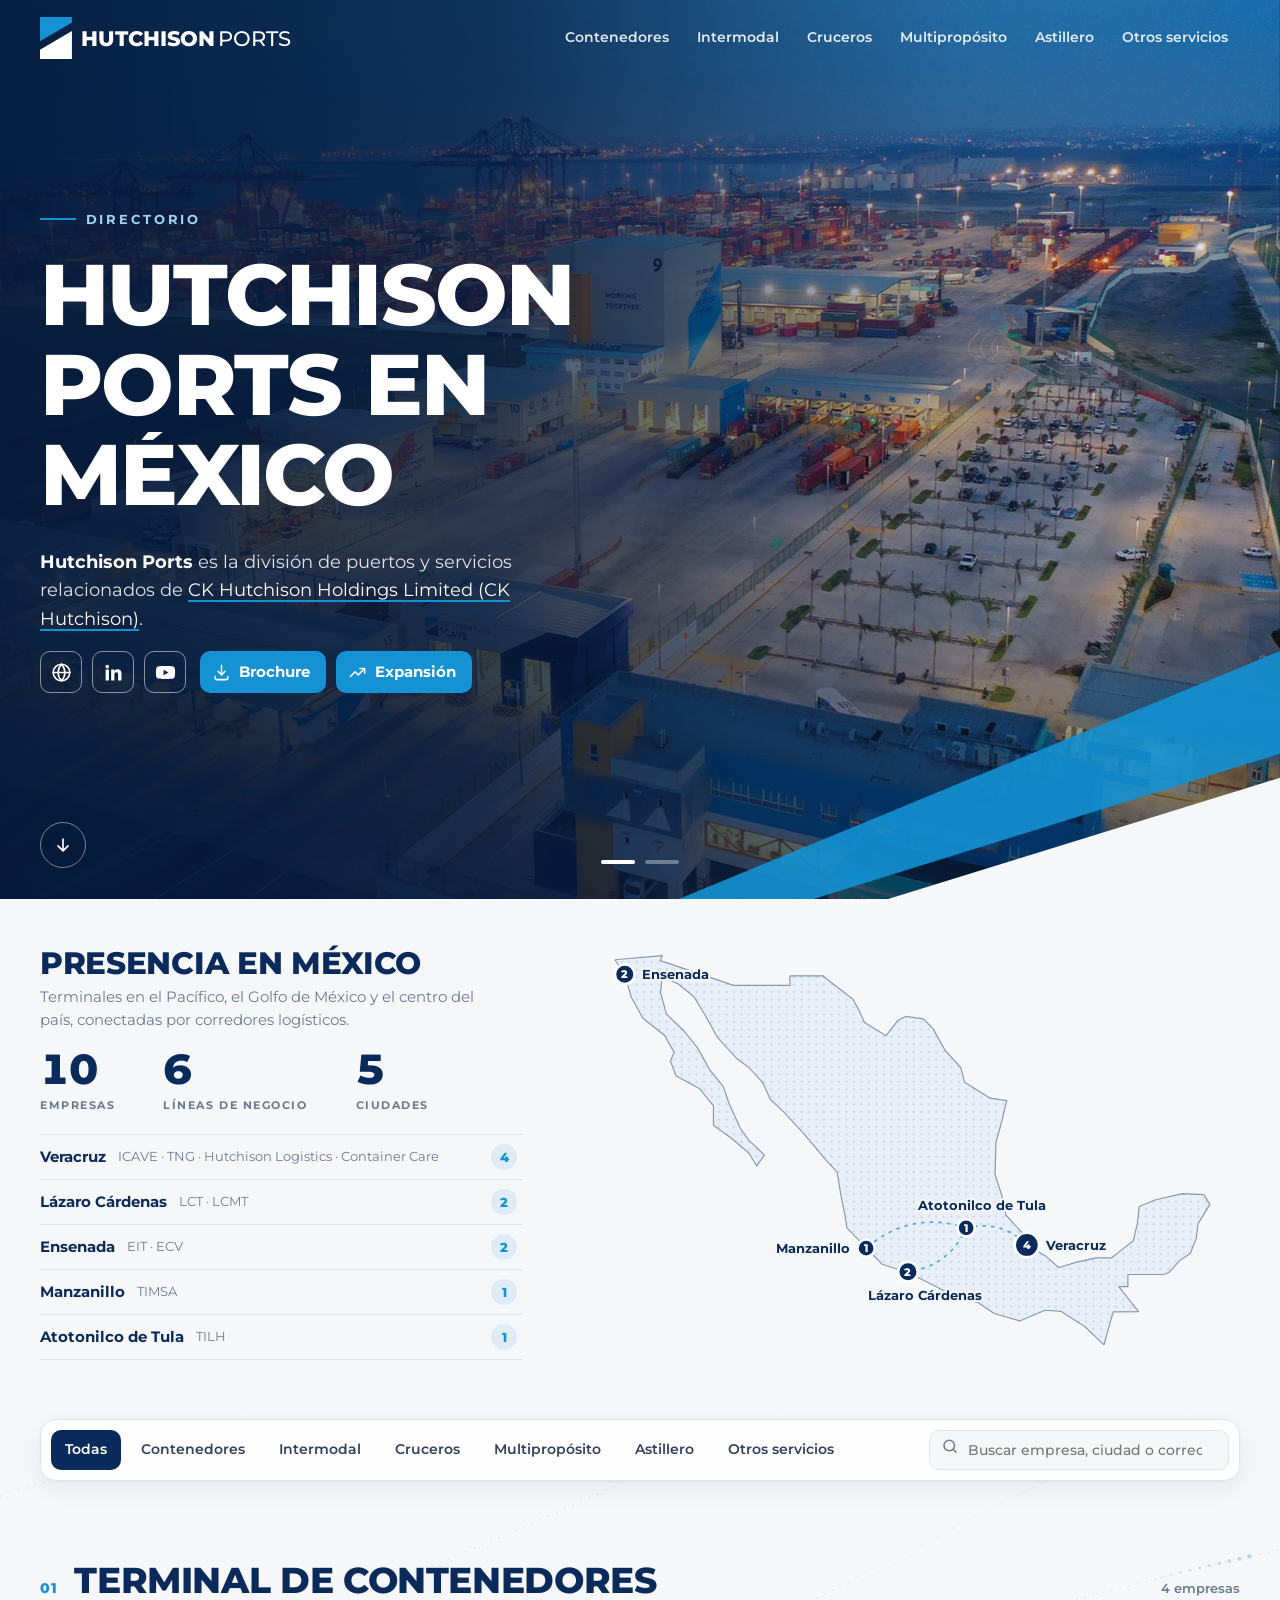
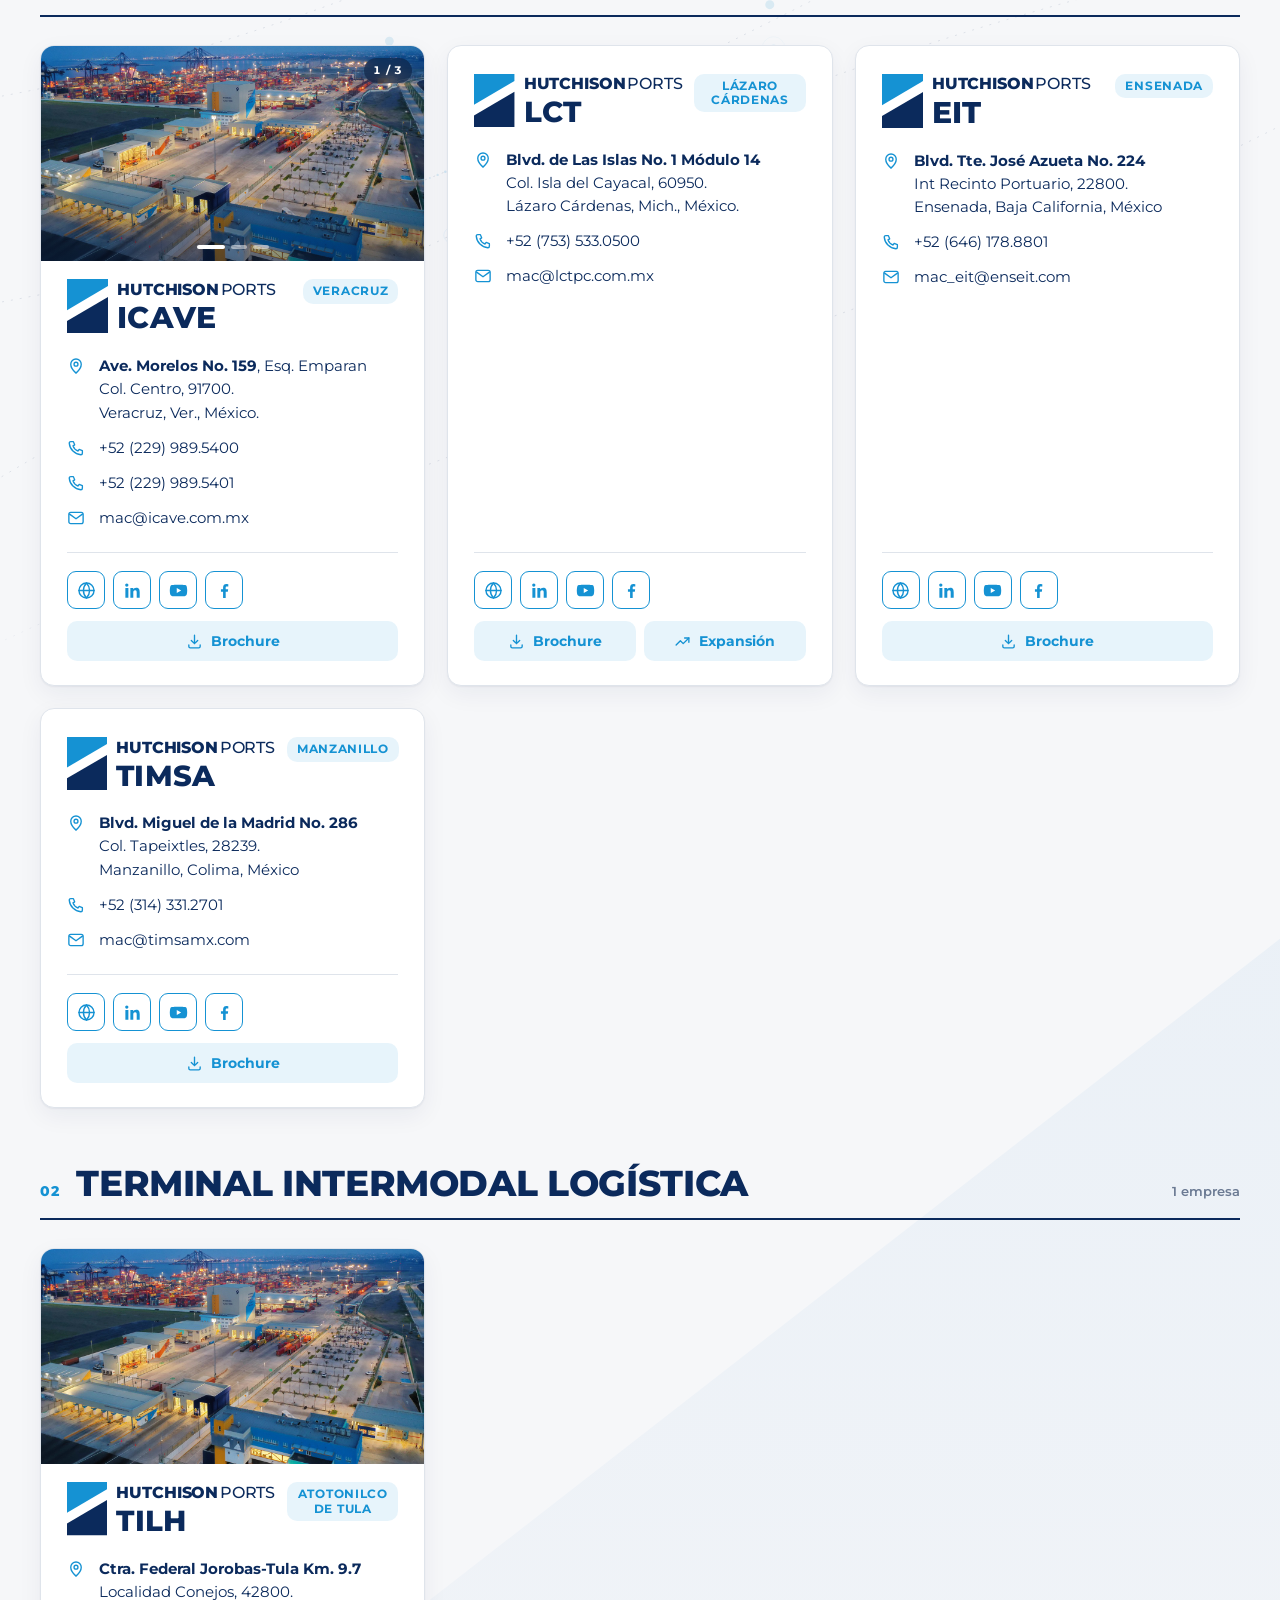
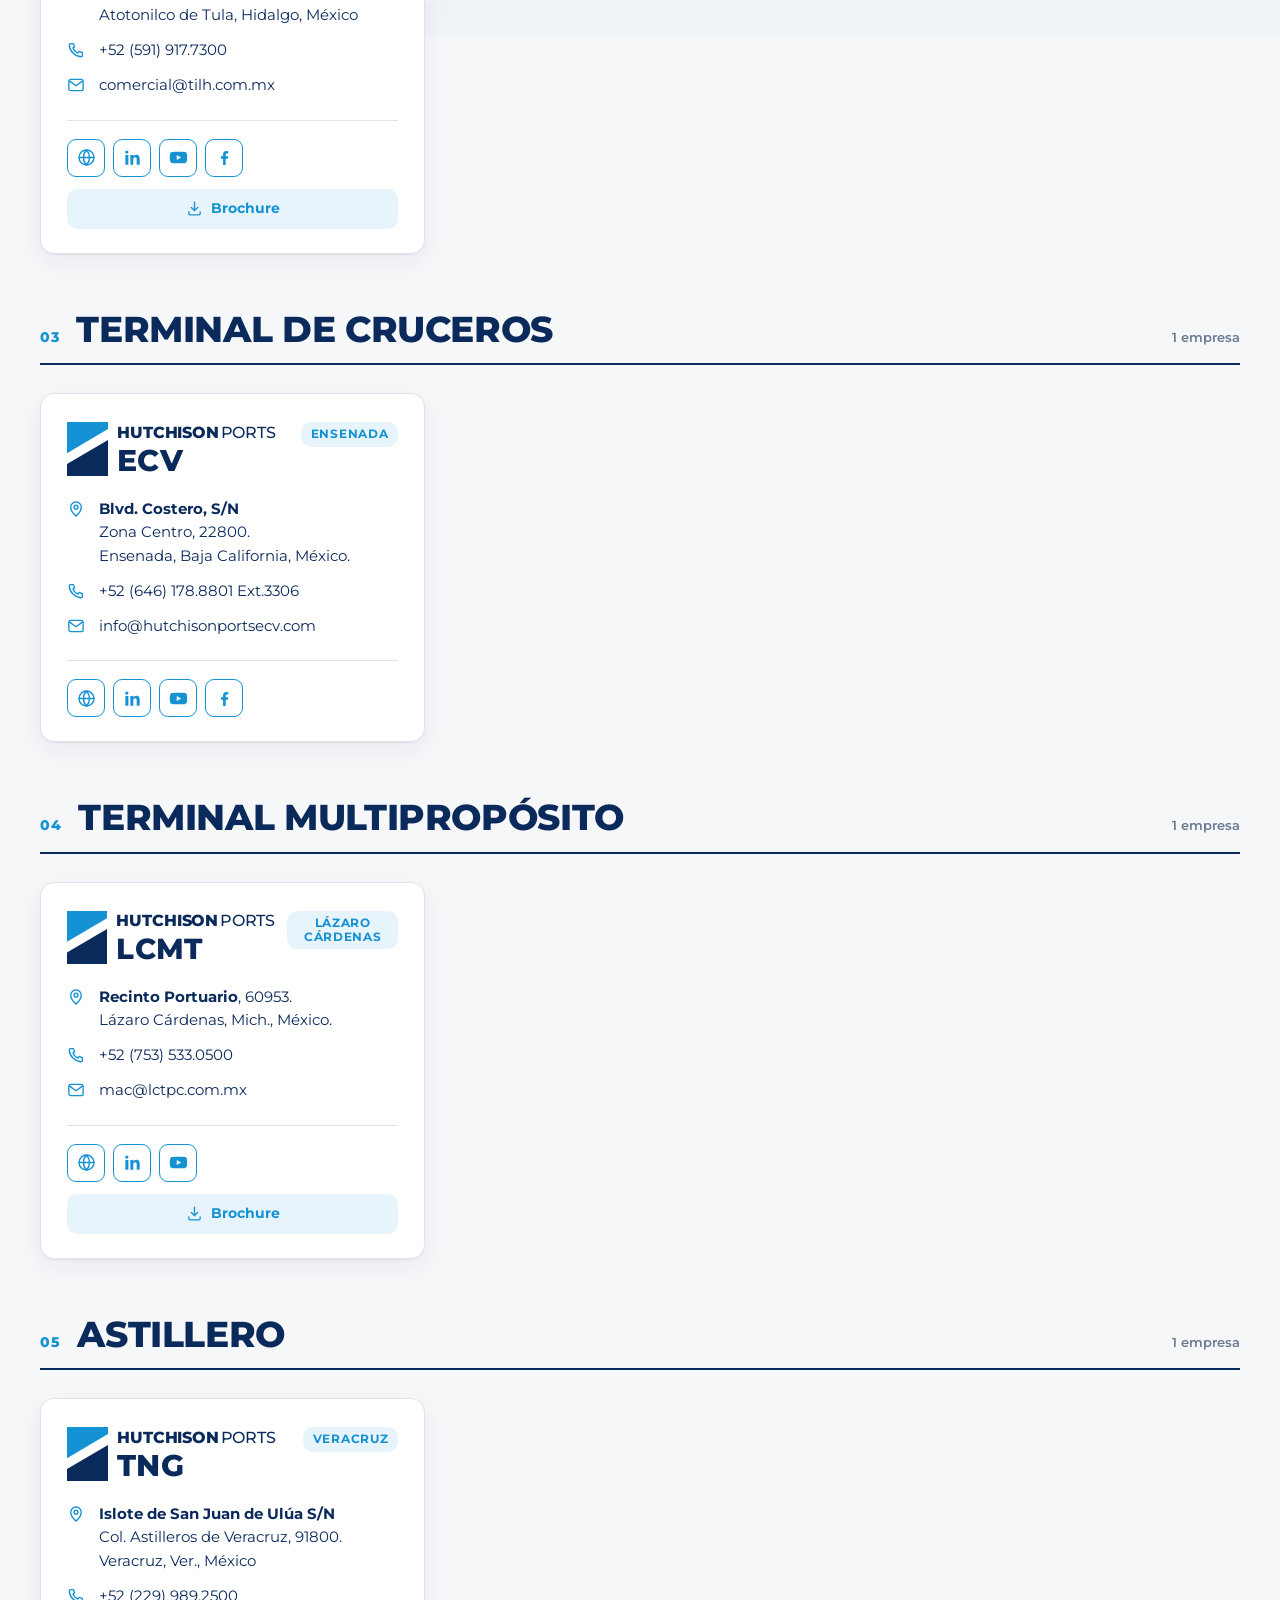
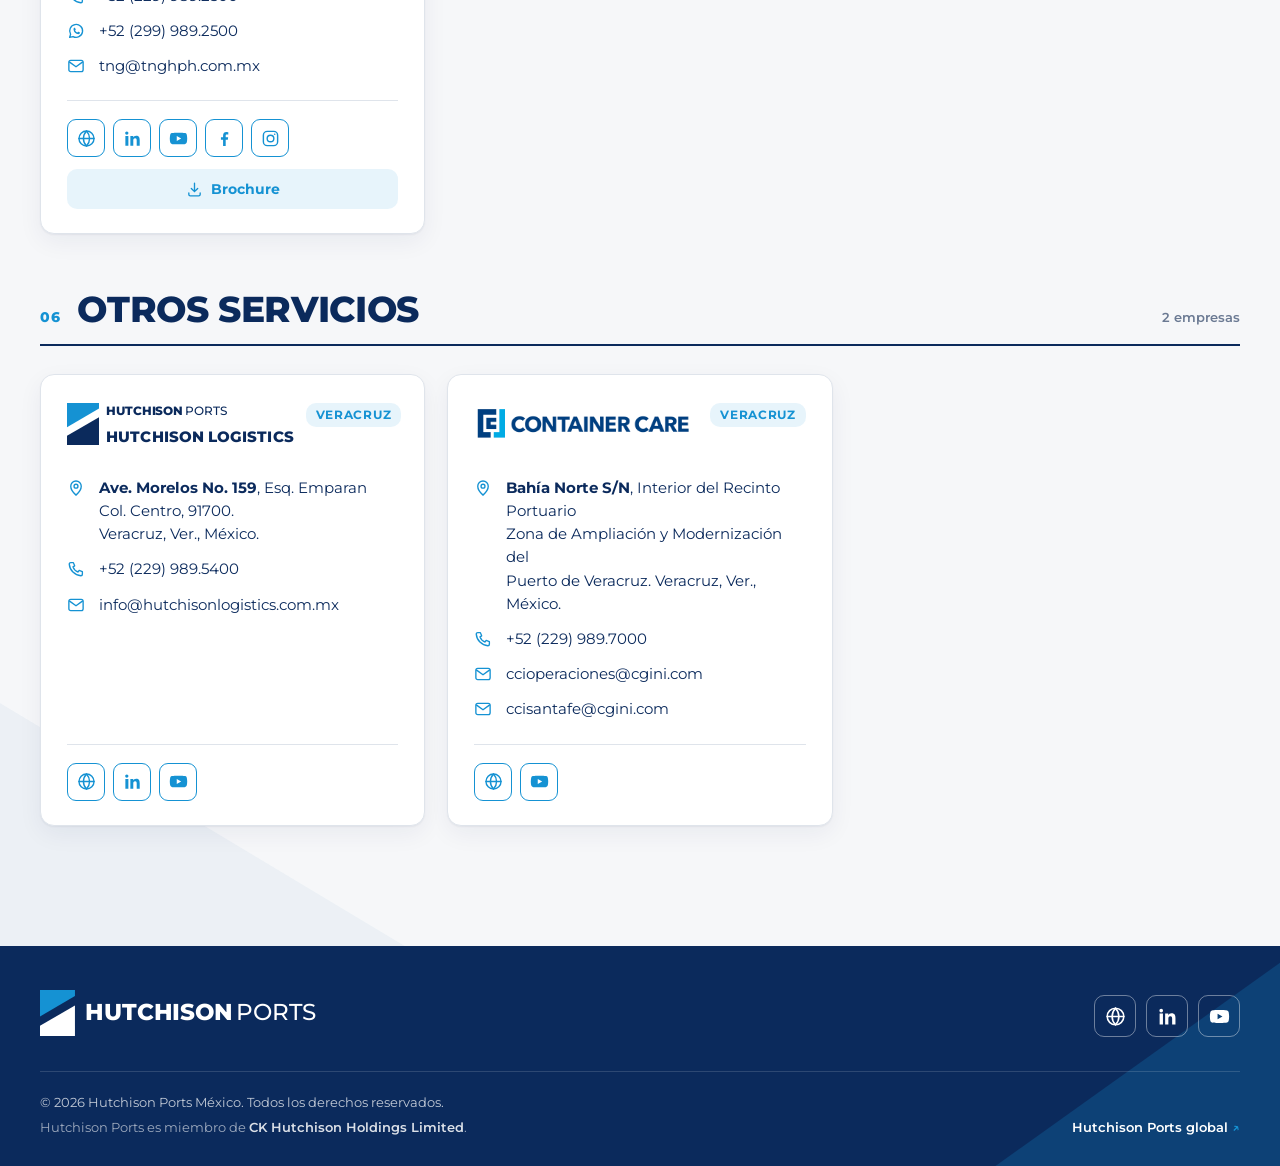
==== index.html @ 074c7ecc "Add files via upload" ====
<!doctype html>
<html lang="es" data-xml="contenido.xml">
<head>
  <meta charset="utf-8">
  <meta name="viewport" content="width=device-width, initial-scale=1">
  <title>Hutchison Ports México</title>
  <meta name="description" content="Directorio de terminales y servicios de Hutchison Ports en México: contenedores, intermodal, cruceros, multipropósito, astillero y logística.">
  <meta name="theme-color" content="#0b2a5c">
  <link rel="icon" href="img/favicon.svg" type="image/svg+xml">
  <link rel="apple-touch-icon" href="img/icono-180.png">

  <!-- ═══════════════ VISTA PREVIA AL COMPARTIR (WhatsApp, LinkedIn, Facebook, X) ═══════════════
       Estas redes NO leen contenido.xml: toman el título, la descripción y la imagen de aquí.
       ⚠ Reemplaza https://www.TU-DOMINIO.com por la dirección real del sitio (aparece 3 veces).
       Imagen: img/compartir.jpg (1200×630 px). Si la cambias, usa ese mismo tamaño. -->
  <meta property="og:type" content="website">
  <meta property="og:site_name" content="Hutchison Ports México">
  <meta property="og:locale" content="es_MX">
  <meta property="og:title" content="Hutchison Ports en México">
  <meta property="og:description" content="Directorio de terminales y servicios: contenedores, intermodal, cruceros, multipropósito, astillero y logística en Ensenada, Manzanillo, Lázaro Cárdenas, Hidalgo y Veracruz.">
  <meta property="og:url" content="https://www.TU-DOMINIO.com/">
  <meta property="og:image" content="https://www.TU-DOMINIO.com/img/compartir.jpg">
  <meta property="og:image:width" content="1200">
  <meta property="og:image:height" content="630">
  <meta property="og:image:alt" content="Hutchison Ports en México: directorio de terminales y servicios">
  <meta name="twitter:card" content="summary_large_image">
  <meta name="twitter:title" content="Hutchison Ports en México">
  <meta name="twitter:description" content="Directorio de terminales y servicios de Hutchison Ports en México.">
  <meta name="twitter:image" content="https://www.TU-DOMINIO.com/img/compartir.jpg">
  <!-- ═══════════════ FIN VISTA PREVIA AL COMPARTIR ═══════════════ -->
  <link rel="preconnect" href="https://fonts.googleapis.com">
  <link rel="preconnect" href="https://fonts.gstatic.com" crossorigin>
  <link href="https://fonts.googleapis.com/css2?family=Montserrat:wght@400;500;600;700;800&display=swap" rel="stylesheet">
  <link rel="stylesheet" href="css/estilos.css">

  <!-- ═══════════════ MEDICIÓN DE VISITAS (Google Analytics 4) ═══════════════
       Reemplaza G-XXXXXXXXXX (aparece 2 veces) por tu ID de medición y quita
       las marcas de comentario de las dos líneas <script>…</script> de abajo.
       O borra este bloque y pega aquí el código completo que te da Google Analytics.
       Con Analytics activo, el sitio registra además qué Brochure/Expansión se abren
       (evento "abrir_documento") y qué ciudades se eligen en el mapa ("elegir_ciudad"). -->
  <!--
  <script async src="https://www.googletagmanager.com/gtag/js?id=G-XXXXXXXXXX"></script>
  <script>window.dataLayer = window.dataLayer || []; function gtag(){dataLayer.push(arguments);} gtag('js', new Date()); gtag('config', 'G-XXXXXXXXXX');</script>
  -->
  <!-- ═══════════════ FIN MEDICIÓN DE VISITAS ═══════════════ -->
</head>
<body class="cargando">

  <!-- Toda la página se arma desde contenido.xml (js/sitio.js).
       Estos contenedores solo marcan dónde va cada parte. -->
  <header class="cabecera" id="cabecera"></header>
  <main id="contenido">
    <div class="pantalla-carga" aria-live="polite">
      <span class="pantalla-carga-marca"></span>
    </div>
  </main>
  <footer class="pie" id="pie"></footer>

  <div class="aviso" id="aviso" role="status" hidden></div>

  <script src="js/sitio.js"></script>
</body>
</html>
---- css/estilos.css ----
/* =====================================================================
   Hutchison Ports México — estilos
   Colores y tipografía tomados del brochure. --azul y --acento
   se pueden cambiar desde contenido.xml (<color-principal>, <color-acento>).
   ===================================================================== */
:root {
  --azul: #0b2a5c;
  --azul-profundo: #061a3b;
  --acento: #1592d3;
  --tinta: #0b2a5c;
  --texto: #33415c;
  --suave: #6b7a93;
  --fondo: #f6f7f9;
  --fondo-2: #eef1f5;
  --blanco: #fff;
  --linea: #dfe4eb;
  --radio: 14px;
  --sombra: 0 1px 2px rgba(11, 42, 92, .06), 0 8px 24px rgba(11, 42, 92, .06);
  --sombra-alta: 0 2px 4px rgba(11, 42, 92, .06), 0 24px 48px -12px rgba(11, 42, 92, .25);
  --curva: cubic-bezier(.2, .7, .2, 1);
  --cab-alto: 76px;
  --fuente: 'Montserrat', system-ui, -apple-system, 'Segoe UI', sans-serif;
}

*, *::before, *::after { box-sizing: border-box; }
html { scroll-behavior: smooth; scroll-padding-top: calc(var(--cab-alto) + 12px); -webkit-text-size-adjust: 100%; }
body { margin: 0; font: 400 16px/1.6 var(--fuente); color: var(--texto); background: var(--fondo); -webkit-font-smoothing: antialiased; overflow-x: hidden; }
img { display: block; max-width: 100%; }
a { color: var(--acento); }
button { font: inherit; }
h1, h2, h3 { color: var(--tinta); margin: 0; line-height: 1.1; }
address { font-style: normal; }
[hidden] { display: none !important; }
:focus-visible { outline: 3px solid color-mix(in srgb, var(--acento) 55%, transparent); outline-offset: 3px; border-radius: 6px; }

.contenedor { width: min(1200px, 100% - 32px); margin-inline: auto; }

/* ---------- Símbolo y logotipo ---------- */
.simbolo { width: .76em; height: 1em; flex: none; } /* 37.7 × 49.6, como el oficial */
.simbolo-claro { fill: var(--acento); }
.simbolo-oscuro { fill: var(--azul); }
.logotipo { display: inline-flex; align-items: center; gap: .22em; font-size: 42px; color: var(--azul); }
.logotipo-texto { font-size: .5em; font-weight: 500; letter-spacing: -.005em; line-height: 1; }
.logotipo-texto b { font-weight: 800; }
.logotipo-claro, .logotipo-claro .simbolo-oscuro { color: #fff; }
.logotipo-claro .simbolo-oscuro { fill: #fff; }

/* ---------- Carga inicial ---------- */
.pantalla-carga { min-height: 100vh; display: grid; place-items: center; background: var(--azul); }
.pantalla-carga-marca { width: 46px; height: 60px; background: linear-gradient(160deg, var(--acento) 0 44%, transparent 44% 52%, #fff 52%); clip-path: polygon(0 0, 100% 0, 100% 100%, 0 100%); animation: latido 1.2s ease-in-out infinite; }
@keyframes latido { 50% { transform: scale(.86); opacity: .6; } }
body.cargando .cabecera, body.cargando .pie { display: none; }

/* ---------- Cabecera ---------- */
.cabecera { position: fixed; inset: 0 0 auto; z-index: 50; transition: background .35s, box-shadow .35s, backdrop-filter .35s; }
.cabecera-in { height: var(--cab-alto); display: flex; align-items: center; justify-content: space-between; gap: 24px; }
.cabecera-logo { text-decoration: none; display: flex; }
.cabecera .logotipo { color: #fff; transition: color .35s; }
.cabecera .simbolo-oscuro { fill: #fff; transition: fill .35s; }
.cabecera.solida { background: rgba(255, 255, 255, .86); backdrop-filter: saturate(1.6) blur(14px); -webkit-backdrop-filter: saturate(1.6) blur(14px); box-shadow: 0 1px 0 var(--linea); }
.cabecera.solida .logotipo { color: var(--azul); }
.cabecera.solida .simbolo-oscuro { fill: var(--azul); }

.nav { display: flex; gap: 4px; }
.nav a { position: relative; color: rgba(255, 255, 255, .88); text-decoration: none; font-size: 13.5px; font-weight: 600; padding: 10px 12px; border-radius: 8px; transition: color .25s; white-space: nowrap; }
.nav a::after { content: ''; position: absolute; left: 12px; right: 12px; bottom: 4px; height: 2px; background: var(--acento); transform: scaleX(0); transform-origin: left; transition: transform .35s var(--curva); }
.nav a:hover::after, .nav a.activo::after { transform: scaleX(1); }
.nav a:hover, .nav a.activo { color: #fff; }
.cabecera.solida .nav a { color: var(--texto); }
.cabecera.solida .nav a:hover, .cabecera.solida .nav a.activo { color: var(--azul); }

.burger { display: none; width: 44px; height: 44px; border: 0; background: none; cursor: pointer; padding: 11px 10px; border-radius: 10px; }
.burger span { display: block; height: 2px; background: #fff; margin: 5px 0; border-radius: 2px; transition: transform .3s var(--curva), opacity .2s, background .35s; }
.cabecera.solida .burger span { background: var(--azul); }
.mnav { display: none; } /* el menú móvil solo existe en pantallas chicas */

/* ---------- Portada ---------- */
.portada { position: relative; min-height: 100vh; min-height: 100svh; display: flex; align-items: center; overflow: hidden; background: var(--azul-profundo); color: #fff; isolation: isolate; }
.portada-fotos { position: absolute; inset: -2% 0 -12%; z-index: -3; will-change: transform; }
.portada-foto { position: absolute; inset: 0; opacity: 0; transition: opacity 1.6s ease; }
.portada-foto img { width: 100%; height: 100%; object-fit: cover; transform: scale(1.12); }
.portada-foto.activa { opacity: 1; }
.portada-foto.activa img { animation: kenburns 9s ease-out forwards; }
@keyframes kenburns { from { transform: scale(1.12); } to { transform: scale(1); } }
.portada-velo { position: absolute; inset: 0; z-index: -2; background:
  linear-gradient(90deg, rgba(6, 26, 59, .94) 0%, rgba(6, 26, 59, .78) 38%, rgba(6, 26, 59, .25) 75%, rgba(6, 26, 59, .1) 100%),
  linear-gradient(0deg, rgba(6, 26, 59, .55), transparent 40%); }
.portada-diagonal { position: absolute; right: -6vw; bottom: -1px; width: 58vw; height: 34vh; z-index: -1; pointer-events: none; }
.portada-diagonal::before, .portada-diagonal::after { content: ''; position: absolute; inset: 0; }
.portada-diagonal::before { background: var(--acento); opacity: .9; clip-path: polygon(100% 0, 100% 38%, 18% 100%, 0 100%); transform: translateX(8%); animation: deslizar 1.4s .5s var(--curva) both; }
.portada-diagonal::after { background: var(--fondo); clip-path: polygon(100% 52%, 100% 100%, 36% 100%); animation: deslizar 1.4s .7s var(--curva) both; }
@keyframes deslizar { from { transform: translate(30%, 30%); opacity: 0; } }

.portada-in { padding: calc(var(--cab-alto) + 40px) 0 120px; }
.antetitulo { display: inline-flex; align-items: center; gap: 10px; margin: 0 0 22px; font-size: 13px; font-weight: 700; letter-spacing: .22em; text-transform: uppercase; color: #9fd6f5; animation: subir .8s .1s var(--curva) both; }
.antetitulo::before { content: ''; width: 36px; height: 2px; background: var(--acento); }
.portada-titulo { color: #fff; font-size: clamp(2.5rem, 7vw, 5.4rem); font-weight: 800; text-transform: uppercase; letter-spacing: -.02em; line-height: .98; max-width: 11ch; margin-bottom: 26px; }
.palabra { display: inline-block; overflow: hidden; vertical-align: top; padding-bottom: .06em; }
.palabra > span { display: inline-block; animation: palabra .9s calc(.18s + var(--i) * .09s) var(--curva) both; }
@keyframes palabra { from { transform: translateY(105%); } }
.portada-texto { max-width: 520px; font-size: clamp(1rem, 1.4vw, 1.15rem); color: rgba(255, 255, 255, .86); animation: subir .9s .6s var(--curva) both; }
.portada-texto p { margin: 0 0 1em; }
.portada-texto strong { color: #fff; }
.portada-texto a { color: #fff; text-decoration-color: var(--acento); text-underline-offset: 4px; text-decoration-thickness: 2px; transition: color .2s; }
.portada-texto a:hover { color: #9fd6f5; }
.redes-portada { display: flex; flex-wrap: wrap; align-items: center; gap: 10px 14px; animation: subir .9s .75s var(--curva) both; margin-top: 8px; }
.redes-portada .enlaces-docs { gap: 10px; }
.redes-portada .red-brochure { margin-left: 0; }
@keyframes subir { from { opacity: 0; transform: translateY(24px); } }
.sin-entrada .antetitulo, .sin-entrada .palabra > span, .sin-entrada .portada-texto, .sin-entrada .redes-portada, .sin-entrada .portada-diagonal::before, .sin-entrada .portada-diagonal::after { animation: none; }

.portada-puntos { position: absolute; left: 50%; bottom: 36px; transform: translateX(-50%); display: flex; gap: 10px; }
.portada-puntos button { width: 34px; height: 4px; padding: 0; border: 0; border-radius: 4px; background: rgba(255, 255, 255, .35); cursor: pointer; overflow: hidden; position: relative; }
.portada-puntos button::after { content: ''; position: absolute; inset: 0; background: #fff; transform: scaleX(0); transform-origin: left; }
.portada-puntos .activo::after { animation: progreso 6.5s linear forwards; }
@keyframes progreso { to { transform: scaleX(1); } }
.portada-bajar { position: absolute; left: max(16px, calc((100% - 1200px) / 2)); bottom: 32px; width: 46px; height: 46px; display: grid; place-items: center; color: #fff; border: 1.5px solid rgba(255, 255, 255, .45); border-radius: 50%; transition: background .25s, border-color .25s; }
.portada-bajar svg { width: 20px; animation: flotar 2s ease-in-out infinite; }
.portada-bajar:hover { background: var(--acento); border-color: var(--acento); }
@keyframes flotar { 50% { transform: translateY(4px); } }

/* ---------- Redes (íconos en recuadro, como en el brochure) ---------- */
.redes { list-style: none; margin: 0; padding: 0; display: flex; flex-wrap: wrap; align-items: center; gap: 10px; }
.red { width: 42px; height: 42px; display: grid; place-items: center; color: var(--acento); border: 1.8px solid currentColor; border-radius: 10px; transition: transform .25s var(--curva), background .25s, color .25s, border-color .25s; }
.red svg { width: 21px; height: 21px; }
.red:not(.pendiente):hover { background: var(--acento); border-color: var(--acento); color: #fff; transform: translateY(-3px); }
.red-brochure { display: inline-flex; align-items: center; gap: 8px; height: 42px; padding: 0 16px 0 12px; margin-left: 4px; border-radius: 10px; background: var(--acento); color: #fff; font-weight: 700; font-size: 15px; text-decoration: none; transition: transform .25s var(--curva), box-shadow .25s, background .25s; }
.red-brochure-icono svg { width: 19px; height: 19px; display: block; }
.red-brochure:not(.pendiente):hover { transform: translateY(-3px); box-shadow: 0 10px 20px -6px color-mix(in srgb, var(--acento) 70%, transparent); }
.redes-portada .red { color: #fff; border-color: rgba(255, 255, 255, .5); }
.redes-portada .red:not(.pendiente):hover { border-color: var(--acento); }
.pendiente { opacity: .45; cursor: not-allowed; }

/* ---------- Cifras ---------- */
.cifras-in { display: flex; flex-wrap: wrap; gap: 16px clamp(24px, 4vw, 48px); }
.cifra { display: flex; flex-direction: column; }
.cifra-num { font-size: clamp(2.4rem, 4.5vw, 3.4rem); font-weight: 800; color: var(--azul); line-height: 1; font-variant-numeric: tabular-nums; }
.cifra-etiqueta { font-size: 12px; font-weight: 700; letter-spacing: .14em; text-transform: uppercase; color: var(--suave); margin-top: 8px; }

/* ---------- Presencia en México: cifras + lista de ciudades + mapa ---------- */
.presencia { position: relative; z-index: 2; margin-top: -1px; background: var(--fondo); padding: 40px 0 12px; }
.presencia-in { display: grid; gap: 32px clamp(32px, 5vw, 72px); align-items: center; }
.presencia.con-mapa .presencia-in { grid-template-columns: minmax(300px, 1fr) minmax(0, 1.35fr); }
.presencia-titulo { font-size: clamp(1.45rem, 2.5vw, 1.95rem); font-weight: 800; text-transform: uppercase; letter-spacing: -.01em; margin-bottom: 6px; }
.presencia-sub { margin: 0 0 18px; color: var(--suave); max-width: 46ch; font-size: 15px; line-height: 1.5; }
.presencia .cifra-num { font-size: clamp(2rem, 3.4vw, 2.6rem); }
.presencia .cifra-etiqueta { margin-top: 6px; font-size: 11px; }
.presencia-ciudades { list-style: none; margin: 20px 0 0; padding: 0; border-top: 1px solid var(--linea); }
.presencia-ciudades li { border-bottom: 1px solid var(--linea); }
/* Una ciudad por renglón: nombre · empresas (se recortan con …) · número */
.presencia-ciudades button { width: 100%; display: grid; grid-template-columns: auto minmax(0, 1fr) auto; align-items: center; gap: 12px; padding: 9px 6px 9px 0; border: 0; background: none; text-align: left; cursor: pointer; color: var(--azul); transition: padding .3s var(--curva), background .3s; border-radius: 0; }
.presencia-ciudad { font-weight: 700; font-size: 15px; white-space: nowrap; }
.presencia-ciudades .presencia-empresas { order: 2; }
.presencia-ciudades .presencia-n { order: 3; justify-self: end; }
.presencia-n { min-width: 26px; height: 26px; display: grid; place-items: center; border-radius: 999px; font-size: 13px; font-weight: 800; color: var(--acento); background: color-mix(in srgb, var(--acento) 10%, transparent); transition: background .3s, color .3s; }
.presencia-empresas { font-size: 12.5px; color: var(--suave); white-space: nowrap; overflow: hidden; text-overflow: ellipsis; }
.presencia-ciudades button:hover, .presencia-ciudades button.resaltado { padding-left: 10px; background: linear-gradient(90deg, color-mix(in srgb, var(--acento) 8%, transparent), transparent); }
.presencia-ciudades button.resaltado .presencia-n, .presencia-ciudades button.activo .presencia-n { background: var(--acento); color: #fff; }
.presencia-ciudades button.activo { padding-left: 10px; box-shadow: inset 3px 0 0 var(--acento); }
/* En la ciudad elegida, el número se vuelve una ✕ para quitar el filtro */
.presencia-ciudades button.activo .presencia-n { font-size: 0; }
.presencia-ciudades button.activo .presencia-n::after { content: '✕'; font-size: 12px; }

/* Con una ciudad elegida: las demás se atenúan y aparece "Ver todas" */
.presencia-limpiar { position: absolute; top: 0; right: 0; display: inline-flex; align-items: center; gap: 6px; border: 1px solid var(--linea); background: var(--blanco); color: var(--azul); font: 600 13px var(--fuente); padding: 8px 14px; border-radius: 999px; cursor: pointer; box-shadow: var(--sombra); opacity: 0; transform: translateY(-6px); pointer-events: none; transition: opacity .3s, transform .3s var(--curva), background .2s, color .2s; }
.presencia-limpiar:hover { background: var(--azul); color: #fff; border-color: var(--azul); }
.presencia.filtrando .presencia-limpiar { opacity: 1; transform: none; pointer-events: auto; }
.presencia.filtrando .mapa-svg { cursor: pointer; }
.presencia.filtrando .mapa-punto:not(.activo):not(.resaltado) { opacity: .35; }
.presencia.filtrando .presencia-ciudades button:not(.activo):not(:hover) { opacity: .6; }
.mapa-punto { transition: opacity .3s; }

/* Mapa */
.presencia-mapa { position: relative; }
.mapa-svg { display: block; width: 100%; height: auto; overflow: visible; font-family: var(--fuente); }
.mapa-tierra { fill: #e8eff7; }
.mapa-puntito { fill: color-mix(in srgb, var(--azul) 22%, transparent); }
.mapa-trama { fill: url(#mapa-puntitos); opacity: .55; }
.mapa-borde { fill: none; stroke: color-mix(in srgb, var(--azul) 45%, transparent); stroke-width: 1.1; stroke-linejoin: round; stroke-dasharray: 1; stroke-dashoffset: 1; }
.presencia-mapa.visible .mapa-borde { animation: trazar 2.4s .1s var(--curva) forwards; }
@keyframes trazar { to { stroke-dashoffset: 0; } }
.mapa-tierra, .mapa-trama { opacity: 0; transition: opacity 1.2s .4s; }
.presencia-mapa.visible .mapa-tierra { opacity: 1; }
.presencia-mapa.visible .mapa-trama { opacity: .55; }

.mapa-corredor { fill: none; stroke: var(--acento); stroke-width: 1.6; stroke-linecap: round; stroke-dasharray: 2 6; opacity: 0; }
.presencia-mapa.visible .mapa-corredor { opacity: .75; transition: opacity .8s calc(1.4s + var(--i) * .15s); animation: corredor 1.6s linear infinite; }
@keyframes corredor { to { stroke-dashoffset: -16; } }

.mapa-punto { cursor: pointer; outline: none; }
.mapa-punto-in > * { transition: transform .35s var(--curva), fill .25s, opacity .25s; }
.mapa-nucleo { fill: var(--azul); stroke: #fff; stroke-width: 2.5; transform: scale(0); }
.mapa-pulso { fill: var(--acento); opacity: 0; transform-box: fill-box; transform-origin: center; }
.mapa-cuenta { fill: #fff; font-size: 10.5px; font-weight: 800; pointer-events: none; opacity: 0; }
.mapa-etiqueta { fill: var(--azul); font-size: 12.5px; font-weight: 700; paint-order: stroke; stroke: var(--fondo); stroke-width: 4px; stroke-linejoin: round; opacity: 0; transform: translateY(4px); }
.presencia-mapa.visible .mapa-nucleo { transform: scale(1); transition-delay: calc(.9s + var(--i) * .12s); transition-duration: .55s; }
.presencia-mapa.visible .mapa-cuenta, .presencia-mapa.visible .mapa-etiqueta { opacity: 1; transform: none; transition-delay: calc(1.1s + var(--i) * .12s); }
.presencia-mapa.visible .mapa-pulso { animation: pulso-mapa 2.6s calc(1.4s + var(--i) * .3s) ease-out infinite; }
@keyframes pulso-mapa { 0% { opacity: .45; transform: scale(1); } 100% { opacity: 0; transform: scale(2.8); } }
.mapa-punto:hover .mapa-nucleo, .mapa-punto.resaltado .mapa-nucleo, .mapa-punto:focus-visible .mapa-nucleo { fill: var(--acento); transform: scale(1.18); }
.mapa-punto.activo .mapa-nucleo { fill: var(--acento); }
.mapa-punto:focus-visible .mapa-nucleo { stroke: var(--azul); }
.mapa-punto:hover .mapa-etiqueta, .mapa-punto.resaltado .mapa-etiqueta, .mapa-punto.activo .mapa-etiqueta { fill: var(--acento); }
.mapa-nucleo { transform-box: fill-box; transform-origin: center; }

/* ---------- Directorio ---------- */
.directorio { position: relative; padding: 40px 0 120px; isolation: isolate; }
/* Triángulos de fondo, como en las páginas interiores del brochure */
.directorio-fondo { position: absolute; inset: 0; z-index: -1; overflow: hidden; overflow: clip; pointer-events: none; }
/* Lienzo del fondo animado: del alto de la pantalla, se queda fijo mientras se recorre el directorio */
.fondo-pegado { position: sticky; top: 0; height: 100vh; height: 100lvh; z-index: 1; }
.fondo-canvas { display: block; width: 100%; height: 100%;
  -webkit-mask-image: linear-gradient(180deg, transparent, #000 12%, #000 88%, transparent);
  mask-image: linear-gradient(180deg, transparent, #000 12%, #000 88%, transparent); }
/* Efecto "diagonales": las formas del fondo flotan despacio y siguen el scroll */
[data-fondo="diagonales"] .directorio-fondo::before { animation: flotar-a 14s ease-in-out infinite alternate; translate: 0 var(--desplazar, 0); }
[data-fondo="diagonales"] .directorio-fondo::after { animation: flotar-b 18s ease-in-out infinite alternate; translate: 0 calc(var(--desplazar, 0) * -0.6); }
@keyframes flotar-a { to { transform: translate(-3vw, 2vw) rotate(-1.5deg); opacity: .95; } }
@keyframes flotar-b { to { transform: translate(3vw, -1.5vw) rotate(1.2deg); opacity: .55; } }
.directorio-fondo::before, .directorio-fondo::after { content: ''; position: absolute; }
.directorio-fondo::before { width: 90vw; height: 70vw; right: -20vw; top: 22%; background: linear-gradient(180deg, #e6eef6, #eef2f7); clip-path: polygon(100% 0, 100% 100%, 0 100%); opacity: .8; }
.directorio-fondo::after { width: 70vw; height: 60vw; left: -10vw; bottom: -5%; background: #e9eef4; clip-path: polygon(0 30%, 100% 100%, 0 100%); opacity: .7; }

.filtros { position: sticky; top: calc(var(--cab-alto) + 8px); z-index: 10; display: flex; flex-wrap: wrap; justify-content: space-between; align-items: center; gap: 12px; padding: 10px; margin-bottom: 24px; background: rgba(255, 255, 255, .82); backdrop-filter: blur(12px); -webkit-backdrop-filter: blur(12px); border: 1px solid var(--linea); border-radius: 16px; box-shadow: var(--sombra); }
.filtro-chips { display: flex; gap: 6px; overflow-x: auto; scrollbar-width: none; -webkit-overflow-scrolling: touch; }
.filtro-chips::-webkit-scrollbar { display: none; }
.chip { flex: none; border: 0; background: transparent; color: var(--texto); font-size: 13.5px; font-weight: 600; padding: 9px 14px; border-radius: 10px; cursor: pointer; transition: background .2s, color .2s; }
.chip:hover { background: var(--fondo-2); color: var(--azul); }
.chip.activo { background: var(--azul); color: #fff; }
/* Etiqueta de la ciudad elegida (en el mapa o la lista): tocarla quita el filtro */
.filtro-ciudad { display: inline-flex; align-items: center; gap: 6px; flex: none; border: 0; cursor: pointer; padding: 7px 10px 7px 9px; border-radius: 999px; background: var(--acento); color: #fff; font: 600 13.5px var(--fuente); animation: aparecer-etiqueta .35s var(--curva); transition: background .2s; }
.filtro-ciudad:hover { background: var(--azul); }
.filtro-ciudad-icono { width: 16px; height: 16px; display: block; }
.filtro-ciudad-icono svg { width: 100%; height: 100%; display: block; }
.filtro-ciudad-x { display: grid; place-items: center; width: 18px; height: 18px; margin-left: 2px; border-radius: 50%; background: rgba(255, 255, 255, .25); font-size: 10px; line-height: 1; }
@keyframes aparecer-etiqueta { from { opacity: 0; transform: scale(.85); } }
.filtros .filtro-chips { flex: 0 1 auto; min-width: 0; }
.filtros .filtro-ciudad { margin-left: auto; } /* junto al buscador, a la derecha */
@media (min-width: 701px) {
  /* En escritorio todo en una fila: el buscador se encoge y las categorías se deslizan si no caben */
  .filtros { flex-wrap: nowrap; }
  .filtros .buscador { min-width: 170px; }
  /* si las categorías no caben, se desvanecen en el borde para indicar que se pueden deslizar */
  .filtros:has(.filtro-ciudad:not([hidden])) .filtro-chips { -webkit-mask-image: linear-gradient(90deg, #000 calc(100% - 28px), transparent); mask-image: linear-gradient(90deg, #000 calc(100% - 28px), transparent); padding-right: 20px; }
}
.buscador { position: relative; flex: 0 1 300px; }
.buscador-icono { position: absolute; left: 12px; top: 50%; width: 18px; transform: translateY(-50%); color: var(--suave); pointer-events: none; }
.buscador input { width: 100%; font: 500 14px var(--fuente); color: var(--tinta); padding: 10px 12px 10px 38px; border: 1px solid var(--linea); border-radius: 10px; background: var(--fondo); transition: border-color .2s, background .2s, box-shadow .2s; }
.buscador input:focus { outline: none; border-color: var(--acento); background: #fff; box-shadow: 0 0 0 4px color-mix(in srgb, var(--acento) 15%, transparent); }
.sin-resultados { text-align: center; padding: 60px 0; color: var(--suave); font-weight: 500; }
.link-limpiar { border: 0; background: none; color: var(--acento); font-weight: 700; cursor: pointer; text-decoration: underline; text-underline-offset: 3px; }

.categoria { padding-top: 56px; }
.categoria-cab { position: relative; display: flex; align-items: baseline; flex-wrap: wrap; gap: 6px 16px; padding-bottom: 16px; margin-bottom: 28px; }
.categoria-num { font-size: 14px; font-weight: 800; color: var(--acento); letter-spacing: .08em; }
.categoria-cab h2 { font-size: clamp(1.5rem, 3.2vw, 2.25rem); font-weight: 800; text-transform: uppercase; letter-spacing: -.01em; }
.categoria-cuenta { margin-left: auto; font-size: 13px; font-weight: 600; color: var(--suave); }
.categoria-linea { position: absolute; left: 0; right: 0; bottom: 0; height: 2px; background: var(--azul); transform: scaleX(0); transform-origin: left; transition: transform 1.1s .15s var(--curva); }
.categoria-cab.visible .categoria-linea { transform: scaleX(1); }

.tarjetas { display: grid; grid-template-columns: repeat(auto-fill, minmax(min(100%, 340px), 1fr)); gap: 22px; }

/* ---------- Tarjeta de empresa ---------- */
.tarjeta { --pad-t: 28px; --pad-x: 26px; position: relative; display: flex; flex-direction: column; gap: 22px; padding: var(--pad-t) var(--pad-x) 24px; background: var(--blanco); border: 1px solid var(--linea); border-radius: var(--radio); box-shadow: var(--sombra); overflow: hidden; isolation: isolate; transition: transform .45s var(--curva), box-shadow .45s var(--curva), border-color .3s; }
.tarjeta::before { content: ''; position: absolute; z-index: 3; left: 0; top: 0; right: 0; height: 4px; background: linear-gradient(90deg, var(--azul), var(--acento)); transform: scaleX(0); transform-origin: left; transition: transform .5s var(--curva); }
.tarjeta:hover { transform: translateY(-6px); box-shadow: var(--sombra-alta); border-color: transparent; }
.tarjeta:hover::before { transform: scaleX(1); }
.tarjeta-brillo { position: absolute; inset: 0; z-index: -1; opacity: 0; transition: opacity .3s; background: radial-gradient(420px circle at var(--mx, 50%) var(--my, 0), color-mix(in srgb, var(--acento) 10%, transparent), transparent 60%); }
.tarjeta:hover .tarjeta-brillo { opacity: 1; }
/* Esquina diagonal con los colores de la marca */
.tarjeta-esquina { position: absolute; right: 0; bottom: 0; width: 120px; height: 120px; z-index: -1; pointer-events: none; }
.tarjeta-esquina::before, .tarjeta-esquina::after { content: ''; position: absolute; inset: 0; transition: transform .6s var(--curva); }
.tarjeta-esquina::before { background: color-mix(in srgb, var(--acento) 14%, transparent); clip-path: polygon(100% 20%, 100% 100%, 20% 100%); transform: translate(100%, 100%); }
.tarjeta-esquina::after { background: color-mix(in srgb, var(--azul) 10%, transparent); clip-path: polygon(100% 55%, 100% 100%, 55% 100%); transform: translate(100%, 100%); transition-delay: .06s; }
.tarjeta:hover .tarjeta-esquina::before, .tarjeta:hover .tarjeta-esquina::after { transform: none; }

/* ---------- Slider de fotos de la tarjeta (16:9, opcional) ---------- */
.tslider { position: relative; margin: calc(var(--pad-t) * -1) calc(var(--pad-x) * -1) -4px; aspect-ratio: 16 / 9; overflow: hidden; background: var(--fondo-2); }
.tslider-pista { display: flex; height: 100%; overflow-x: auto; overflow-y: hidden; scroll-snap-type: x mandatory; overscroll-behavior-x: contain; scrollbar-width: none; }
.tslider-pista::-webkit-scrollbar { display: none; }
.tslider-pista:focus-visible { outline: 3px solid var(--acento); outline-offset: -3px; border-radius: 0; }
.tslider-foto { flex: 0 0 100%; margin: 0; overflow: hidden; scroll-snap-align: start; }
.tslider-foto img { width: 100%; height: 100%; object-fit: cover; transition: transform 1.4s var(--curva); }
.tarjeta:hover .tslider-foto img { transform: scale(1.05); }
.tslider.varias::after { content: ''; position: absolute; inset: auto 0 0; height: 38%; background: linear-gradient(transparent, rgba(6, 26, 59, .5)); pointer-events: none; }
.tslider-puntos { position: absolute; left: 0; right: 0; bottom: 12px; z-index: 2; display: flex; justify-content: center; gap: 6px; }
.tslider-puntos button { position: relative; width: 16px; height: 4px; padding: 0; border: 0; border-radius: 4px; background: rgba(255, 255, 255, .5); cursor: pointer; transition: width .35s var(--curva), background .3s; }
.tslider-puntos button::before { content: ''; position: absolute; inset: -10px -3px; } /* área táctil más grande */
.tslider-puntos button.activo { width: 28px; background: #fff; }
.tslider-cuenta { position: absolute; top: 12px; right: 12px; z-index: 2; font-size: 11px; font-weight: 700; letter-spacing: .08em; color: #fff; background: rgba(6, 26, 59, .55); -webkit-backdrop-filter: blur(6px); backdrop-filter: blur(6px); padding: 4px 9px; border-radius: 999px; font-variant-numeric: tabular-nums; }
.tslider-btn { position: absolute; top: 50%; z-index: 2; width: 38px; height: 38px; margin-top: -19px; display: grid; place-items: center; border: 0; border-radius: 50%; background: rgba(255, 255, 255, .92); color: var(--azul); cursor: pointer; box-shadow: 0 6px 16px -6px rgba(0, 0, 0, .35); opacity: 0; transition: opacity .3s, transform .3s var(--curva), background .2s, color .2s; }
.tslider-btn svg { width: 18px; height: 18px; }
.tslider-ant { left: 12px; transform: translateX(-8px); }
.tslider-sig { right: 12px; transform: translateX(8px); }
.tslider:hover .tslider-btn, .tslider-btn:focus-visible { opacity: 1; transform: none; }
.tslider-btn:hover { background: var(--acento); color: #fff; }
@media (hover: none) { .tslider-btn { display: none; } } /* en pantallas táctiles se desliza con el dedo */

.tarjeta-cab { display: flex; align-items: flex-start; justify-content: space-between; gap: 12px; min-height: 52px; }
/* El logo se reduce solo (js: ajustarLogos) para caber junto a la etiqueta de ciudad */
.tarjeta-logo { flex: none; }
.tarjeta-logo { display: flex; align-items: stretch; gap: .17em; font-size: 54px; color: var(--azul); }
.tarjeta-logo .simbolo { transition: transform .5s var(--curva); }
.tarjeta:hover .tarjeta-logo .simbolo { transform: rotate(-8deg) scale(1.06); }
/* Como el logo de cada terminal: "HUTCHISONPORTS" arriba (alineado al tope del símbolo)
   y el nombre grande abajo (alineado a la base). Las medidas van en em del alto del símbolo. */
.tarjeta-logo-texto { display: flex; flex-direction: column; justify-content: space-between; height: 1em; padding: .085em 0 .075em; }
.tarjeta-logo-marca { font-size: .296em; line-height: .76; font-weight: 500; letter-spacing: -.01em; white-space: nowrap; }
.tarjeta-logo-marca b { font-weight: 800; }
.tarjeta-logo-nombre { font-size: .55em; line-height: .74; font-weight: 800; letter-spacing: .005em; text-transform: uppercase; white-space: nowrap; }
.tarjeta-logo-nombre.largo { font-size: .36em; line-height: .74; }
.tarjeta-logo-img img { height: 40px; width: auto; max-width: none; object-fit: contain; }
.tarjeta-ciudades { display: flex; flex-wrap: wrap; justify-content: flex-end; gap: 6px; max-width: 45%; margin-left: auto; }
.tarjeta-ciudad { flex: 0 1 auto; text-align: center; line-height: 1.25; font-size: 11.5px; font-weight: 700; letter-spacing: .06em; text-transform: uppercase; color: var(--acento); background: color-mix(in srgb, var(--acento) 10%, transparent); padding: 5px 10px; border-radius: 10px; }

.tarjeta-datos { list-style: none; margin: 0; padding: 0; display: grid; gap: 12px; flex: 1; align-content: start; font-size: 14.5px; color: var(--azul); }
.tarjeta-datos li { display: grid; grid-template-columns: 20px 1fr; gap: 12px; align-items: start; }
.dato-icono { width: 18px; height: 18px; margin-top: 2px; color: var(--acento); }
.dato-icono svg { width: 100%; height: 100%; display: block; }
.tarjeta-datos .linea { display: block; }
.dato-etiqueta { display: block; font-size: 11px; font-weight: 700; letter-spacing: .08em; text-transform: uppercase; color: var(--suave); margin-bottom: 1px; }
.tarjeta-datos .nuevo-grupo { margin-top: 6px; padding-top: 16px; border-top: 1px dashed var(--linea); }
.tarjeta-datos li.sede { display: block; }
.sede-nombre { display: inline-block; font-size: 12px; font-weight: 800; letter-spacing: .1em; text-transform: uppercase; color: var(--acento); }
.tarjeta-descripcion { margin-top: -6px; font-size: 14.5px; color: var(--texto); }
.tarjeta-descripcion p { margin: 0 0 .6em; }
.tarjeta-descripcion p:last-child { margin-bottom: 0; }
.tarjeta-datos strong { font-weight: 700; }
/* La dirección abre Google Maps: al pasar el cursor se subraya y aparece ↗ */
.tarjeta-datos a.direccion-link { display: block; background: none; color: inherit; }
.tarjeta-datos a.direccion-link .linea { text-decoration: underline; text-decoration-color: transparent; text-underline-offset: 3px; text-decoration-thickness: 1.5px; transition: text-decoration-color .25s, color .2s; }
.tarjeta-datos a.direccion-link:hover .linea, .tarjeta-datos a.direccion-link:focus-visible .linea { color: var(--acento); text-decoration-color: color-mix(in srgb, var(--acento) 55%, transparent); }
.tarjeta-datos a.direccion-link .linea:last-child::after { content: ' ↗'; color: var(--acento); font-weight: 700; opacity: 0; transition: opacity .25s; }
.tarjeta-datos a.direccion-link:hover .linea:last-child::after, .tarjeta-datos a.direccion-link:focus-visible .linea:last-child::after { opacity: 1; }
@media (hover: none) { .tarjeta-datos a.direccion-link .linea:last-child::after { opacity: 1; } } /* en celular la flecha siempre se ve */
.tarjeta-datos a { color: var(--azul); text-decoration: none; background: linear-gradient(var(--acento), var(--acento)) 0 100% / 0 1.5px no-repeat; transition: background-size .35s var(--curva), color .2s; word-break: break-word; }
.tarjeta-datos a:hover { color: var(--acento); background-size: 100% 1.5px; }

/* Pie de la tarjeta: íconos de redes + botones de documentos (Brochure, Expansión…).
   Tres estilos, elegidos con <estilo-enlaces> en el XML o ?pie= en la URL. */
.tarjeta-pie { display: flex; flex-direction: column; gap: 12px; padding-top: 18px; border-top: 1px solid var(--linea); }
.tarjeta-pie .redes { gap: 8px; }
.tarjeta-pie .red { width: 38px; height: 38px; border-radius: 9px; }
.tarjeta-pie .red svg { width: 19px; height: 19px; }
.tarjeta-pie .red-brochure { margin: 0; height: 40px; font-size: 14px; box-shadow: none; }
.tarjeta-pie .red-brochure-icono svg { width: 17px; height: 17px; }

/* A · FILAS: redes arriba; documentos abajo, repartidos a lo ancho */
[data-pie="filas"] .pie-docs { display: grid; grid-template-columns: repeat(auto-fit, minmax(120px, 1fr)); }
[data-pie="filas"] .pie-docs .red-brochure { width: 100%; justify-content: center; background: color-mix(in srgb, var(--acento) 10%, transparent); color: var(--acento); padding: 0 12px; }
[data-pie="filas"] .pie-docs .red-brochure:not(.pendiente):hover { background: var(--acento); color: #fff; }

/* B · BANDA: redes en el pie; documentos en una franja de color al fondo de la tarjeta */
[data-pie="banda"] .tarjeta { padding-bottom: 0; }
[data-pie="banda"] .tarjeta-pie { gap: 0; }
[data-pie="banda"] .tarjeta-pie:not(:has(.pie-iconos)) { border-top: 0; padding-top: 0; }
[data-pie="banda"] .pie-iconos { padding-bottom: 18px; }
[data-pie="banda"] .tarjeta-pie:not(.con-docs) { padding-bottom: 24px; }
[data-pie="banda"] .pie-docs { display: flex; flex-wrap: nowrap; gap: 0; margin: 0 -26px; background: var(--azul); }
[data-pie="banda"] .pie-docs li { flex: 1; display: flex; }
[data-pie="banda"] .pie-docs li + li { border-left: 1px solid rgba(255, 255, 255, .18); }
[data-pie="banda"] .pie-docs .red-brochure { flex: 1; justify-content: center; height: 50px; border-radius: 0; background: transparent; color: #fff; padding: 0 12px; }
[data-pie="banda"] .pie-docs .red-brochure:not(.pendiente):hover { background: var(--acento); transform: none; }

/* C · COMPACTO: todo en una fila; los documentos son íconos de color con su nombre al pasar el cursor */
[data-pie="compacto"] .tarjeta-pie { flex-direction: row; flex-wrap: wrap; align-items: center; justify-content: space-between; gap: 8px; }
[data-pie="compacto"] .pie-docs .red-brochure { position: relative; width: 38px; height: 38px; padding: 0; justify-content: center; border-radius: 9px; }
[data-pie="compacto"] .pie-docs .red-brochure > span:last-child { position: absolute; bottom: calc(100% + 8px); left: 50%; transform: translate(-50%, 4px); white-space: nowrap; font-size: 12px; font-weight: 600; background: var(--azul); color: #fff; padding: 5px 9px; border-radius: 6px; opacity: 0; pointer-events: none; transition: opacity .2s, transform .2s; }
[data-pie="compacto"] .pie-docs .red-brochure:hover > span:last-child,
[data-pie="compacto"] .pie-docs .red-brochure:focus-visible > span:last-child { opacity: 1; transform: translate(-50%, 0); }

.tarjeta.oculta { display: none; }

/* ---------- Aparición al hacer scroll ---------- */
.revelar { opacity: 0; transform: translateY(32px); transition: opacity .8s var(--curva), transform .8s var(--curva); transition-delay: calc(var(--i, 0) * 70ms); }
.revelar.visible { opacity: 1; transform: none; }
.tarjeta.revelar.visible:hover { transform: translateY(-6px); }
.tarjeta.revelar.visible { transition: opacity .8s var(--curva), transform .45s var(--curva), box-shadow .45s var(--curva), border-color .3s; transition-delay: calc(var(--i, 0) * 70ms), 0s, 0s, 0s; }

/* ---------- Pie ---------- */
.pie { position: relative; background: var(--azul); color: rgba(255, 255, 255, .75); overflow: hidden; isolation: isolate; }
.pie::before { content: ''; position: absolute; right: -80px; top: -40px; width: 420px; height: 300px; z-index: -1; background: var(--acento); opacity: .22; clip-path: polygon(100% 0, 100% 100%, 0 100%); }
.pie-in { display: flex; align-items: center; justify-content: space-between; flex-wrap: wrap; gap: 28px; padding: 44px 0 28px; }
/* Franja legal: copyright, leyenda de miembro y links */
.pie-legal { display: flex; align-items: flex-end; justify-content: space-between; flex-wrap: wrap; gap: 14px 32px; padding: 20px 0 28px; border-top: 1px solid rgba(255, 255, 255, .14); font-size: 13px; }
.pie-textos p { margin: 0; }
.pie-textos p + p { margin-top: 4px; }
.pie-leyenda { color: rgba(255, 255, 255, .6); }
.pie-leyenda strong { color: rgba(255, 255, 255, .85); font-weight: 600; }
.pie-enlaces { list-style: none; margin: 0; padding: 0; display: flex; flex-wrap: wrap; gap: 8px 22px; }
.pie-enlaces a { color: #fff; text-decoration: none; font-weight: 600; background: linear-gradient(var(--acento), var(--acento)) 0 100% / 0 1.5px no-repeat; padding-bottom: 2px; transition: background-size .3s var(--curva); }
.pie-enlaces a:hover { background-size: 100% 1.5px; }
.pie-externo { color: var(--acento); }
.pie .logotipo { font-size: 46px; }
.redes-pie .red { color: #fff; border-color: rgba(255, 255, 255, .4); }
.redes-pie .red:not(.pendiente):hover { border-color: var(--acento); }
.arriba { position: fixed; right: 20px; bottom: 20px; z-index: 40; width: 48px; height: 48px; display: grid; place-items: center; border: 0; border-radius: 12px; background: var(--acento); color: #fff; cursor: pointer; box-shadow: 0 10px 24px -8px rgba(11, 42, 92, .5); opacity: 0; transform: translateY(16px); pointer-events: none; transition: opacity .3s, transform .3s var(--curva), background .2s; }
.arriba svg { width: 22px; }
.arriba:hover { background: var(--azul); }
.lejos .arriba { opacity: 1; transform: none; pointer-events: auto; }

/* ---------- Avisos y errores ---------- */
.aviso { position: fixed; left: 50%; bottom: 24px; z-index: 100; transform: translateX(-50%); max-width: min(560px, calc(100% - 32px)); padding: 12px 18px; border-radius: 12px; font-size: 14px; font-weight: 600; color: #fff; background: var(--azul); box-shadow: 0 16px 40px -12px rgba(0, 0, 0, .4); animation: subir .4s var(--curva); }
.aviso-error { background: #b42318; }
.error-carga { min-height: 100vh; display: grid; place-content: center; justify-items: center; text-align: center; gap: 14px; padding: 40px 16px; }
.error-carga .simbolo { font-size: 56px; }
.error-carga h1 { font-size: clamp(1.5rem, 3vw, 2rem); }
.error-carga p { max-width: 520px; margin: 0; color: var(--suave); }
.error-soltar { margin-top: 12px !important; padding: 18px 24px; border: 2px dashed var(--linea); border-radius: 14px; font-weight: 600; color: var(--azul) !important; }

/* ---------- Responsivo ---------- */
@media (max-width: 1080px) {
  :root { --cab-alto: 68px; }
  .nav { display: none; }

  /* Hamburguesa redonda que se convierte en X */
  .burger { display: block; position: relative; z-index: 2; width: 46px; height: 46px; padding: 0; border-radius: 50%; background: rgba(255, 255, 255, .14); transition: background .35s; }
  .burger span { position: absolute; left: 14px; right: 14px; height: 2px; margin: 0; transition: transform .5s var(--curva), opacity .3s, background .35s; }
  .burger span:nth-child(1) { top: 17px; }
  .burger span:nth-child(2) { top: 22px; }
  .burger span:nth-child(3) { top: 27px; }
  .cabecera.solida .burger { background: color-mix(in srgb, var(--azul) 8%, transparent); }
  .menu-abierto .burger { background: rgba(255, 255, 255, .14); }
  .menu-abierto .burger span { background: #fff; }
  .menu-abierto .burger span:nth-child(1) { transform: translateY(5px) rotate(45deg); }
  .menu-abierto .burger span:nth-child(2) { opacity: 0; }
  .menu-abierto .burger span:nth-child(3) { transform: translateY(-5px) rotate(-45deg); }

  /* La cabecera se vuelve transparente y blanca sobre el menú */
  .menu-abierto { overflow: hidden; }
  .menu-abierto .cabecera { background: transparent; box-shadow: none; backdrop-filter: none; -webkit-backdrop-filter: none; }
  .menu-abierto .cabecera .logotipo { color: #fff; }
  .menu-abierto .cabecera .simbolo-oscuro { fill: #fff; }

  /* Capa del menú: círculo que se expande desde la hamburguesa */
  .mnav { display: flex; position: fixed; inset: 0; z-index: 45; overflow-y: auto; color: #fff;
    background: radial-gradient(120% 80% at 100% 0%, #133e82 0%, var(--azul) 45%, var(--azul-profundo) 100%);
    clip-path: circle(0 at var(--cx, calc(100% - 39px)) var(--cy, 34px));
    transition: clip-path .9s cubic-bezier(.76, 0, .24, 1); }
  .menu-abierto .mnav { clip-path: circle(150% at var(--cx, calc(100% - 39px)) var(--cy, 34px)); }
  /* textura de líneas finas, como la trama de un patio de contenedores */
  .mnav::before { content: ''; position: absolute; inset: 0; opacity: .07; pointer-events: none;
    background: repeating-linear-gradient(135deg, #fff 0 1px, transparent 1px 22px); }

  /* Diagonales de la marca, abajo a la derecha */
  .mnav-fondo { position: absolute; right: 0; bottom: 0; width: 100%; height: 34%; pointer-events: none; overflow: hidden; }
  .mnav-fondo::before, .mnav-fondo::after { content: ''; position: absolute; inset: 0; transform: translate(45%, 45%); transition: transform 1.1s var(--curva); }
  .mnav-fondo::before { background: var(--acento); opacity: .9; clip-path: polygon(100% 8%, 100% 46%, 30% 100%, -20% 100%); }
  .mnav-fondo::after { background: #fff; opacity: .1; clip-path: polygon(100% 56%, 100% 100%, 48% 100%); }
  .menu-abierto .mnav-fondo::before { transform: none; transition-delay: .35s; animation: diagonal 7s 1.5s ease-in-out infinite alternate; }
  .menu-abierto .mnav-fondo::after { transform: none; transition-delay: .45s; animation: diagonal 9s 1.6s ease-in-out infinite alternate-reverse; }
  @keyframes diagonal { to { transform: translate(-14px, -10px); } }

  .mnav-in { position: relative; z-index: 1; width: 100%; margin: auto 0; padding: calc(var(--cab-alto) + 24px) max(24px, 6vw) 48px; }
  .mnav-titulo { display: flex; align-items: center; gap: 10px; margin: 0 0 18px; font-size: 12px; font-weight: 700; letter-spacing: .22em; text-transform: uppercase; color: #9fd6f5; opacity: 0; transform: translateY(14px); transition: opacity .5s, transform .5s var(--curva); }
  .mnav-titulo::before { content: ''; width: 30px; height: 2px; background: var(--acento); }
  .menu-abierto .mnav-titulo { opacity: 1; transform: none; transition-delay: .25s; }

  .mnav-links { list-style: none; margin: 0; padding: 0; }
  .mnav-links li { overflow: hidden; border-bottom: 1px solid rgba(255, 255, 255, .12); }
  .mnav-links a { position: relative; display: flex; align-items: baseline; gap: 16px; padding: 13px 0; color: #fff; text-decoration: none; font-size: clamp(1.55rem, 7.2vw, 2.4rem); font-weight: 800; letter-spacing: -.01em; text-transform: uppercase; line-height: 1.1;
    transform: translateY(105%); opacity: 0; transition: transform .7s var(--curva), opacity .5s, color .25s; }
  .menu-abierto .mnav-links a { transform: none; opacity: 1; transition-delay: calc(.3s + var(--i) * .065s), calc(.3s + var(--i) * .065s), 0s; }
  .mnav-num { flex: none; min-width: 24px; font-size: 13px; font-weight: 700; letter-spacing: .08em; color: var(--acento); transition: color .25s; }
  .mnav-texto { transition: transform .35s var(--curva); }
  .mnav-links a::after { content: '→'; margin-left: auto; align-self: center; font-size: .7em; color: var(--acento); opacity: 0; transform: translateX(-10px); transition: opacity .3s, transform .3s var(--curva); }
  .mnav-links a:hover .mnav-texto, .mnav-links a:focus-visible .mnav-texto { transform: translateX(6px); }
  .mnav-links a:hover::after, .mnav-links a:focus-visible::after, .mnav-links a.activo::after { opacity: 1; transform: none; }
  .mnav-links a.activo { color: #9fd6f5; }

  /* Redes y botones de la portada, al final del menú */
  .mnav .mnav-extras { margin-top: 28px; animation: none; opacity: 0; transform: translateY(20px); transition: opacity .6s, transform .6s var(--curva); }
  .menu-abierto .mnav .mnav-extras { opacity: 1; transform: none; transition-delay: calc(.45s + var(--i) * .065s); }
  /* sobre el azul, los botones van en blanco para que resalten */
  .mnav .red-brochure { background: #fff; color: var(--azul); box-shadow: 0 10px 24px -10px rgba(0, 0, 0, .5); }
  .mnav .red-brochure:not(.pendiente):hover { background: var(--acento); color: #fff; }
  .mnav .red { background: rgba(6, 26, 59, .35); }
  .presencia.con-mapa .presencia-in { grid-template-columns: 1fr; }
  .presencia-mapa { order: -1; max-width: 640px; width: 100%; margin: 0 auto; }
}
@media (max-width: 700px) {
  .logotipo { font-size: 34px; }
  .portada-in { padding-bottom: 150px; }
  /* Portada: botones de documentos en su propia fila, a todo el ancho */
  .redes-portada { flex-direction: column; flex-wrap: nowrap; align-items: stretch; gap: 14px; }
  .redes-portada .enlaces-docs { display: flex; flex-wrap: wrap; gap: 10px; }
  .redes-portada .enlaces-docs li { display: flex; flex: 1 1 130px; }
  .redes-portada .red-brochure { width: 100%; height: 48px; justify-content: center; font-size: 15px; }
  .portada-velo { background: linear-gradient(180deg, rgba(6, 26, 59, .55), rgba(6, 26, 59, .88) 55%, rgba(6, 26, 59, .95)); }
  .portada { align-items: flex-end; }
  .portada-diagonal { width: 90vw; height: 18vh; }
  .portada-puntos { left: auto; right: 16px; transform: none; bottom: 44px; }
  .red { width: 40px; height: 40px; }
  .cifras-in { gap: 14px; justify-content: space-between; }
  .presencia { padding-top: 40px; }
  .mapa-punto-in { transform: scale(1.6); } /* puntos y nombres legibles en pantalla chica */
  .mapa-corredor { stroke-width: 2.4; }
  .cifra-etiqueta { font-size: 10.5px; letter-spacing: .1em; }
  .filtros { top: calc(var(--cab-alto) + 6px); padding: 8px; border-radius: 14px; }
  .buscador { flex: 1 1 100%; order: -1; }
  .filtros .filtro-ciudad { margin-left: 0; order: -1; } /* en celular, arriba junto al buscador */
  .categoria { padding-top: 44px; }
  .categoria-cuenta { margin-left: 0; width: 100%; }
  .tarjeta { --pad-t: 24px; --pad-x: 20px; padding-bottom: 20px; }
  [data-pie="banda"] .tarjeta { padding-bottom: 0; }
  [data-pie="banda"] .pie-docs { margin: 0 -20px; }
  .tarjeta-logo { font-size: 48px; }
  .pie-in { flex-direction: column; align-items: flex-start; }
  .pie-legal { flex-direction: column; align-items: flex-start; padding-bottom: 84px; } /* deja libre el botón "arriba" */
  .arriba { right: 14px; bottom: 14px; }
}

@media (prefers-reduced-motion: reduce) {
  *, *::before, *::after { animation-duration: .01ms !important; animation-iteration-count: 1 !important; transition-duration: .01ms !important; transition-delay: 0s !important; }
  html { scroll-behavior: auto; }
  .revelar { opacity: 1; transform: none; }
}

@media print {
  .cabecera, .filtros, .portada-puntos, .portada-bajar, .arriba, .portada-diagonal { display: none !important; }
  .portada { min-height: 0; }
  .revelar { opacity: 1 !important; transform: none !important; }
  .tarjeta { break-inside: avoid; box-shadow: none; }
}
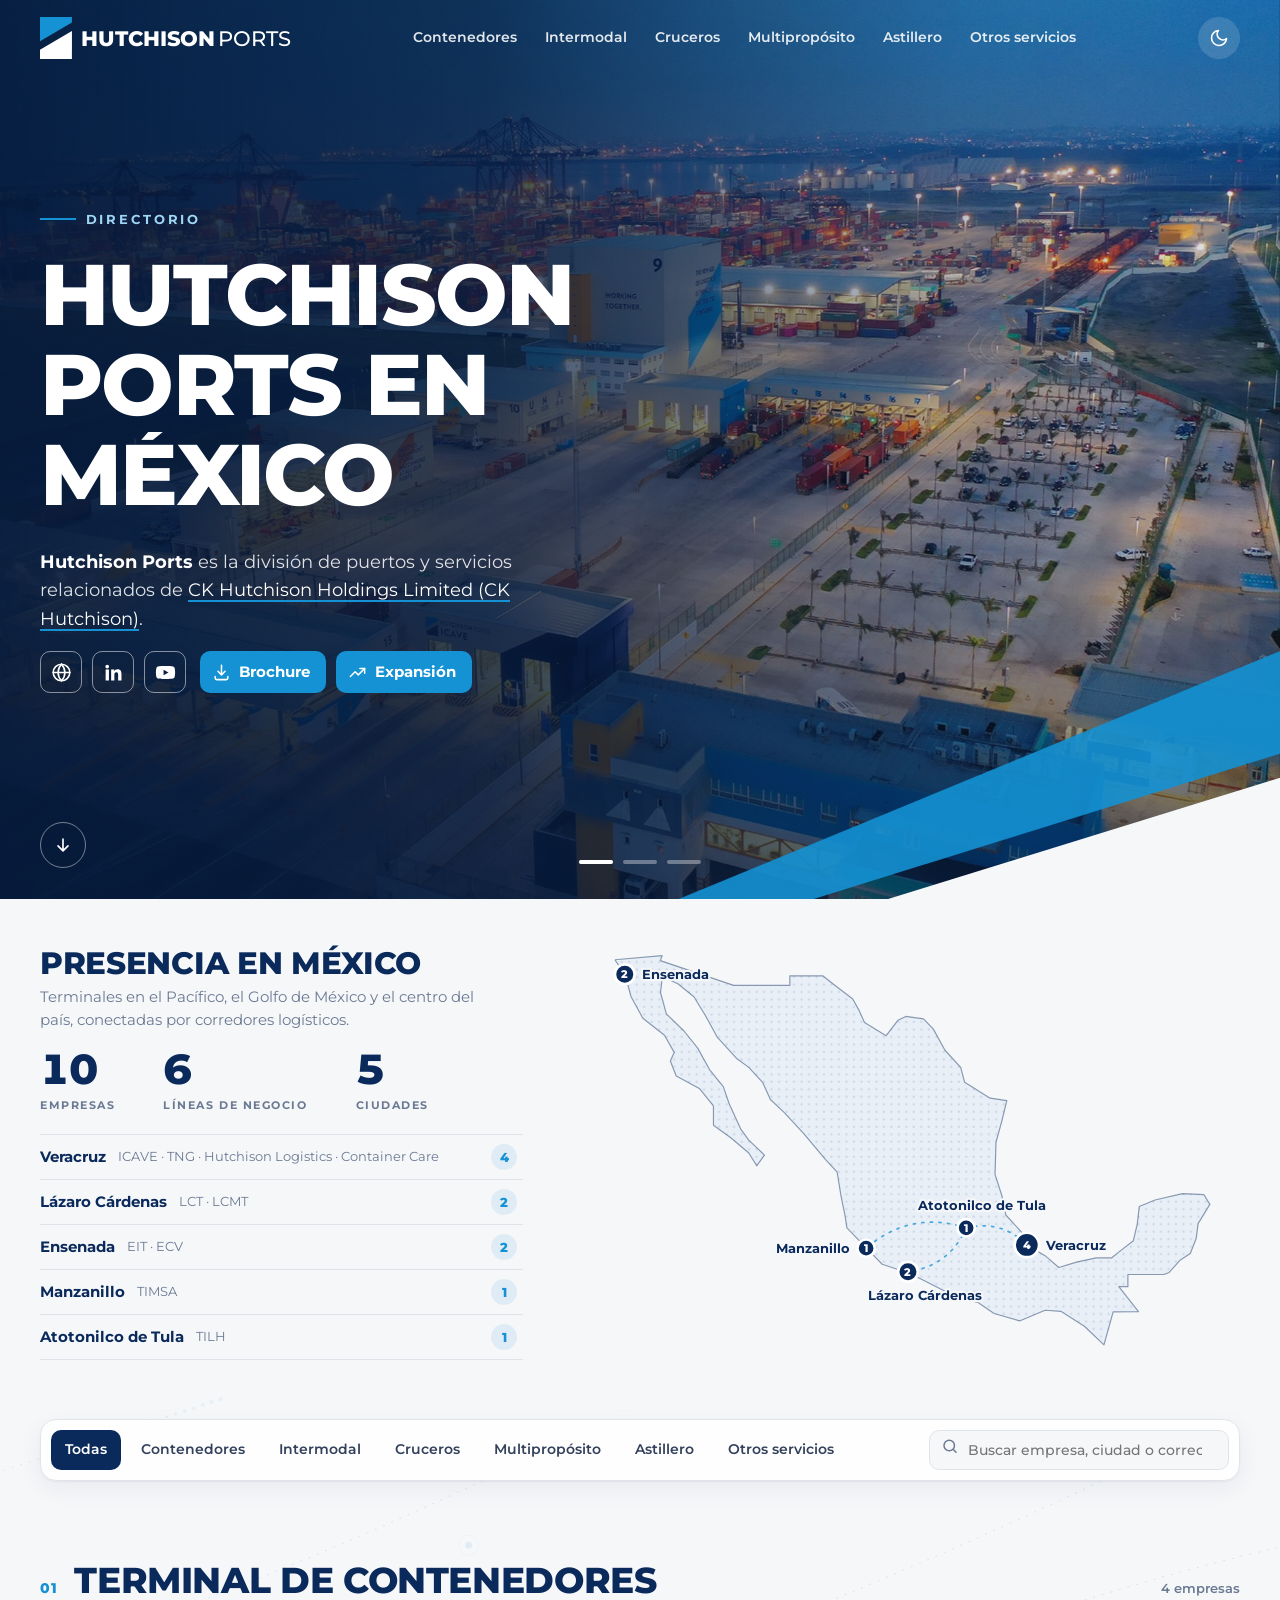
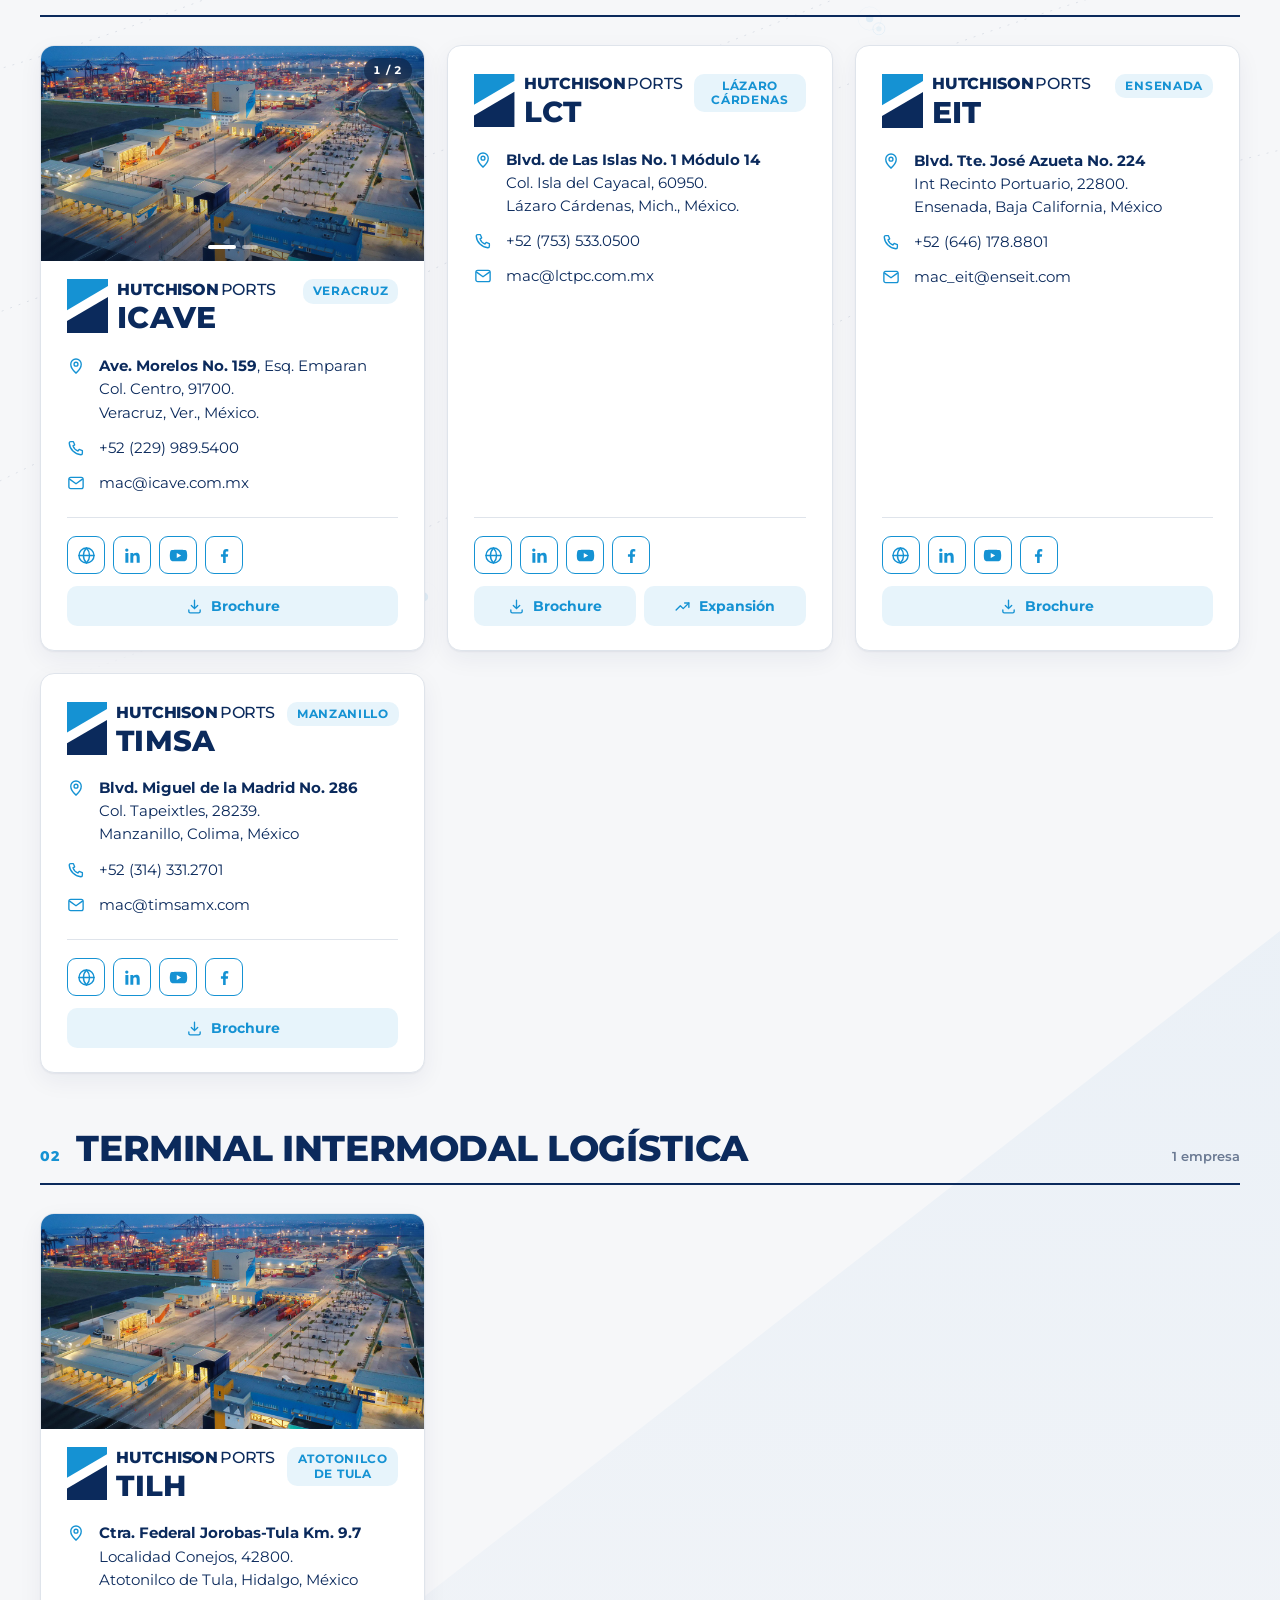
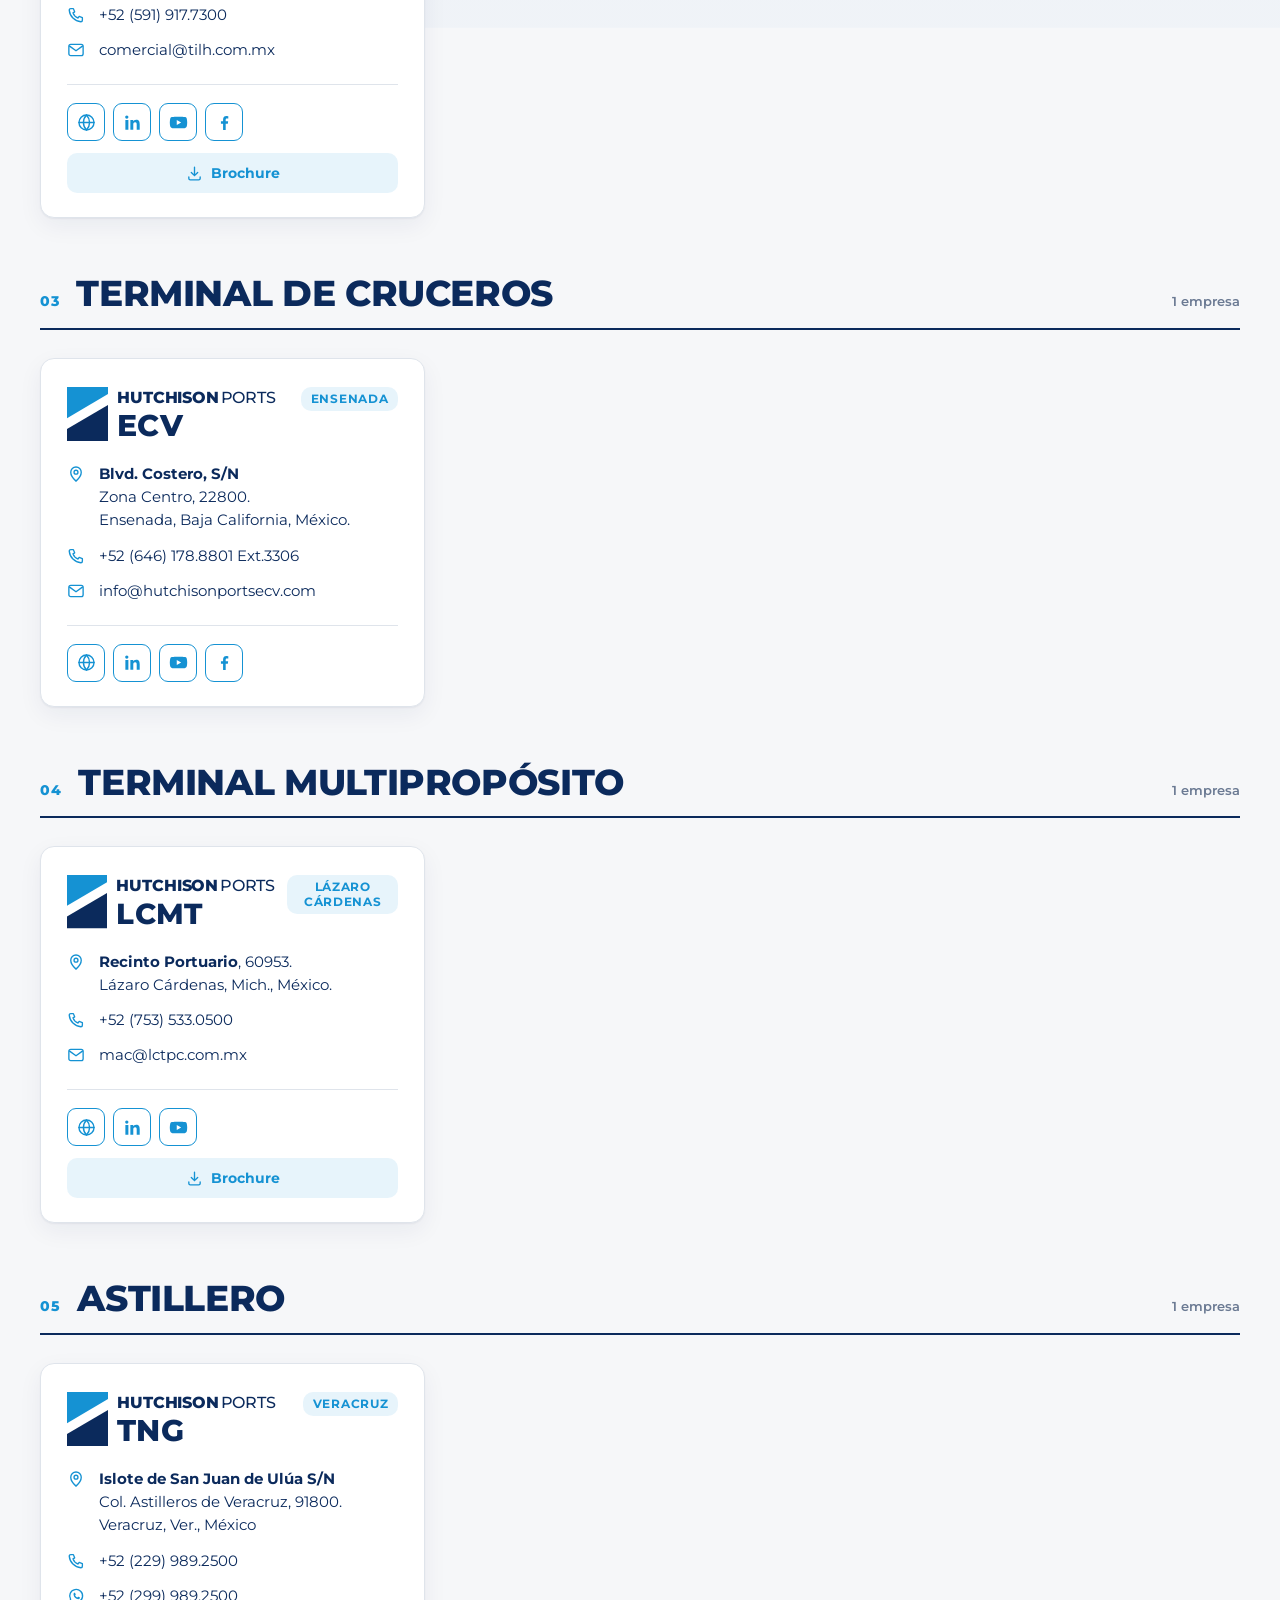
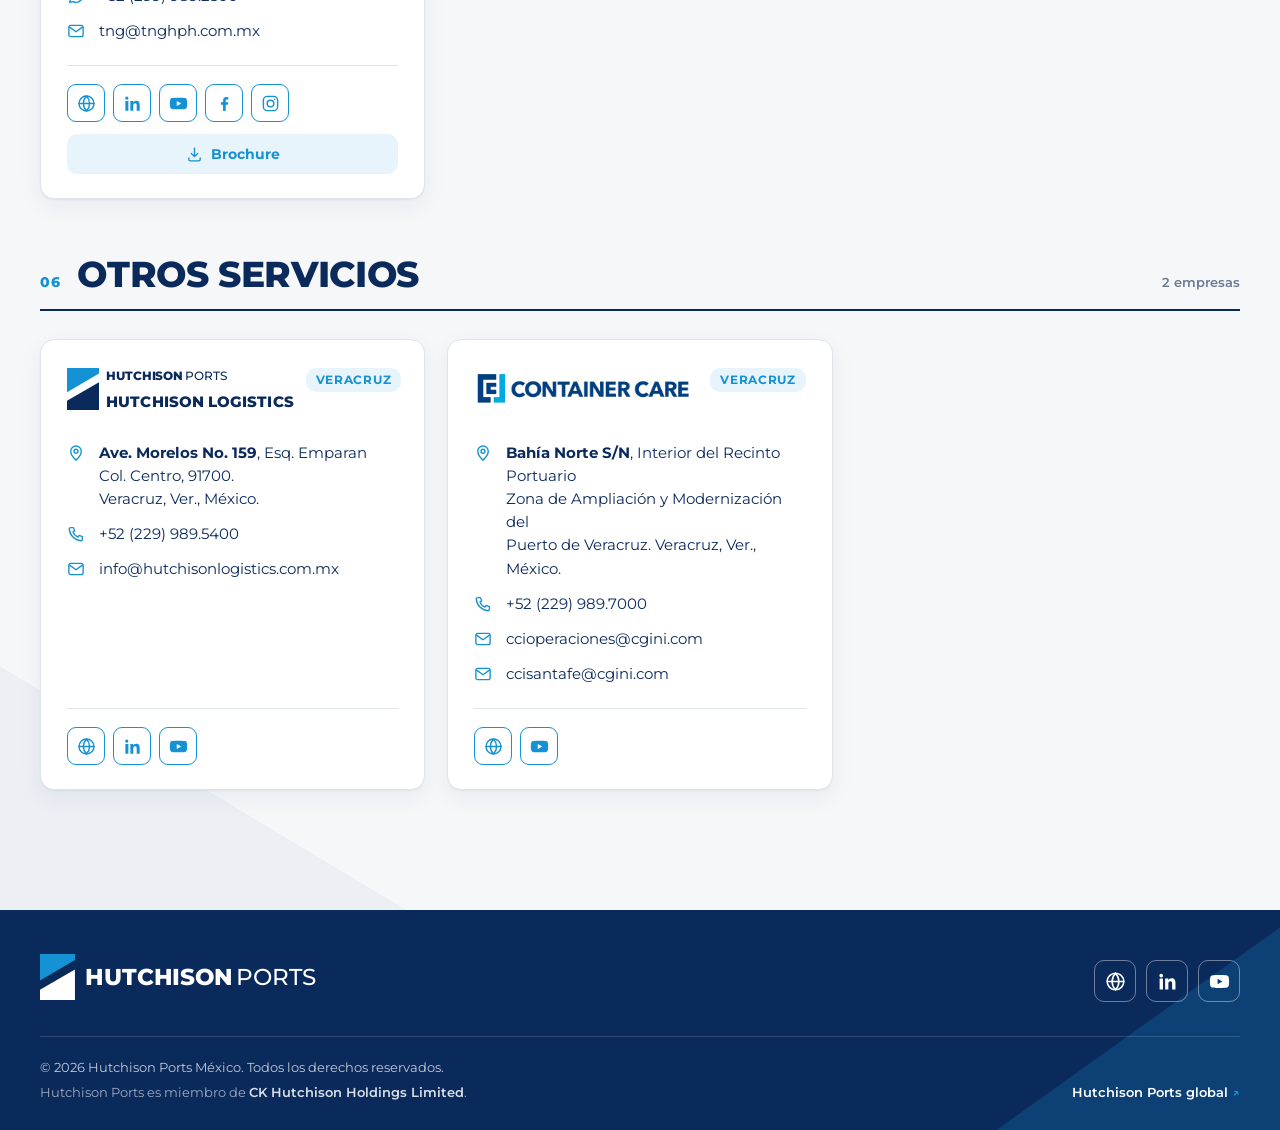
==== commit 4ce54001: "Modo nocturno: botón luna/sol en la cabecera de la página principal Sigue la preferencia del sistema" ====
--- a/index.html
+++ b/index.html
@@ -32,6 +32,15 @@
   <link rel="preconnect" href="https://fonts.gstatic.com" crossorigin>
   <link href="https://fonts.googleapis.com/css2?family=Montserrat:wght@400;500;600;700;800&display=swap" rel="stylesheet">
   <link rel="stylesheet" href="css/estilos.css">
+  <!-- Modo nocturno: se aplica antes de pintar para que no parpadee.
+       Usa lo que la persona eligió con el botón (luna/sol); si nunca eligió, sigue al sistema. -->
+  <script>
+    (function () {
+      var t; try { t = localStorage.getItem('tema'); } catch (e) {}
+      if (t !== 'oscuro' && t !== 'claro') t = window.matchMedia && matchMedia('(prefers-color-scheme: dark)').matches ? 'oscuro' : 'claro';
+      document.documentElement.setAttribute('data-tema', t);
+    })();
+  </script>
 
   <!-- ═══════════════ MEDICIÓN DE VISITAS (Google Analytics 4) ═══════════════
        Reemplaza G-XXXXXXXXXX (aparece 2 veces) por tu ID de medición y quita
--- a/css/estilos.css
+++ b/css/estilos.css
@@ -8,6 +8,7 @@
   --azul-profundo: #061a3b;
   --acento: #1592d3;
   --tinta: #0b2a5c;
+  --azul-texto: var(--azul); /* textos e íconos en azul: en modo nocturno se aclaran */
   --texto: #33415c;
   --suave: #6b7a93;
   --fondo: #f6f7f9;
@@ -38,12 +39,48 @@
 /* ---------- Símbolo y logotipo ---------- */
 .simbolo { width: .76em; height: 1em; flex: none; } /* 37.7 × 49.6, como el oficial */
 .simbolo-claro { fill: var(--acento); }
-.simbolo-oscuro { fill: var(--azul); }
-.logotipo { display: inline-flex; align-items: center; gap: .22em; font-size: 42px; color: var(--azul); }
+.simbolo-oscuro { fill: var(--azul-texto); }
+.logotipo { display: inline-flex; align-items: center; gap: .22em; font-size: 42px; color: var(--azul-texto); }
 .logotipo-texto { font-size: .5em; font-weight: 500; letter-spacing: -.005em; line-height: 1; }
 .logotipo-texto b { font-weight: 800; }
 .logotipo-claro, .logotipo-claro .simbolo-oscuro { color: #fff; }
 .logotipo-claro .simbolo-oscuro { fill: #fff; }
+
+/* ---------- Modo nocturno ----------
+   js/sitio.js pone data-tema="oscuro" en <html> (botón de la luna en la cabecera).
+   La primera vez sigue la preferencia del sistema; después recuerda lo que se eligió. */
+html[data-tema="oscuro"] {
+  color-scheme: dark;
+  --azul-texto: #d3e3f8;
+  --tinta: #eef3fa;
+  --texto: #c2ccdb;
+  --suave: #8e9bb2;
+  --fondo: #0a1424;
+  --fondo-2: #15233c;
+  --blanco: #101d33;
+  --linea: #23344f;
+  --sombra: 0 1px 2px rgba(0, 0, 0, .3), 0 8px 24px rgba(0, 0, 0, .3);
+  --sombra-alta: 0 2px 4px rgba(0, 0, 0, .3), 0 24px 48px -12px rgba(0, 0, 0, .6);
+}
+html[data-tema="oscuro"] .cabecera.solida { background: rgba(10, 20, 36, .86); }
+html[data-tema="oscuro"] .filtros { background: rgba(16, 29, 51, .82); }
+html[data-tema="oscuro"] .chip.activo,
+html[data-tema="oscuro"] .presencia-limpiar:hover { background: var(--acento); border-color: var(--acento); }
+html[data-tema="oscuro"] .mapa-tierra { fill: #14233b; }
+html[data-tema="oscuro"] .mapa-nucleo { fill: color-mix(in srgb, var(--azul) 55%, #fff); stroke: var(--fondo); }
+html[data-tema="oscuro"] .directorio-fondo::before { background: linear-gradient(180deg, #0f1c31, #0c182b); }
+html[data-tema="oscuro"] .directorio-fondo::after { background: #0e1a2e; }
+html[data-tema="oscuro"] .tslider-btn:not(:hover) { background: rgba(16, 29, 51, .92); }
+html[data-tema="oscuro"] .pie { background: var(--azul-profundo); }
+
+/* Botón luna / sol (junto al menú) */
+.cabecera-acciones { display: flex; align-items: center; gap: 8px; }
+.tema-boton { width: 42px; height: 42px; flex: none; display: grid; place-items: center; padding: 0; border: 0; border-radius: 50%; cursor: pointer; color: #fff; background: rgba(255, 255, 255, .14); transition: background .35s, color .35s, transform .35s var(--curva); }
+.tema-boton svg { width: 20px; height: 20px; display: block; }
+.cabecera.solida .tema-boton { color: var(--azul-texto); background: color-mix(in srgb, var(--azul-texto) 8%, transparent); }
+@media (hover: hover) { .tema-boton:hover, .cabecera.solida .tema-boton:hover { background: var(--acento); color: #fff; transform: rotate(-15deg); } }
+.tema-boton .tema-sol, html[data-tema="oscuro"] .tema-boton .tema-luna { display: none; }
+html[data-tema="oscuro"] .tema-boton .tema-sol { display: block; }
 
 /* ---------- Carga inicial ---------- */
 .pantalla-carga { min-height: 100vh; display: grid; place-items: center; background: var(--azul); }
@@ -58,8 +95,8 @@
 .cabecera .logotipo { color: #fff; transition: color .35s; }
 .cabecera .simbolo-oscuro { fill: #fff; transition: fill .35s; }
 .cabecera.solida { background: rgba(255, 255, 255, .86); backdrop-filter: saturate(1.6) blur(14px); -webkit-backdrop-filter: saturate(1.6) blur(14px); box-shadow: 0 1px 0 var(--linea); }
-.cabecera.solida .logotipo { color: var(--azul); }
-.cabecera.solida .simbolo-oscuro { fill: var(--azul); }
+.cabecera.solida .logotipo { color: var(--azul-texto); }
+.cabecera.solida .simbolo-oscuro { fill: var(--azul-texto); }
 
 .nav { display: flex; gap: 4px; }
 .nav a { position: relative; color: rgba(255, 255, 255, .88); text-decoration: none; font-size: 13.5px; font-weight: 600; padding: 10px 12px; border-radius: 8px; transition: color .25s; white-space: nowrap; }
@@ -67,11 +104,11 @@
 .nav a:hover::after, .nav a.activo::after { transform: scaleX(1); }
 .nav a:hover, .nav a.activo { color: #fff; }
 .cabecera.solida .nav a { color: var(--texto); }
-.cabecera.solida .nav a:hover, .cabecera.solida .nav a.activo { color: var(--azul); }
+.cabecera.solida .nav a:hover, .cabecera.solida .nav a.activo { color: var(--azul-texto); }
 
 .burger { display: none; width: 44px; height: 44px; border: 0; background: none; cursor: pointer; padding: 11px 10px; border-radius: 10px; }
 .burger span { display: block; height: 2px; background: #fff; margin: 5px 0; border-radius: 2px; transition: transform .3s var(--curva), opacity .2s, background .35s; }
-.cabecera.solida .burger span { background: var(--azul); }
+.cabecera.solida .burger span { background: var(--azul-texto); }
 .mnav { display: none; } /* el menú móvil solo existe en pantallas chicas */
 
 /* ---------- Portada ---------- */
@@ -134,7 +171,7 @@
 /* ---------- Cifras ---------- */
 .cifras-in { display: flex; flex-wrap: wrap; gap: 16px clamp(24px, 4vw, 48px); }
 .cifra { display: flex; flex-direction: column; }
-.cifra-num { font-size: clamp(2.4rem, 4.5vw, 3.4rem); font-weight: 800; color: var(--azul); line-height: 1; font-variant-numeric: tabular-nums; }
+.cifra-num { font-size: clamp(2.4rem, 4.5vw, 3.4rem); font-weight: 800; color: var(--azul-texto); line-height: 1; font-variant-numeric: tabular-nums; }
 .cifra-etiqueta { font-size: 12px; font-weight: 700; letter-spacing: .14em; text-transform: uppercase; color: var(--suave); margin-top: 8px; }
 
 /* ---------- Presencia en México: cifras + lista de ciudades + mapa ---------- */
@@ -148,7 +185,7 @@
 .presencia-ciudades { list-style: none; margin: 20px 0 0; padding: 0; border-top: 1px solid var(--linea); }
 .presencia-ciudades li { border-bottom: 1px solid var(--linea); }
 /* Una ciudad por renglón: nombre · empresas (se recortan con …) · número */
-.presencia-ciudades button { width: 100%; display: grid; grid-template-columns: auto minmax(0, 1fr) auto; align-items: center; gap: 12px; padding: 9px 6px 9px 0; border: 0; background: none; text-align: left; cursor: pointer; color: var(--azul); transition: padding .3s var(--curva), background .3s; border-radius: 0; }
+.presencia-ciudades button { width: 100%; display: grid; grid-template-columns: auto minmax(0, 1fr) auto; align-items: center; gap: 12px; padding: 9px 6px 9px 0; border: 0; background: none; text-align: left; cursor: pointer; color: var(--azul-texto); transition: padding .3s var(--curva), background .3s; border-radius: 0; }
 .presencia-ciudad { font-weight: 700; font-size: 15px; white-space: nowrap; }
 .presencia-ciudades .presencia-empresas { order: 2; }
 .presencia-ciudades .presencia-n { order: 3; justify-self: end; }
@@ -162,21 +199,23 @@
 .presencia-ciudades button.activo .presencia-n::after { content: '✕'; font-size: 12px; }
 
 /* Con una ciudad elegida: las demás se atenúan y aparece "Ver todas" */
-.presencia-limpiar { position: absolute; top: 0; right: 0; display: inline-flex; align-items: center; gap: 6px; border: 1px solid var(--linea); background: var(--blanco); color: var(--azul); font: 600 13px var(--fuente); padding: 8px 14px; border-radius: 999px; cursor: pointer; box-shadow: var(--sombra); opacity: 0; transform: translateY(-6px); pointer-events: none; transition: opacity .3s, transform .3s var(--curva), background .2s, color .2s; }
+.presencia-limpiar { position: absolute; top: 0; right: 0; display: inline-flex; align-items: center; gap: 6px; border: 1px solid var(--linea); background: var(--blanco); color: var(--azul-texto); font: 600 13px var(--fuente); padding: 8px 14px; border-radius: 999px; cursor: pointer; box-shadow: var(--sombra); opacity: 0; transform: translateY(-6px); pointer-events: none; transition: opacity .3s, transform .3s var(--curva), background .2s, color .2s; }
 .presencia-limpiar:hover { background: var(--azul); color: #fff; border-color: var(--azul); }
 .presencia.filtrando .presencia-limpiar { opacity: 1; transform: none; pointer-events: auto; }
 .presencia.filtrando .mapa-svg { cursor: pointer; }
-.presencia.filtrando .mapa-punto:not(.activo):not(.resaltado) { opacity: .35; }
+.presencia.filtrando .mapa-punto:not(.activo):not(.resaltado),
+.presencia.filtrando .mapa-rotulo:not(.activo):not(.resaltado) { opacity: .35; }
 .presencia.filtrando .presencia-ciudades button:not(.activo):not(:hover) { opacity: .6; }
-.mapa-punto { transition: opacity .3s; }
+.mapa-punto, .mapa-rotulo { transition: opacity .3s; }
+.mapa-rotulo { cursor: pointer; }
 
 /* Mapa */
 .presencia-mapa { position: relative; }
 .mapa-svg { display: block; width: 100%; height: auto; overflow: visible; font-family: var(--fuente); }
 .mapa-tierra { fill: #e8eff7; }
-.mapa-puntito { fill: color-mix(in srgb, var(--azul) 22%, transparent); }
+.mapa-puntito { fill: color-mix(in srgb, var(--azul-texto) 22%, transparent); }
 .mapa-trama { fill: url(#mapa-puntitos); opacity: .55; }
-.mapa-borde { fill: none; stroke: color-mix(in srgb, var(--azul) 45%, transparent); stroke-width: 1.1; stroke-linejoin: round; stroke-dasharray: 1; stroke-dashoffset: 1; }
+.mapa-borde { fill: none; stroke: color-mix(in srgb, var(--azul-texto) 45%, transparent); stroke-width: 1.1; stroke-linejoin: round; stroke-dasharray: 1; stroke-dashoffset: 1; }
 .presencia-mapa.visible .mapa-borde { animation: trazar 2.4s .1s var(--curva) forwards; }
 @keyframes trazar { to { stroke-dashoffset: 0; } }
 .mapa-tierra, .mapa-trama { opacity: 0; transition: opacity 1.2s .4s; }
@@ -188,19 +227,23 @@
 @keyframes corredor { to { stroke-dashoffset: -16; } }
 
 .mapa-punto { cursor: pointer; outline: none; }
-.mapa-punto-in > * { transition: transform .35s var(--curva), fill .25s, opacity .25s; }
+.mapa-punto-in > circle { transition: transform .35s var(--curva), fill .25s, opacity .25s; }
+.mapa-etiqueta { transition: fill .25s; } /* solo el color: sin transiciones de opacidad ni movimiento en el texto */
 .mapa-nucleo { fill: var(--azul); stroke: #fff; stroke-width: 2.5; transform: scale(0); }
 .mapa-pulso { fill: var(--acento); opacity: 0; transform-box: fill-box; transform-origin: center; }
 .mapa-cuenta { fill: #fff; font-size: 10.5px; font-weight: 800; pointer-events: none; opacity: 0; }
-.mapa-etiqueta { fill: var(--azul); font-size: 12.5px; font-weight: 700; paint-order: stroke; stroke: var(--fondo); stroke-width: 4px; stroke-linejoin: round; opacity: 0; transform: translateY(4px); }
+.mapa-etiqueta { fill: var(--azul-texto); font-size: 12.5px; font-weight: 700; paint-order: stroke; stroke: var(--fondo); stroke-width: 4px; stroke-linejoin: round; opacity: 0; }
 .presencia-mapa.visible .mapa-nucleo { transform: scale(1); transition-delay: calc(.9s + var(--i) * .12s); transition-duration: .55s; }
-.presencia-mapa.visible .mapa-cuenta, .presencia-mapa.visible .mapa-etiqueta { opacity: 1; transform: none; transition-delay: calc(1.1s + var(--i) * .12s); }
+/* Números y nombres: el estado final es fijo (opacity 1); la animación solo cubre la entrada.
+   Sin transiciones sobre el texto, Safari no los pierde al repintar. */
+.presencia-mapa.visible .mapa-cuenta, .presencia-mapa.visible .mapa-etiqueta { opacity: 1; animation: aparecer-rotulo .45s calc(1.1s + var(--i) * .12s) ease-out backwards; }
+@keyframes aparecer-rotulo { from { opacity: 0; } }
 .presencia-mapa.visible .mapa-pulso { animation: pulso-mapa 2.6s calc(1.4s + var(--i) * .3s) ease-out infinite; }
 @keyframes pulso-mapa { 0% { opacity: .45; transform: scale(1); } 100% { opacity: 0; transform: scale(2.8); } }
 .mapa-punto:hover .mapa-nucleo, .mapa-punto.resaltado .mapa-nucleo, .mapa-punto:focus-visible .mapa-nucleo { fill: var(--acento); transform: scale(1.18); }
 .mapa-punto.activo .mapa-nucleo { fill: var(--acento); }
-.mapa-punto:focus-visible .mapa-nucleo { stroke: var(--azul); }
-.mapa-punto:hover .mapa-etiqueta, .mapa-punto.resaltado .mapa-etiqueta, .mapa-punto.activo .mapa-etiqueta { fill: var(--acento); }
+.mapa-punto:focus-visible .mapa-nucleo { stroke: var(--azul-texto); }
+.mapa-rotulo:hover .mapa-etiqueta, .mapa-rotulo.resaltado .mapa-etiqueta, .mapa-rotulo.activo .mapa-etiqueta { fill: var(--acento); }
 .mapa-nucleo { transform-box: fill-box; transform-origin: center; }
 
 /* ---------- Directorio ---------- */
@@ -225,7 +268,7 @@
 .filtro-chips { display: flex; gap: 6px; overflow-x: auto; scrollbar-width: none; -webkit-overflow-scrolling: touch; }
 .filtro-chips::-webkit-scrollbar { display: none; }
 .chip { flex: none; border: 0; background: transparent; color: var(--texto); font-size: 13.5px; font-weight: 600; padding: 9px 14px; border-radius: 10px; cursor: pointer; transition: background .2s, color .2s; }
-.chip:hover { background: var(--fondo-2); color: var(--azul); }
+.chip:hover { background: var(--fondo-2); color: var(--azul-texto); }
 .chip.activo { background: var(--azul); color: #fff; }
 /* Etiqueta de la ciudad elegida (en el mapa o la lista): tocarla quita el filtro */
 .filtro-ciudad { display: inline-flex; align-items: center; gap: 6px; flex: none; border: 0; cursor: pointer; padding: 7px 10px 7px 9px; border-radius: 999px; background: var(--acento); color: #fff; font: 600 13.5px var(--fuente); animation: aparecer-etiqueta .35s var(--curva); transition: background .2s; }
@@ -233,6 +276,7 @@
 .filtro-ciudad-icono { width: 16px; height: 16px; display: block; }
 .filtro-ciudad-icono svg { width: 100%; height: 100%; display: block; }
 .filtro-ciudad-x { display: grid; place-items: center; width: 18px; height: 18px; margin-left: 2px; border-radius: 50%; background: rgba(255, 255, 255, .25); font-size: 10px; line-height: 1; }
+@keyframes abrir-filtros { from { opacity: 0; transform: translateY(-6px); } }
 @keyframes aparecer-etiqueta { from { opacity: 0; transform: scale(.85); } }
 .filtros .filtro-chips { flex: 0 1 auto; min-width: 0; }
 .filtros .filtro-ciudad { margin-left: auto; } /* junto al buscador, a la derecha */
@@ -243,10 +287,13 @@
   /* si las categorías no caben, se desvanecen en el borde para indicar que se pueden deslizar */
   .filtros:has(.filtro-ciudad:not([hidden])) .filtro-chips { -webkit-mask-image: linear-gradient(90deg, #000 calc(100% - 28px), transparent); mask-image: linear-gradient(90deg, #000 calc(100% - 28px), transparent); padding-right: 20px; }
 }
+/* Botón y panel de filtros: en escritorio el panel no existe como caja (sus hijos van directo en la barra) */
+.filtros-panel { display: contents; }
+.filtros-boton { display: none; }
 .buscador { position: relative; flex: 0 1 300px; }
 .buscador-icono { position: absolute; left: 12px; top: 50%; width: 18px; transform: translateY(-50%); color: var(--suave); pointer-events: none; }
 .buscador input { width: 100%; font: 500 14px var(--fuente); color: var(--tinta); padding: 10px 12px 10px 38px; border: 1px solid var(--linea); border-radius: 10px; background: var(--fondo); transition: border-color .2s, background .2s, box-shadow .2s; }
-.buscador input:focus { outline: none; border-color: var(--acento); background: #fff; box-shadow: 0 0 0 4px color-mix(in srgb, var(--acento) 15%, transparent); }
+.buscador input:focus { outline: none; border-color: var(--acento); background: var(--blanco); box-shadow: 0 0 0 4px color-mix(in srgb, var(--acento) 15%, transparent); }
 .sin-resultados { text-align: center; padding: 60px 0; color: var(--suave); font-weight: 500; }
 .link-limpiar { border: 0; background: none; color: var(--acento); font-weight: 700; cursor: pointer; text-decoration: underline; text-underline-offset: 3px; }
 
@@ -299,7 +346,7 @@
 .tarjeta-cab { display: flex; align-items: flex-start; justify-content: space-between; gap: 12px; min-height: 52px; }
 /* El logo se reduce solo (js: ajustarLogos) para caber junto a la etiqueta de ciudad */
 .tarjeta-logo { flex: none; }
-.tarjeta-logo { display: flex; align-items: stretch; gap: .17em; font-size: 54px; color: var(--azul); }
+.tarjeta-logo { display: flex; align-items: stretch; gap: .17em; font-size: 54px; color: var(--azul-texto); }
 .tarjeta-logo .simbolo { transition: transform .5s var(--curva); }
 .tarjeta:hover .tarjeta-logo .simbolo { transform: rotate(-8deg) scale(1.06); }
 /* Como el logo de cada terminal: "HUTCHISONPORTS" arriba (alineado al tope del símbolo)
@@ -313,7 +360,7 @@
 .tarjeta-ciudades { display: flex; flex-wrap: wrap; justify-content: flex-end; gap: 6px; max-width: 45%; margin-left: auto; }
 .tarjeta-ciudad { flex: 0 1 auto; text-align: center; line-height: 1.25; font-size: 11.5px; font-weight: 700; letter-spacing: .06em; text-transform: uppercase; color: var(--acento); background: color-mix(in srgb, var(--acento) 10%, transparent); padding: 5px 10px; border-radius: 10px; }
 
-.tarjeta-datos { list-style: none; margin: 0; padding: 0; display: grid; gap: 12px; flex: 1; align-content: start; font-size: 14.5px; color: var(--azul); }
+.tarjeta-datos { list-style: none; margin: 0; padding: 0; display: grid; gap: 12px; flex: 1; align-content: start; font-size: 14.5px; color: var(--azul-texto); }
 .tarjeta-datos li { display: grid; grid-template-columns: 20px 1fr; gap: 12px; align-items: start; }
 .dato-icono { width: 18px; height: 18px; margin-top: 2px; color: var(--acento); }
 .dato-icono svg { width: 100%; height: 100%; display: block; }
@@ -333,7 +380,7 @@
 .tarjeta-datos a.direccion-link .linea:last-child::after { content: ' ↗'; color: var(--acento); font-weight: 700; opacity: 0; transition: opacity .25s; }
 .tarjeta-datos a.direccion-link:hover .linea:last-child::after, .tarjeta-datos a.direccion-link:focus-visible .linea:last-child::after { opacity: 1; }
 @media (hover: none) { .tarjeta-datos a.direccion-link .linea:last-child::after { opacity: 1; } } /* en celular la flecha siempre se ve */
-.tarjeta-datos a { color: var(--azul); text-decoration: none; background: linear-gradient(var(--acento), var(--acento)) 0 100% / 0 1.5px no-repeat; transition: background-size .35s var(--curva), color .2s; word-break: break-word; }
+.tarjeta-datos a { color: var(--azul-texto); text-decoration: none; background: linear-gradient(var(--acento), var(--acento)) 0 100% / 0 1.5px no-repeat; transition: background-size .35s var(--curva), color .2s; word-break: break-word; }
 .tarjeta-datos a:hover { color: var(--acento); background-size: 100% 1.5px; }
 
 /* Pie de la tarjeta: íconos de redes + botones de documentos (Brochure, Expansión…).
@@ -406,7 +453,7 @@
 .error-carga .simbolo { font-size: 56px; }
 .error-carga h1 { font-size: clamp(1.5rem, 3vw, 2rem); }
 .error-carga p { max-width: 520px; margin: 0; color: var(--suave); }
-.error-soltar { margin-top: 12px !important; padding: 18px 24px; border: 2px dashed var(--linea); border-radius: 14px; font-weight: 600; color: var(--azul) !important; }
+.error-soltar { margin-top: 12px !important; padding: 18px 24px; border: 2px dashed var(--linea); border-radius: 14px; font-weight: 600; color: var(--azul-texto) !important; }
 
 /* ---------- Responsivo ---------- */
 @media (max-width: 1080px) {
@@ -419,9 +466,10 @@
   .burger span:nth-child(1) { top: 17px; }
   .burger span:nth-child(2) { top: 22px; }
   .burger span:nth-child(3) { top: 27px; }
-  .cabecera.solida .burger { background: color-mix(in srgb, var(--azul) 8%, transparent); }
+  .cabecera.solida .burger { background: color-mix(in srgb, var(--azul-texto) 8%, transparent); }
   .menu-abierto .burger { background: rgba(255, 255, 255, .14); }
   .menu-abierto .burger span { background: #fff; }
+  .menu-abierto .cabecera .tema-boton { color: #fff; background: rgba(255, 255, 255, .14); }
   .menu-abierto .burger span:nth-child(1) { transform: translateY(5px) rotate(45deg); }
   .menu-abierto .burger span:nth-child(2) { opacity: 0; }
   .menu-abierto .burger span:nth-child(3) { transform: translateY(-5px) rotate(-45deg); }
@@ -475,6 +523,9 @@
   .mnav .red-brochure { background: #fff; color: var(--azul); box-shadow: 0 10px 24px -10px rgba(0, 0, 0, .5); }
   .mnav .red-brochure:not(.pendiente):hover { background: var(--acento); color: #fff; }
   .mnav .red { background: rgba(6, 26, 59, .35); }
+}
+/* Presencia en México: hasta 901 px (tableta horizontal) se queda en dos columnas, como en escritorio */
+@media (max-width: 900px) {
   .presencia.con-mapa .presencia-in { grid-template-columns: 1fr; }
   .presencia-mapa { order: -1; max-width: 640px; width: 100%; margin: 0 auto; }
 }
@@ -493,11 +544,26 @@
   .red { width: 40px; height: 40px; }
   .cifras-in { gap: 14px; justify-content: space-between; }
   .presencia { padding-top: 40px; }
+  /* En celular basta el mapa (sus puntos también filtran); la lista de ciudades se oculta.
+     Si el sitio no tiene mapa, la lista se sigue mostrando. */
+  .presencia.con-mapa .presencia-ciudades { display: none; }
   .mapa-punto-in { transform: scale(1.6); } /* puntos y nombres legibles en pantalla chica */
   .mapa-corredor { stroke-width: 2.4; }
   .cifra-etiqueta { font-size: 10.5px; letter-spacing: .1em; }
   .filtros { top: calc(var(--cab-alto) + 6px); padding: 8px; border-radius: 14px; }
   .buscador { flex: 1 1 100%; order: -1; }
+  /* Celular: la barra es un botón compacto; al tocarlo se despliegan buscador y categorías */
+  .filtros { gap: 0; }
+  .filtros-boton { display: flex; align-items: center; gap: 8px; width: 100%; min-height: 40px; padding: 4px 6px 4px 8px; border: 0; background: none; color: var(--azul-texto); font: 700 14px var(--fuente); cursor: pointer; text-align: left; }
+  .filtros-boton-icono { width: 20px; height: 20px; flex: none; color: var(--acento); }
+  .filtros-boton-icono svg { width: 100%; height: 100%; display: block; }
+  .filtros-boton-resumen { flex: 1; min-width: 0; overflow: hidden; text-overflow: ellipsis; white-space: nowrap; font-weight: 500; color: var(--suave); }
+  .filtros.con-filtro .filtros-boton-resumen { color: #fff; background: var(--acento); font-weight: 600; font-size: 13px; padding: 3px 10px; border-radius: 999px; flex: 0 1 auto; margin-right: auto; }
+  .filtros-boton-flecha { flex: none; width: 9px; height: 9px; margin: 0 4px -2px auto; border: solid var(--azul-texto); border-width: 0 2px 2px 0; transform: translateY(-3px) rotate(45deg); transition: transform .25s var(--curva); }
+  .filtros.abierto .filtros-boton-flecha { transform: translateY(1px) rotate(-135deg); }
+  .filtros-panel { display: none; flex-wrap: wrap; gap: 10px; width: 100%; padding-top: 8px; margin-top: 6px; border-top: 1px solid var(--linea); }
+  .filtros.abierto .filtros-panel { display: flex; animation: abrir-filtros .25s var(--curva); }
+  .filtros-panel .filtro-chips { flex: 1 1 100%; }
   .filtros .filtro-ciudad { margin-left: 0; order: -1; } /* en celular, arriba junto al buscador */
   .categoria { padding-top: 44px; }
   .categoria-cuenta { margin-left: 0; width: 100%; }
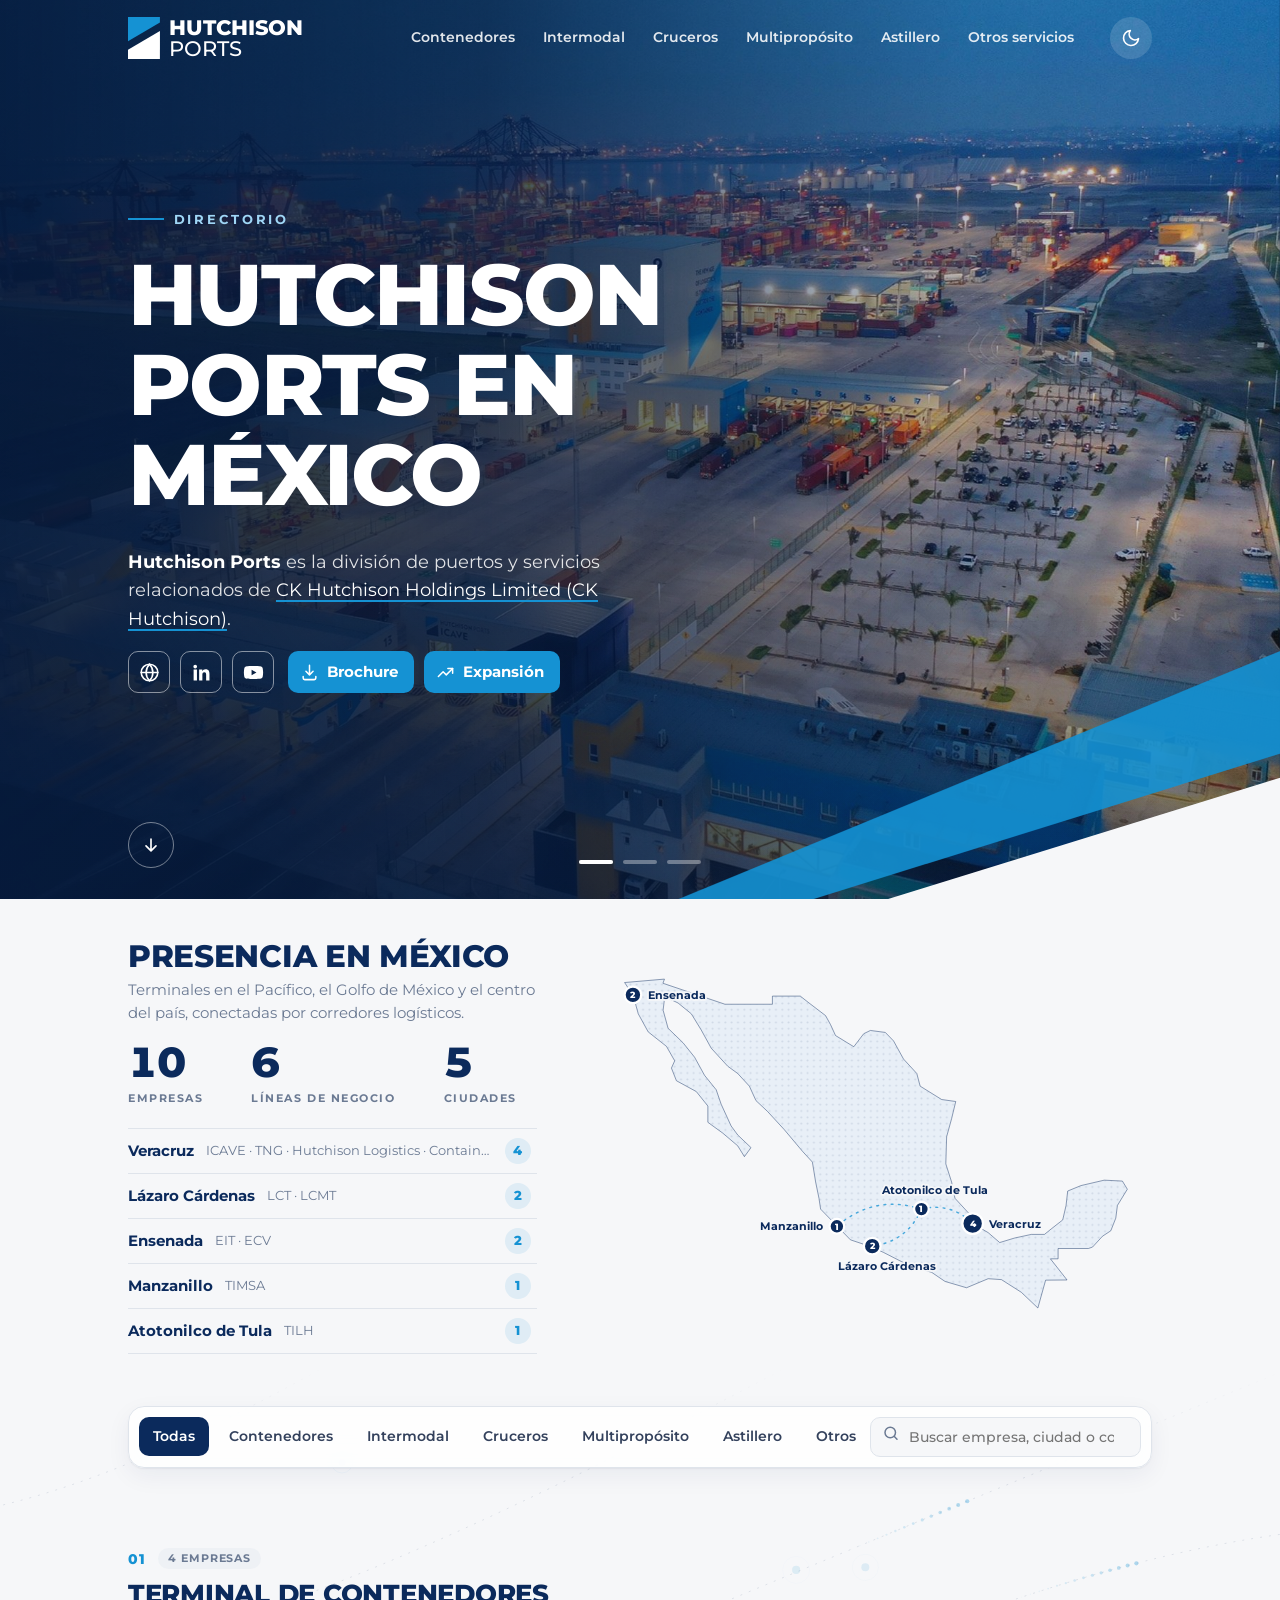
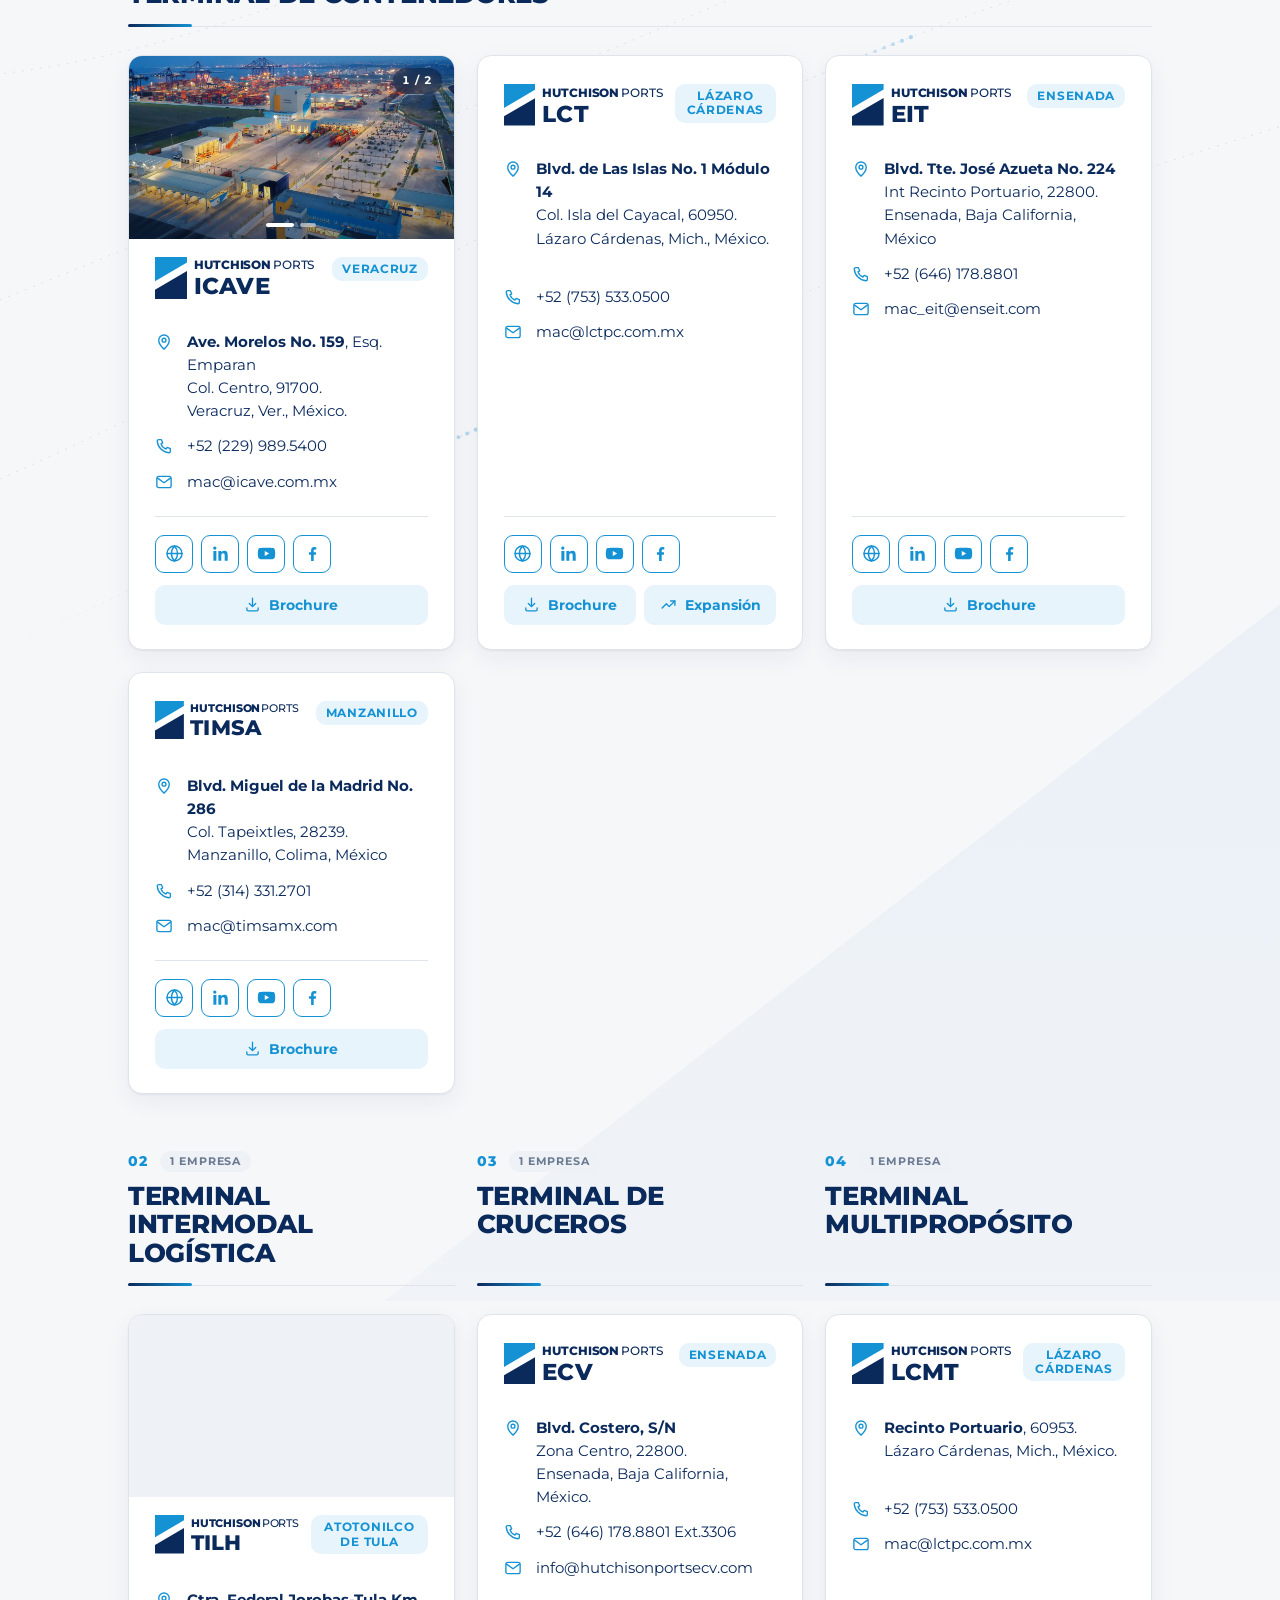
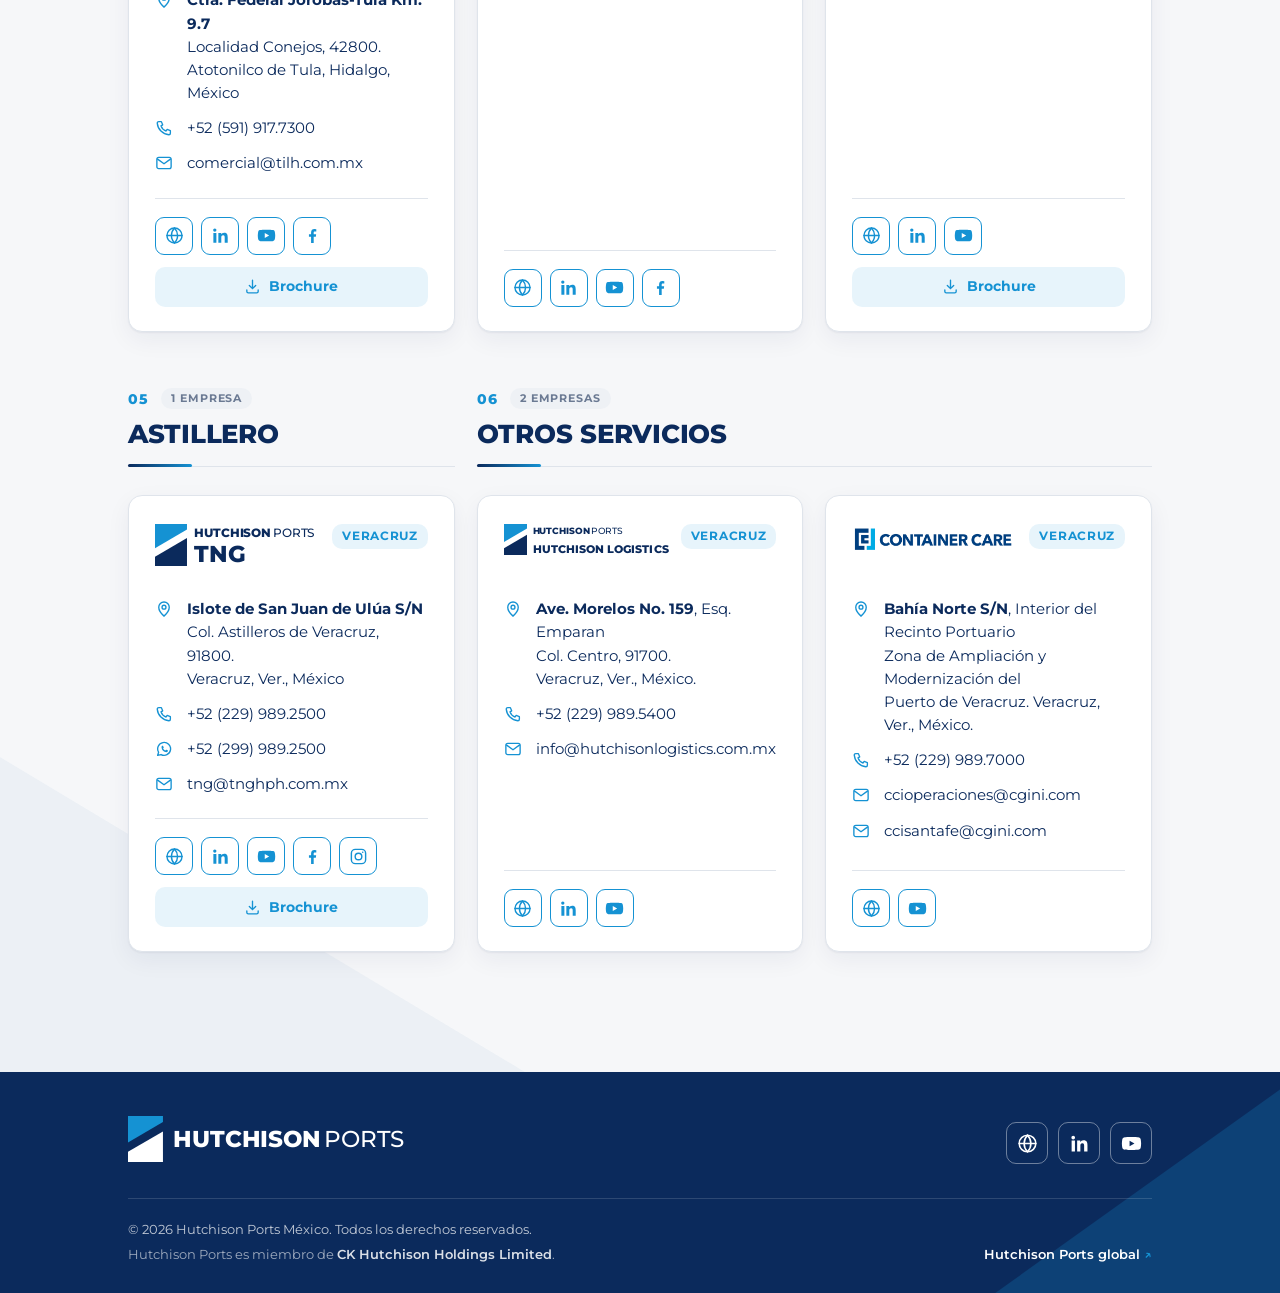
==== commit 4b5852a3: "Carga más rápida: la foto de portada baja desde el inicio y fotos más ligeras Co-Authored-By: Claude" ====
--- a/index.html
+++ b/index.html
@@ -32,6 +32,8 @@
   <link rel="preconnect" href="https://fonts.gstatic.com" crossorigin>
   <link href="https://fonts.googleapis.com/css2?family=Montserrat:wght@400;500;600;700;800&display=swap" rel="stylesheet">
   <link rel="stylesheet" href="css/estilos.css">
+  <!-- La primera foto de la portada empieza a bajar desde ya, sin esperar a que se arme la página. -->
+  <link rel="preload" as="image" href="img/portada/1.jpg" fetchpriority="high">
   <!-- Modo nocturno: se aplica antes de pintar para que no parpadee.
        Usa lo que la persona eligió con el botón (luna/sol); si nunca eligió, sigue al sistema. -->
   <script>
--- a/css/estilos.css
+++ b/css/estilos.css
@@ -35,6 +35,9 @@
 :focus-visible { outline: 3px solid color-mix(in srgb, var(--acento) 55%, transparent); outline-offset: 3px; border-radius: 6px; }
 
 .contenedor { width: min(1200px, 100% - 32px); margin-inline: auto; }
+@media (min-width: 1201px) {
+  .contenedor { width: 80%; }
+}
 
 /* ---------- Símbolo y logotipo ---------- */
 .simbolo { width: .76em; height: 1em; flex: none; } /* 37.7 × 49.6, como el oficial */
@@ -152,6 +155,7 @@
 .portada-puntos .activo::after { animation: progreso 6.5s linear forwards; }
 @keyframes progreso { to { transform: scaleX(1); } }
 .portada-bajar { position: absolute; left: max(16px, calc((100% - 1200px) / 2)); bottom: 32px; width: 46px; height: 46px; display: grid; place-items: center; color: #fff; border: 1.5px solid rgba(255, 255, 255, .45); border-radius: 50%; transition: background .25s, border-color .25s; }
+@media (min-width: 1201px) { .portada-bajar { left: 10%; } }
 .portada-bajar svg { width: 20px; animation: flotar 2s ease-in-out infinite; }
 .portada-bajar:hover { background: var(--acento); border-color: var(--acento); }
 @keyframes flotar { 50% { transform: translateY(4px); } }
@@ -298,14 +302,36 @@
 .link-limpiar { border: 0; background: none; color: var(--acento); font-weight: 700; cursor: pointer; text-decoration: underline; text-underline-offset: 3px; }
 
 .categoria { padding-top: 56px; }
-.categoria-cab { position: relative; display: flex; align-items: baseline; flex-wrap: wrap; gap: 6px 16px; padding-bottom: 16px; margin-bottom: 28px; }
+/* Encabezado de categoría: arriba el número y el conteo como etiqueta; abajo el título.
+   Lo cierra una línea fina a todo lo ancho con un tramo de color que se dibuja al aparecer. */
+.categoria-cab { position: relative; display: grid; grid-template-columns: auto 1fr; align-items: center; align-content: end; gap: 10px 12px; padding-bottom: 18px; margin-bottom: 28px; border-bottom: 1px solid var(--linea); }
 .categoria-num { font-size: 14px; font-weight: 800; color: var(--acento); letter-spacing: .08em; }
-.categoria-cab h2 { font-size: clamp(1.5rem, 3.2vw, 2.25rem); font-weight: 800; text-transform: uppercase; letter-spacing: -.01em; }
-.categoria-cuenta { margin-left: auto; font-size: 13px; font-weight: 600; color: var(--suave); }
-.categoria-linea { position: absolute; left: 0; right: 0; bottom: 0; height: 2px; background: var(--azul); transform: scaleX(0); transform-origin: left; transition: transform 1.1s .15s var(--curva); }
+.categoria-cab h2 { grid-column: 1 / -1; font-size: clamp(1.5rem, 3.2vw, 2.25rem); font-weight: 800; text-transform: uppercase; letter-spacing: -.01em; }
+.categoria-cuenta { justify-self: start; font-size: 11px; font-weight: 700; letter-spacing: .08em; text-transform: uppercase; line-height: 1; color: var(--suave); padding: 5px 10px; border-radius: 999px; background: var(--fondo-2); }
+.categoria-linea { position: absolute; left: 0; bottom: -1px; width: 64px; height: 3px; border-radius: 3px; background: linear-gradient(90deg, var(--azul-texto), var(--acento)); transform: scaleX(0); transform-origin: left; transition: transform .8s .15s var(--curva); }
 .categoria-cab.visible .categoria-linea { transform: scaleX(1); }
 
 .tarjetas { display: grid; grid-template-columns: repeat(auto-fill, minmax(min(100%, 340px), 1fr)); gap: 22px; }
+/* Pantallas grandes: el directorio es una rejilla de --cols columnas (3 desde 1201px,
+   4 desde 1600px, donde cada tarjeta mide el 25% del contenedor). Cada categoría ocupa
+   tantas columnas como empresas tiene (--n), así las categorías con pocas empresas
+   comparten renglón en lugar de ocupar uno completo. El subgrid alinea los encabezados
+   y las tarjetas de las categorías del mismo renglón. */
+@media (min-width: 1201px) {
+  .categorias { --cols: 3; display: grid; grid-template-columns: repeat(var(--cols), minmax(0, 1fr)); column-gap: 22px; }
+  .categoria { --span: min(var(--n, 4), var(--cols)); grid-column: span var(--span); display: grid; grid-template-rows: subgrid; grid-row: span 2; min-width: 0; }
+  .categoria .tarjetas { grid-template-columns: repeat(var(--span), minmax(0, 1fr)); }
+  .categoria .tarjeta { min-width: 0; } /* la tarjeta no se ensancha por su contenido; el logo se reduce (ajustarLogos) */
+  /* Encabezados alineados arriba: número y conteo en la misma línea y el título debajo,
+     así los títulos de una fila empiezan a la misma altura aunque ocupen distintos renglones. */
+  .categoria-cab { align-content: start; }
+  .categoria-cuenta { grid-row: 1; grid-column: 2; }
+  .categoria-cab h2 { font-size: min(2.25rem, 2vw); } /* títulos largos caben en una columna */
+}
+@media (min-width: 1600px) {
+  .categorias { --cols: 4; }
+  .categoria-cab h2 { font-size: min(2.25rem, 1.6vw); }
+}
 
 /* ---------- Tarjeta de empresa ---------- */
 .tarjeta { --pad-t: 28px; --pad-x: 26px; position: relative; display: flex; flex-direction: column; gap: 22px; padding: var(--pad-t) var(--pad-x) 24px; background: var(--blanco); border: 1px solid var(--linea); border-radius: var(--radio); box-shadow: var(--sombra); overflow: hidden; isolation: isolate; transition: transform .45s var(--curva), box-shadow .45s var(--curva), border-color .3s; }
@@ -566,7 +592,6 @@
   .filtros-panel .filtro-chips { flex: 1 1 100%; }
   .filtros .filtro-ciudad { margin-left: 0; order: -1; } /* en celular, arriba junto al buscador */
   .categoria { padding-top: 44px; }
-  .categoria-cuenta { margin-left: 0; width: 100%; }
   .tarjeta { --pad-t: 24px; --pad-x: 20px; padding-bottom: 20px; }
   [data-pie="banda"] .tarjeta { padding-bottom: 0; }
   [data-pie="banda"] .pie-docs { margin: 0 -20px; }
@@ -588,3 +613,11 @@
   .revelar { opacity: 1 !important; transform: none !important; }
   .tarjeta { break-inside: avoid; box-shadow: none; }
 }
+
+/* ---------- Pantallas muy anchas ----------
+   Desde 1600px todo el contenido (textos, íconos, logos) crece en proporción al ancho,
+   para que no se vea chico. zoom escala la caja completa sin cambiar el acomodo. */
+@media (min-width: 1600px) { .contenedor > * { zoom: 1.08; } }
+@media (min-width: 1800px) { .contenedor > * { zoom: 1.15; } }
+@media (min-width: 2200px) { .contenedor > * { zoom: 1.25; } }
+@media (min-width: 2560px) { .contenedor > * { zoom: 1.35; } }
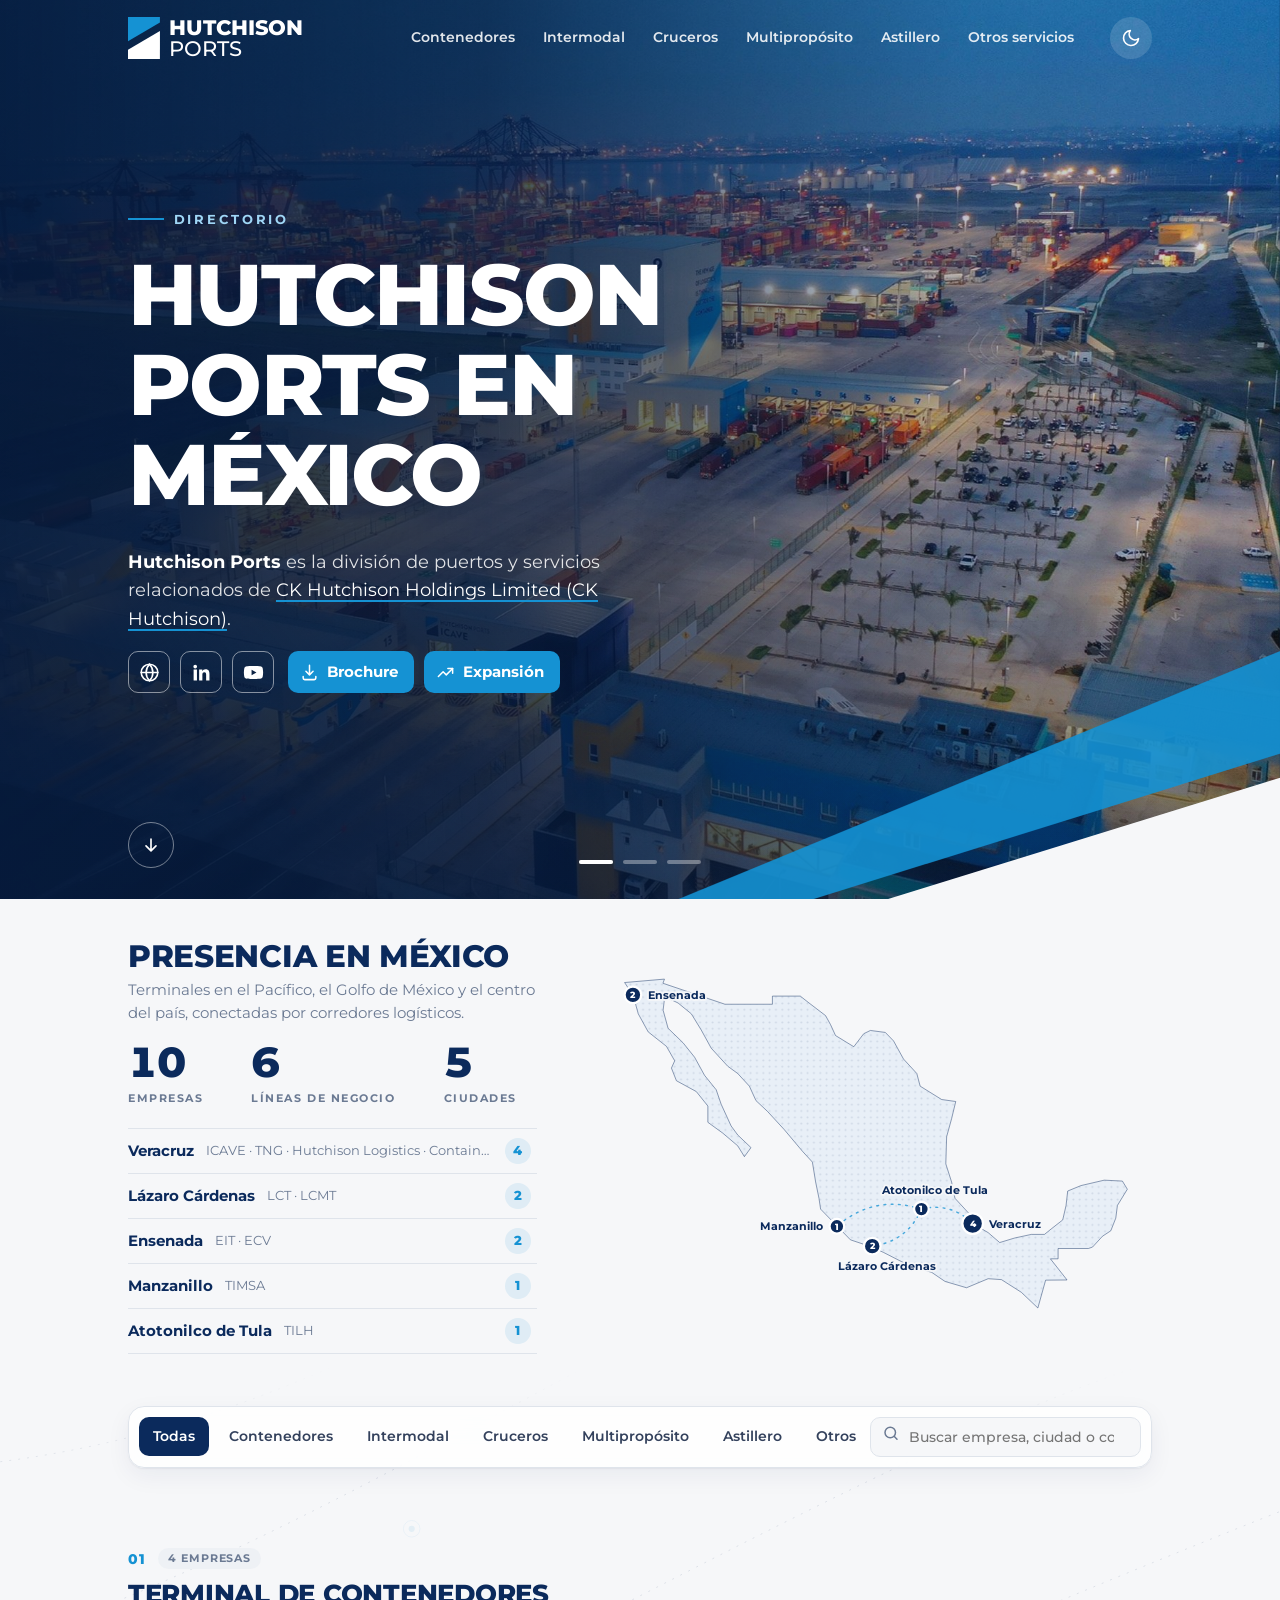
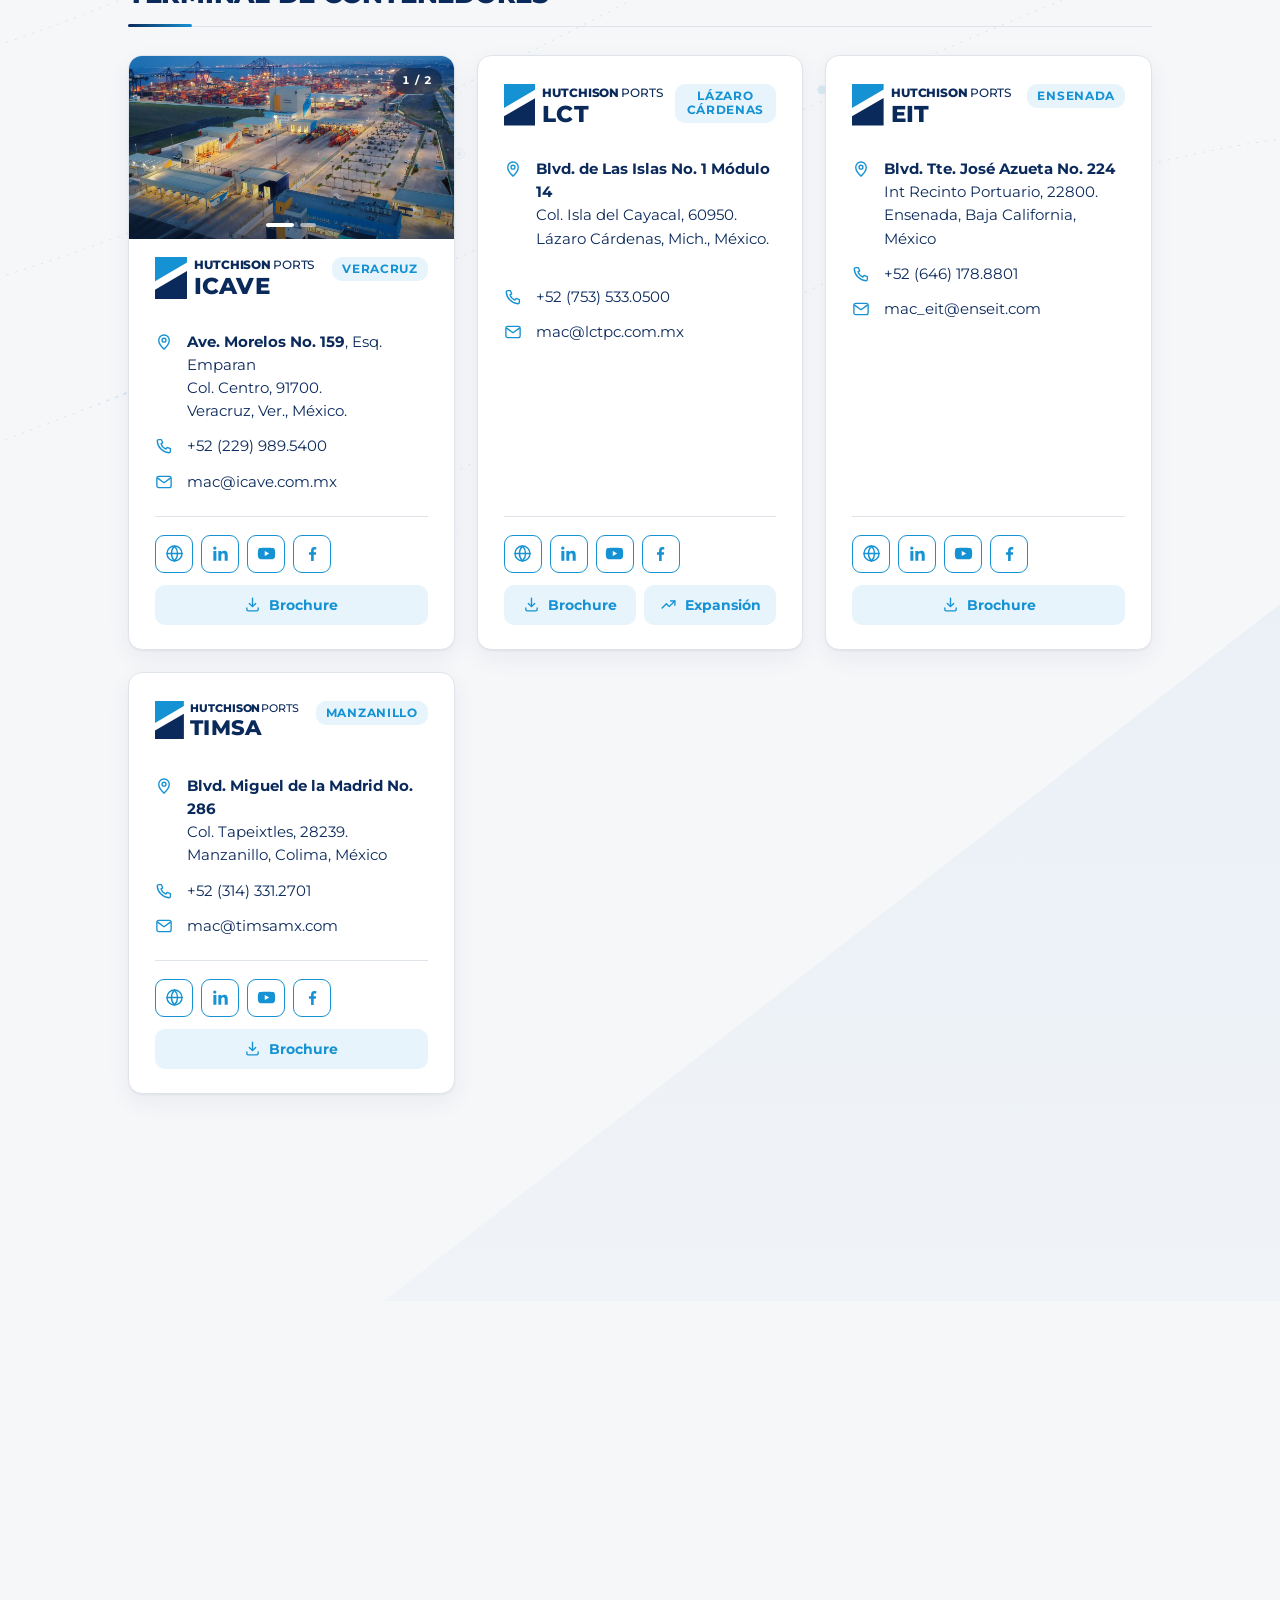
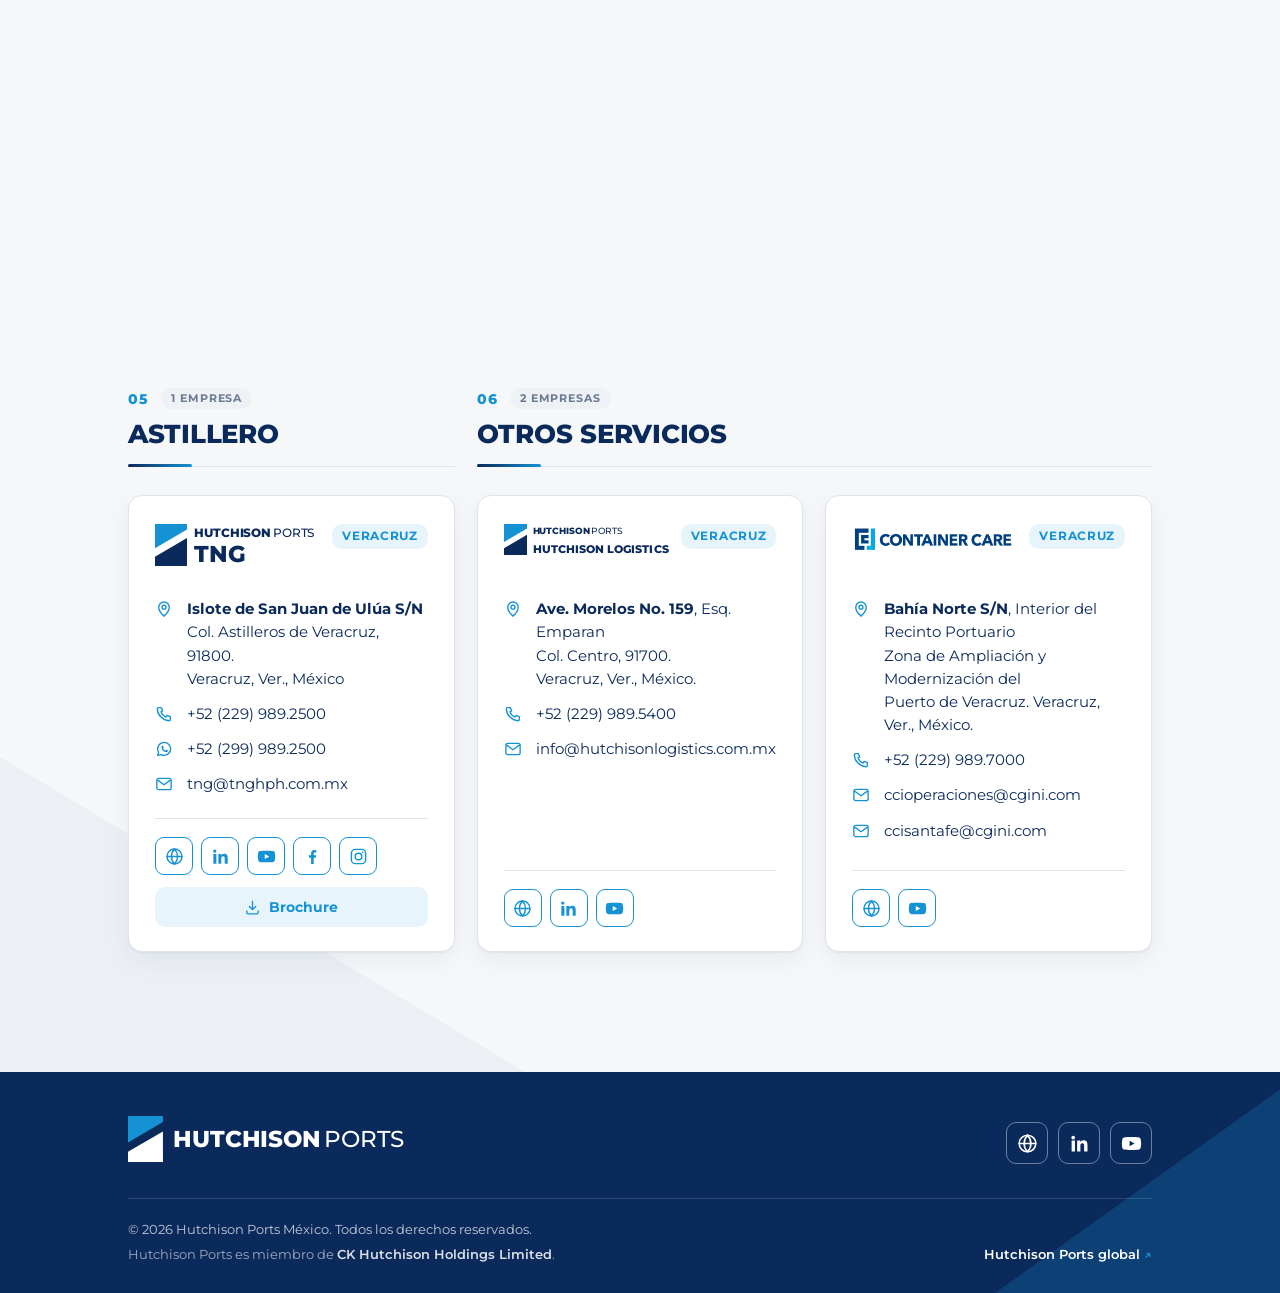
==== commit 1732e928: "Carga más rápida: lista de fotos generada al publicar y contenido pedido desde el inicio Co-Authored" ====
--- a/index.html
+++ b/index.html
@@ -43,6 +43,19 @@
       document.documentElement.setAttribute('data-tema', t);
     })();
   </script>
+  <!-- El contenido y la lista de fotos empiezan a bajar desde ya, sin esperar a js/sitio.js. -->
+  <script>
+    (function () {
+      var fuente = document.documentElement.getAttribute('data-xml') || 'contenido.xml', v = 'v=' + Date.now();
+      function pedir(u) { return fetch(u, { cache: 'no-store' }).catch(function () { return null; }); }
+      try {
+        window.PRECARGA = {
+          xml: pedir(fuente + (fuente.indexOf('?') === -1 ? '?' : '&') + v),
+          fotos: pedir(new URL('img/fotos.json', new URL(fuente, location.href)).href + '?' + v)
+        };
+      } catch (e) {}
+    })();
+  </script>
 
   <!-- ═══════════════ MEDICIÓN DE VISITAS (Google Analytics 4) ═══════════════
        Reemplaza G-XXXXXXXXXX (aparece 2 veces) por tu ID de medición y quita
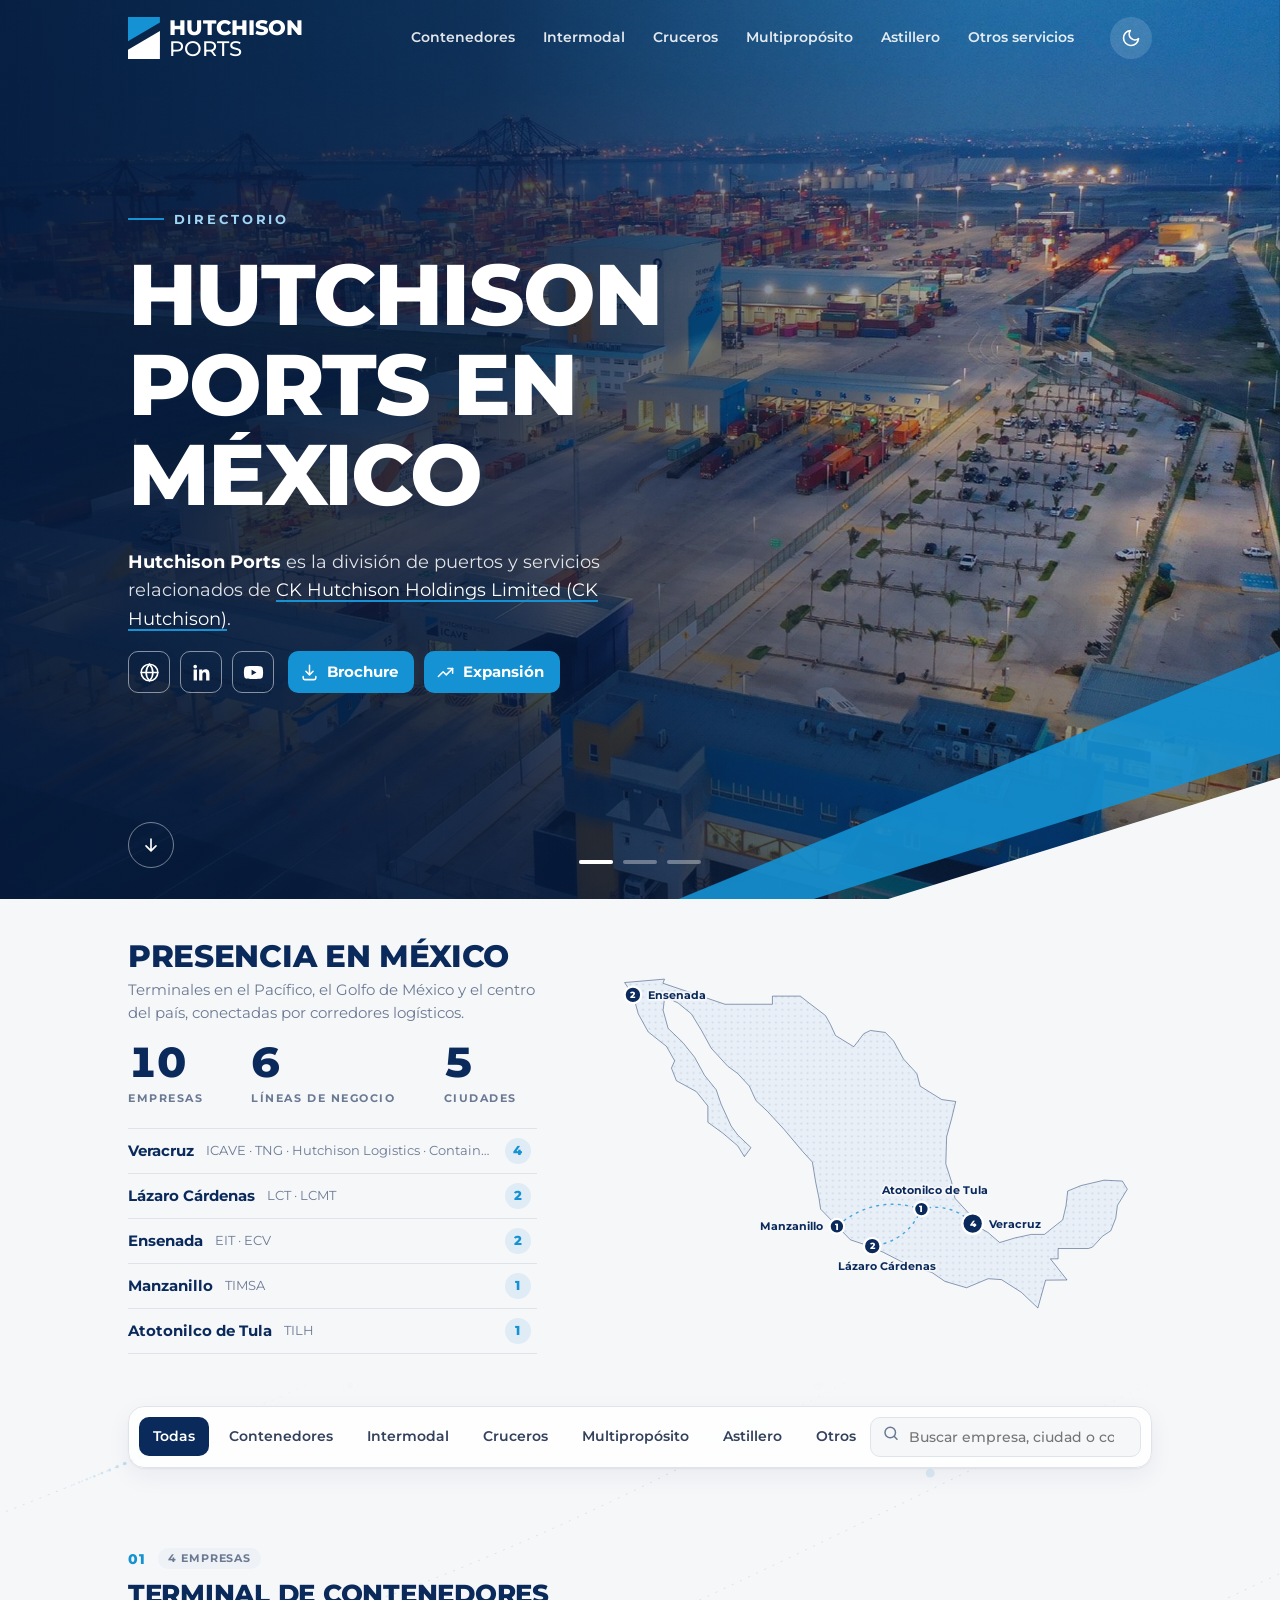
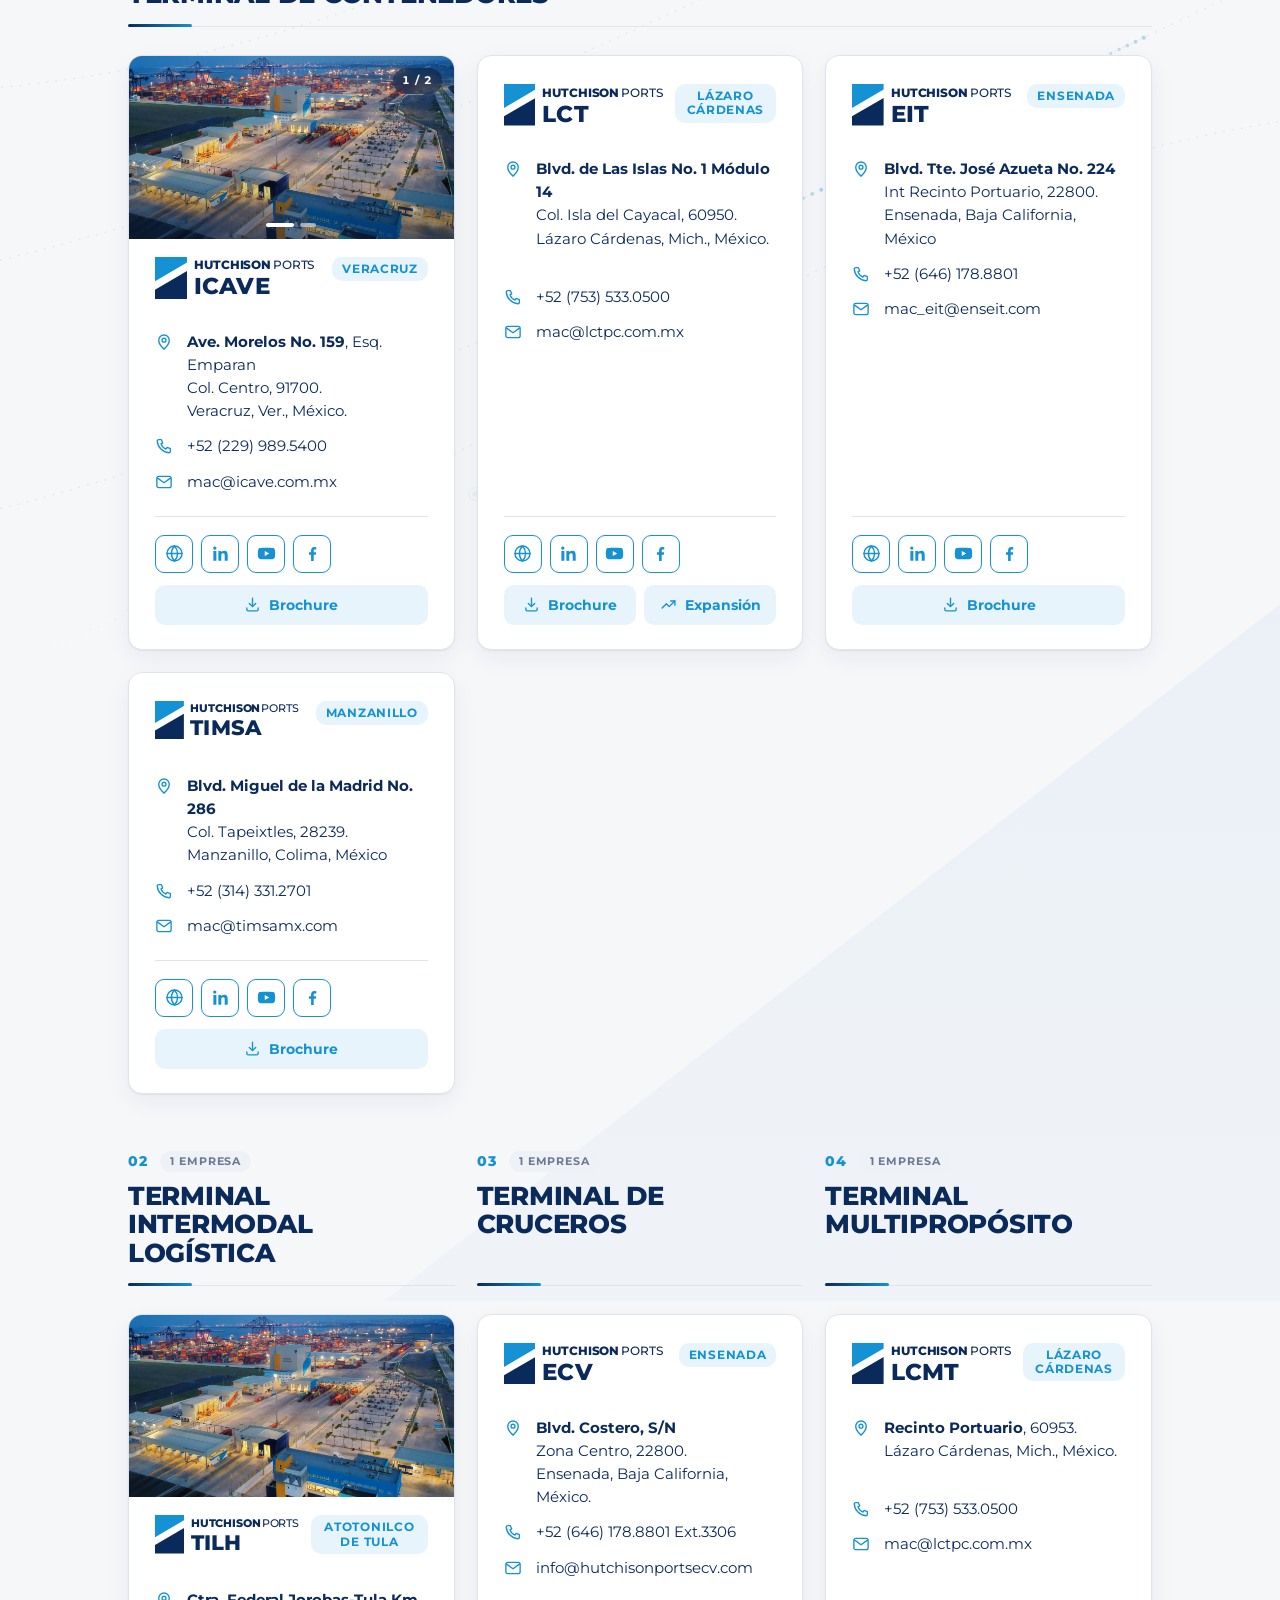
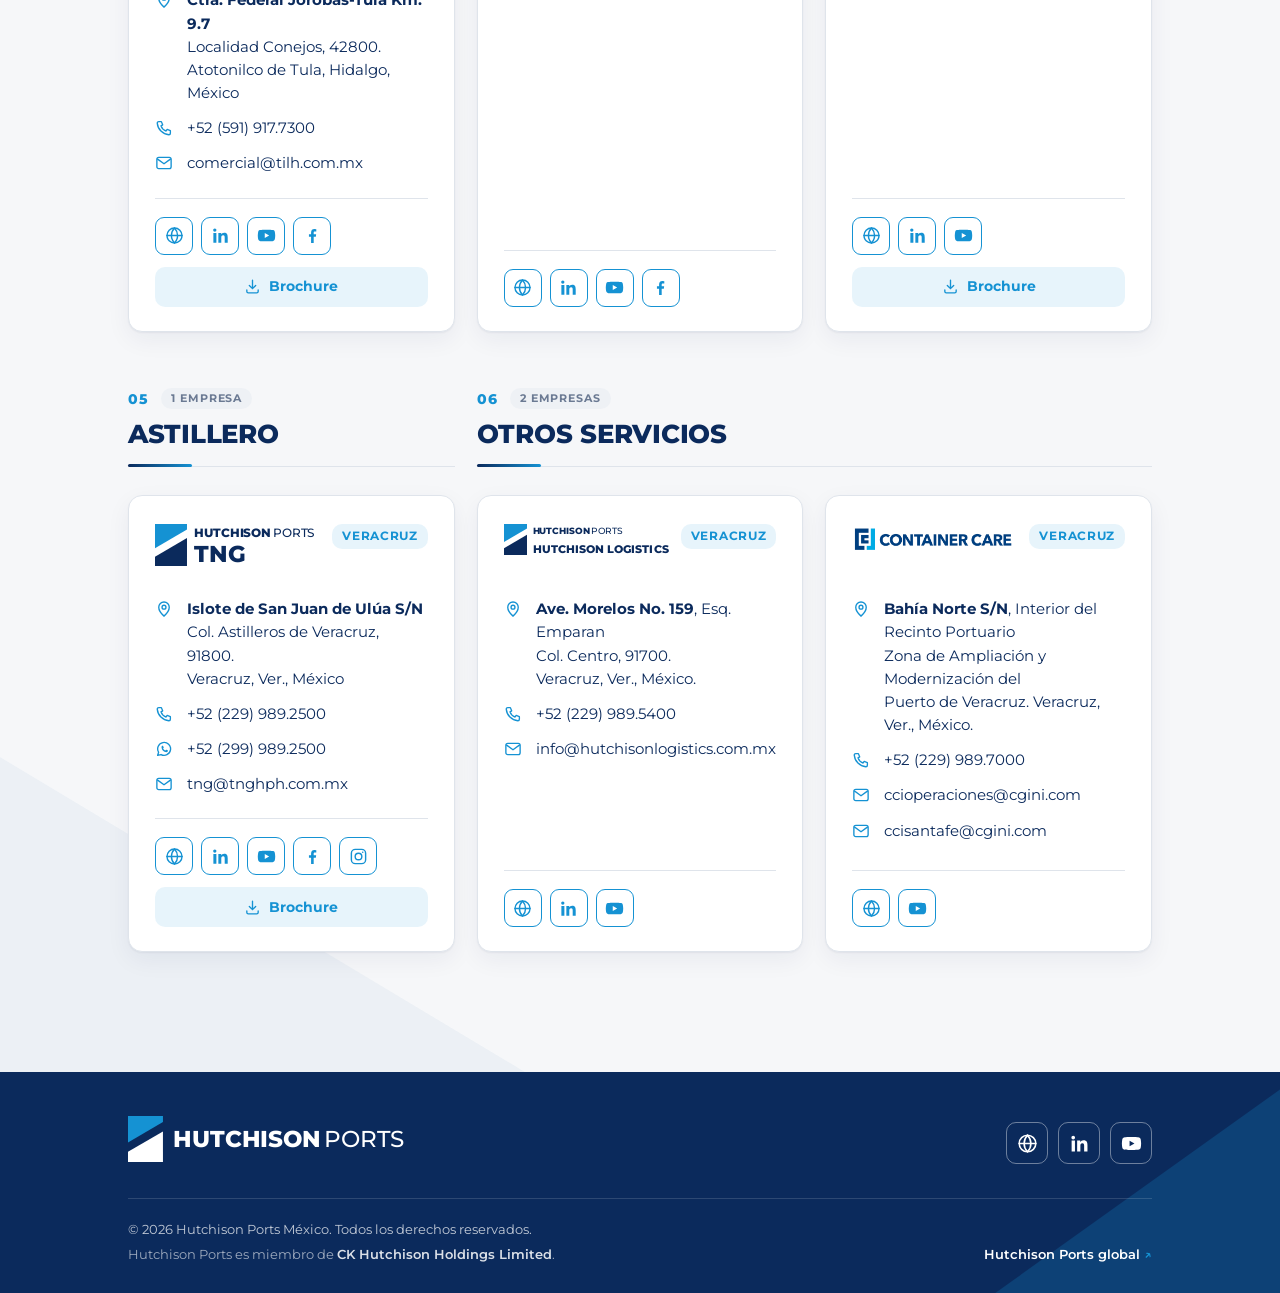
==== commit c4ed1cba: "Listas de fotos y documentos guardadas en el repositorio; el sitio ya no revisa archivo por archivo " ====
--- a/index.html
+++ b/index.html
@@ -51,7 +51,8 @@
       try {
         window.PRECARGA = {
           xml: pedir(fuente + (fuente.indexOf('?') === -1 ? '?' : '&') + v),
-          fotos: pedir(new URL('img/fotos.json', new URL(fuente, location.href)).href + '?' + v)
+          fotos: pedir(new URL('img/fotos.json', new URL(fuente, location.href)).href + '?' + v),
+          docs: pedir(new URL('docs/lista.json', new URL(fuente, location.href)).href + '?' + v)
         };
       } catch (e) {}
     })();
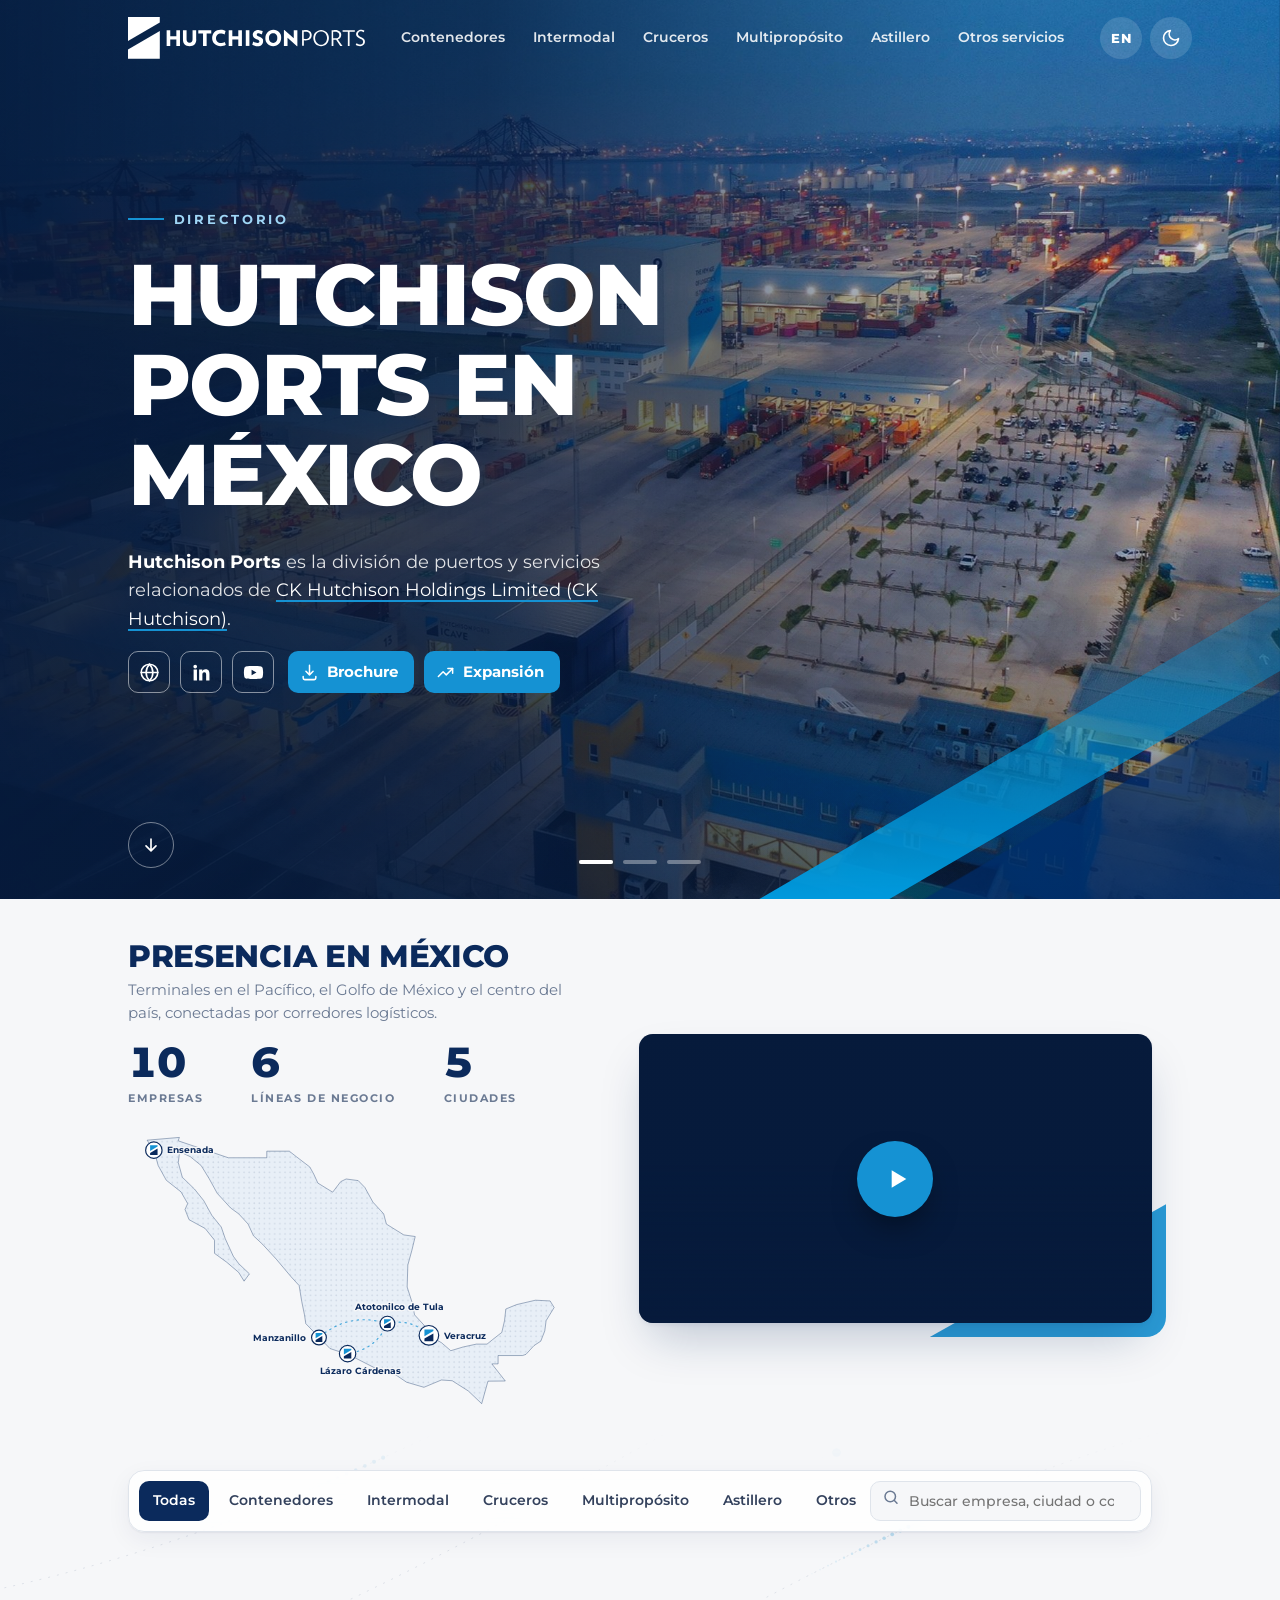
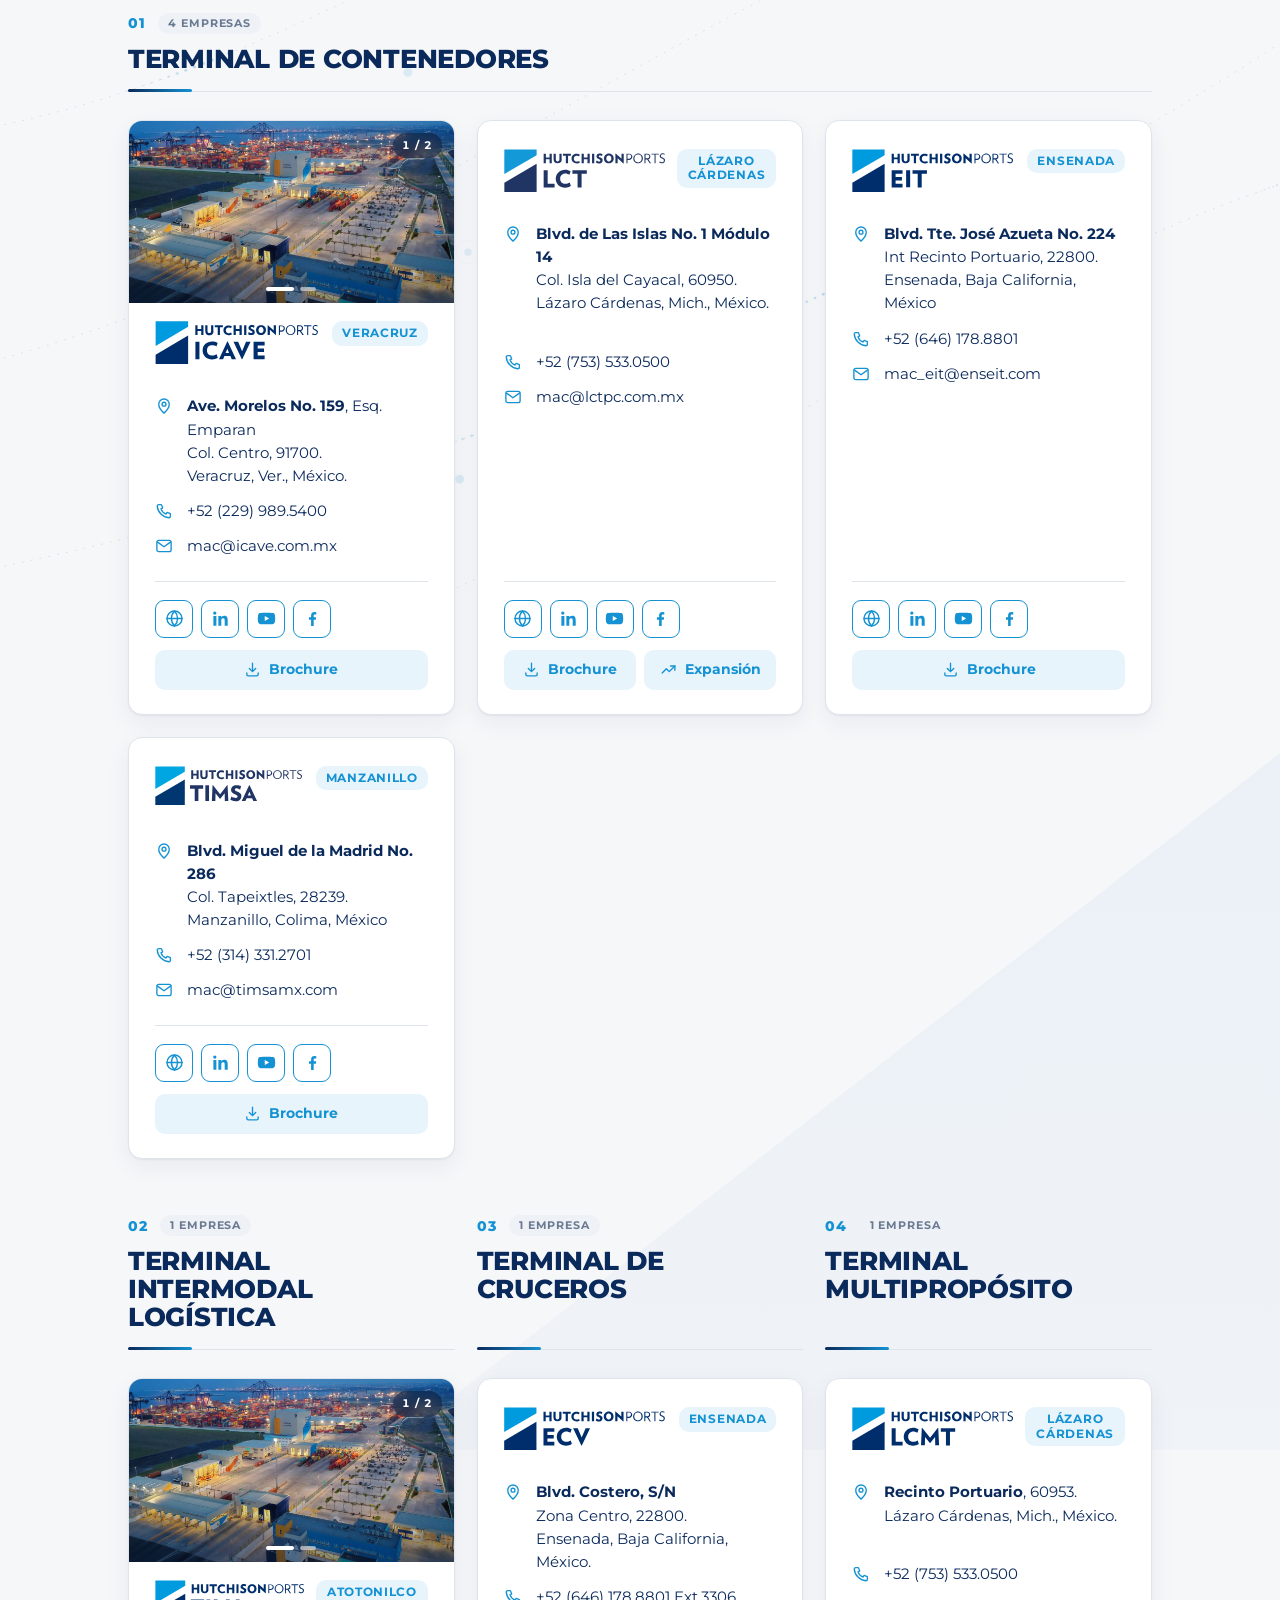
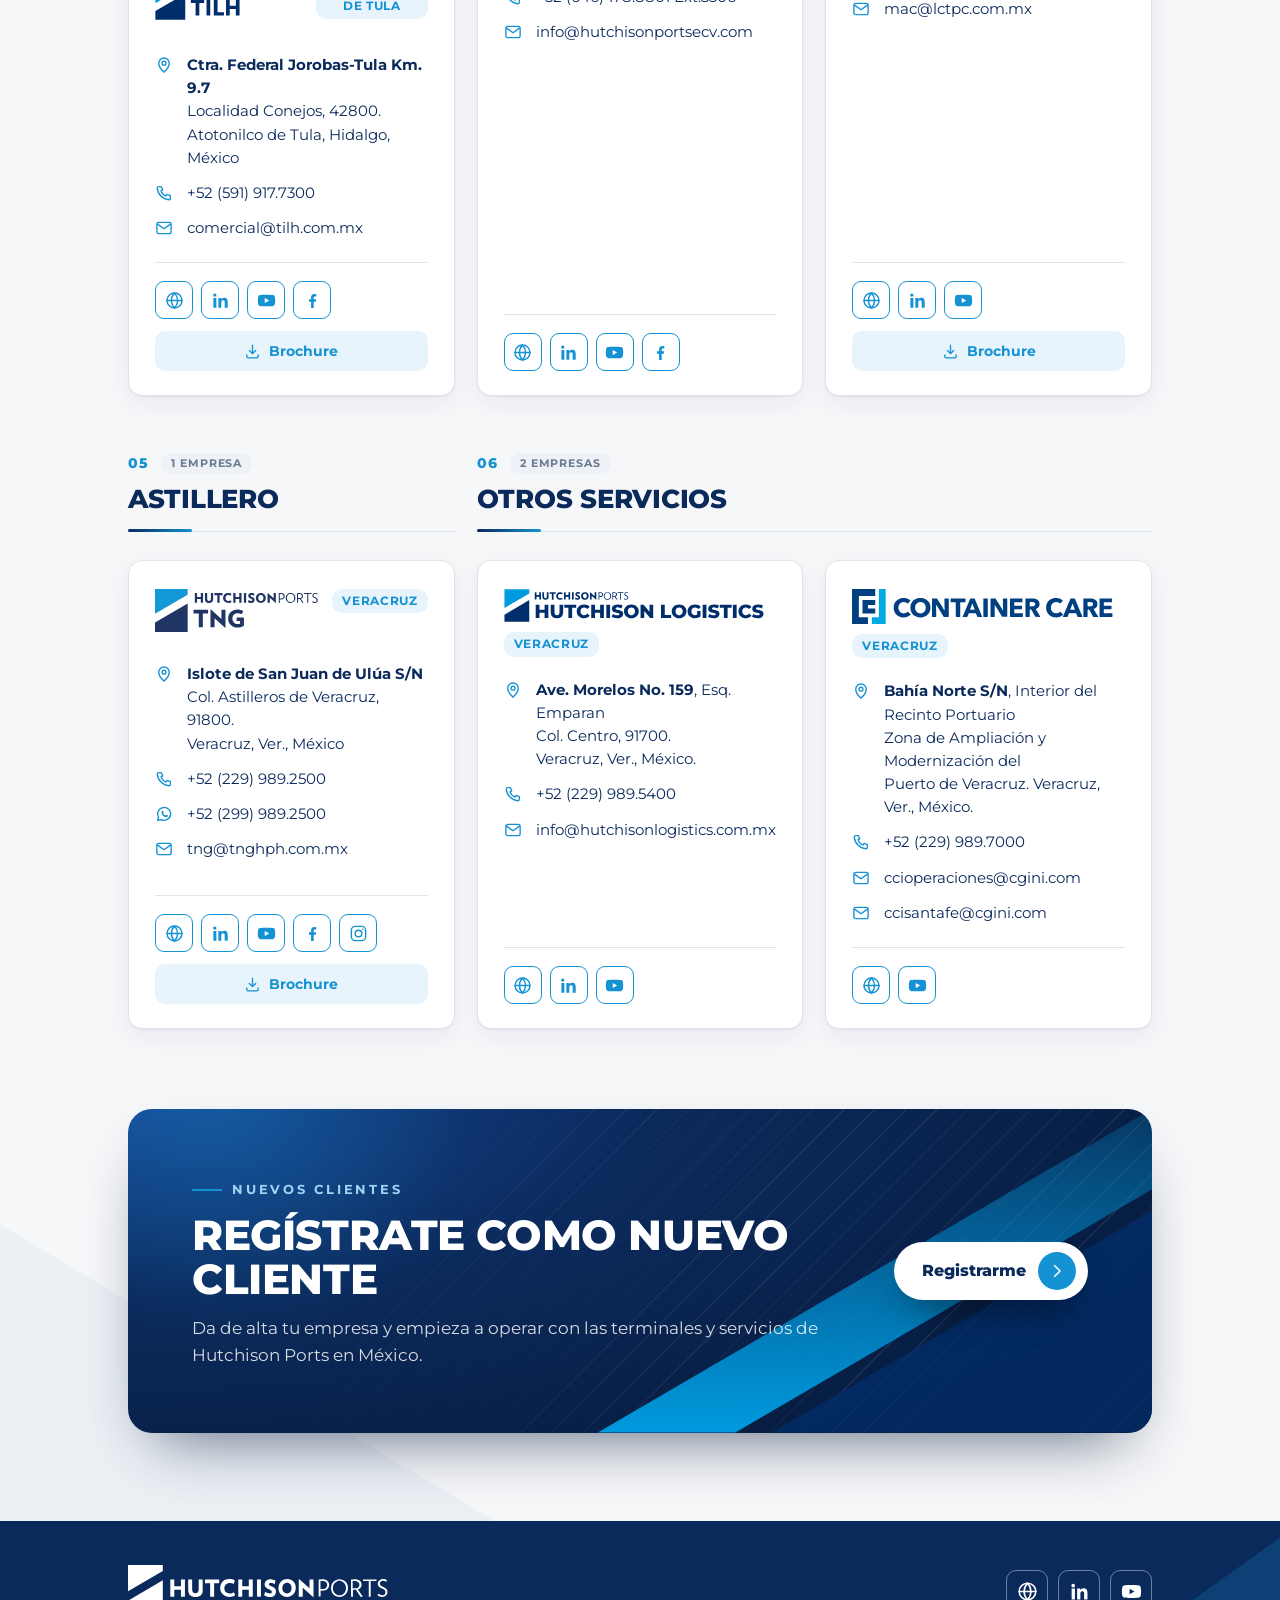
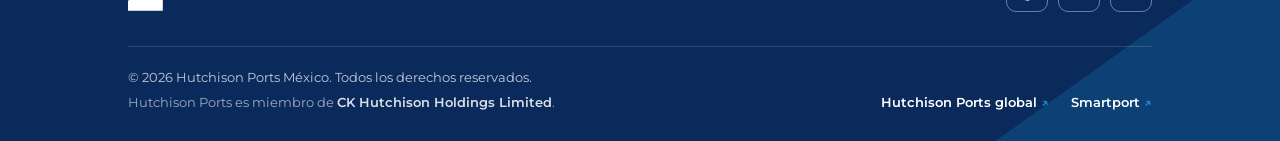
==== commit 2b35c26d: "Google Analytics: activar etiqueta GA4 provisional (G-HYLGEQNFGL) El ID queda en una sola línea (var" ====
--- a/index.html
+++ b/index.html
@@ -59,15 +59,23 @@
   </script>
 
   <!-- ═══════════════ MEDICIÓN DE VISITAS (Google Analytics 4) ═══════════════
-       Reemplaza G-XXXXXXXXXX (aparece 2 veces) por tu ID de medición y quita
-       las marcas de comentario de las dos líneas <script>…</script> de abajo.
-       O borra este bloque y pega aquí el código completo que te da Google Analytics.
+       ID PROVISIONAL: cuando cambie el dominio final, reemplaza G-HYLGEQNFGL
+       en la línea "var GA_ID" de abajo (es el único lugar donde aparece).
        Con Analytics activo, el sitio registra además qué Brochure/Expansión se abren
        (evento "abrir_documento") y qué ciudades se eligen en el mapa ("elegir_ciudad"). -->
-  <!--
-  <script async src="https://www.googletagmanager.com/gtag/js?id=G-XXXXXXXXXX"></script>
-  <script>window.dataLayer = window.dataLayer || []; function gtag(){dataLayer.push(arguments);} gtag('js', new Date()); gtag('config', 'G-XXXXXXXXXX');</script>
-  -->
+  <script>
+    var GA_ID = 'G-HYLGEQNFGL';
+    (function () {
+      var s = document.createElement('script');
+      s.async = true;
+      s.src = 'https://www.googletagmanager.com/gtag/js?id=' + GA_ID;
+      document.head.appendChild(s);
+    })();
+    window.dataLayer = window.dataLayer || [];
+    function gtag(){dataLayer.push(arguments);}
+    gtag('js', new Date());
+    gtag('config', GA_ID);
+  </script>
   <!-- ═══════════════ FIN MEDICIÓN DE VISITAS ═══════════════ -->
 </head>
 <body class="cargando">
--- a/css/estilos.css
+++ b/css/estilos.css
@@ -44,10 +44,9 @@
 .simbolo-claro { fill: var(--acento); }
 .simbolo-oscuro { fill: var(--azul-texto); }
 .logotipo { display: inline-flex; align-items: center; gap: .22em; font-size: 42px; color: var(--azul-texto); }
-.logotipo-texto { font-size: .5em; font-weight: 500; letter-spacing: -.005em; line-height: 1; }
-.logotipo-texto b { font-weight: 800; }
+.logotipo-svg { height: 1em; width: 5.647em; flex: none; display: block; } /* 190.3 × 33.7, el oficial */
 .logotipo-claro, .logotipo-claro .simbolo-oscuro { color: #fff; }
-.logotipo-claro .simbolo-oscuro { fill: #fff; }
+.logotipo-claro .simbolo-oscuro, .logotipo-claro .simbolo-claro { fill: #fff; }
 
 /* ---------- Modo nocturno ----------
    js/sitio.js pone data-tema="oscuro" en <html> (botón de la luna en la cabecera).
@@ -70,7 +69,7 @@
 html[data-tema="oscuro"] .chip.activo,
 html[data-tema="oscuro"] .presencia-limpiar:hover { background: var(--acento); border-color: var(--acento); }
 html[data-tema="oscuro"] .mapa-tierra { fill: #14233b; }
-html[data-tema="oscuro"] .mapa-nucleo { fill: color-mix(in srgb, var(--azul) 55%, #fff); stroke: var(--fondo); }
+html[data-tema="oscuro"] .mapa-disco { stroke: color-mix(in srgb, var(--acento) 70%, #fff); }
 html[data-tema="oscuro"] .directorio-fondo::before { background: linear-gradient(180deg, #0f1c31, #0c182b); }
 html[data-tema="oscuro"] .directorio-fondo::after { background: #0e1a2e; }
 html[data-tema="oscuro"] .tslider-btn:not(:hover) { background: rgba(16, 29, 51, .92); }
@@ -79,11 +78,20 @@
 /* Botón luna / sol (junto al menú) */
 .cabecera-acciones { display: flex; align-items: center; gap: 8px; }
 .tema-boton { width: 42px; height: 42px; flex: none; display: grid; place-items: center; padding: 0; border: 0; border-radius: 50%; cursor: pointer; color: #fff; background: rgba(255, 255, 255, .14); transition: background .35s, color .35s, transform .35s var(--curva); }
-.tema-boton svg { width: 20px; height: 20px; display: block; }
+.tema-boton { touch-action: manipulation; -webkit-tap-highlight-color: transparent; }
+/* El toque siempre cae en el botón, no en el dibujo de adentro: en iPhone, tocar el SVG que
+   se oculta al cambiar de tema puede hacer que el primer toque no cuente. */
+.tema-boton svg { width: 20px; height: 20px; display: block; pointer-events: none; }
 .cabecera.solida .tema-boton { color: var(--azul-texto); background: color-mix(in srgb, var(--azul-texto) 8%, transparent); }
 @media (hover: hover) { .tema-boton:hover, .cabecera.solida .tema-boton:hover { background: var(--acento); color: #fff; transform: rotate(-15deg); } }
 .tema-boton .tema-sol, html[data-tema="oscuro"] .tema-boton .tema-luna { display: none; }
 html[data-tema="oscuro"] .tema-boton .tema-sol { display: block; }
+
+/* Botón de idioma (ES / EN), con la misma forma que el de la luna */
+.idioma-boton { height: 42px; min-width: 42px; flex: none; display: grid; place-items: center; padding: 0 10px; border: 0; border-radius: 999px; cursor: pointer; color: #fff; background: rgba(255, 255, 255, .14); font: 800 13px/1 var(--fuente); letter-spacing: .08em; touch-action: manipulation; -webkit-tap-highlight-color: transparent; transition: background .35s, color .35s; }
+.idioma-boton span { pointer-events: none; }
+.cabecera.solida .idioma-boton { color: var(--azul-texto); background: color-mix(in srgb, var(--azul-texto) 8%, transparent); }
+@media (hover: hover) { .idioma-boton:hover, .cabecera.solida .idioma-boton:hover { background: var(--acento); color: #fff; } }
 
 /* ---------- Carga inicial ---------- */
 .pantalla-carga { min-height: 100vh; display: grid; place-items: center; background: var(--azul); }
@@ -100,6 +108,9 @@
 .cabecera.solida { background: rgba(255, 255, 255, .86); backdrop-filter: saturate(1.6) blur(14px); -webkit-backdrop-filter: saturate(1.6) blur(14px); box-shadow: 0 1px 0 var(--linea); }
 .cabecera.solida .logotipo { color: var(--azul-texto); }
 .cabecera.solida .simbolo-oscuro { fill: var(--azul-texto); }
+/* Sin scroll (sobre la foto) el logo va todo en blanco, también el triángulo de color */
+.cabecera .simbolo-claro { transition: fill .35s; }
+.cabecera:not(.solida) .simbolo-claro { fill: #fff; }
 
 .nav { display: flex; gap: 4px; }
 .nav a { position: relative; color: rgba(255, 255, 255, .88); text-decoration: none; font-size: 13.5px; font-weight: 600; padding: 10px 12px; border-radius: 8px; transition: color .25s; white-space: nowrap; }
@@ -125,11 +136,16 @@
 .portada-velo { position: absolute; inset: 0; z-index: -2; background:
   linear-gradient(90deg, rgba(6, 26, 59, .94) 0%, rgba(6, 26, 59, .78) 38%, rgba(6, 26, 59, .25) 75%, rgba(6, 26, 59, .1) 100%),
   linear-gradient(0deg, rgba(6, 26, 59, .55), transparent 40%); }
-.portada-diagonal { position: absolute; right: -6vw; bottom: -1px; width: 58vw; height: 34vh; z-index: -1; pointer-events: none; }
-.portada-diagonal::before, .portada-diagonal::after { content: ''; position: absolute; inset: 0; }
-.portada-diagonal::before { background: var(--acento); opacity: .9; clip-path: polygon(100% 0, 100% 38%, 18% 100%, 0 100%); transform: translateX(8%); animation: deslizar 1.4s .5s var(--curva) both; }
-.portada-diagonal::after { background: var(--fondo); clip-path: polygon(100% 52%, 100% 100%, 36% 100%); animation: deslizar 1.4s .7s var(--curva) both; }
-@keyframes deslizar { from { transform: translate(30%, 30%); opacity: 0; } }
+.portada-diagonal { position: absolute; left: 0; right: 0; bottom: -1px; height: 34vh; z-index: -1; pointer-events: none; }
+/* El corte de la marca: SVG que se escala parejo (las franjas no se adelgazan) pegado abajo a la derecha */
+.corte { position: absolute; inset: 0; width: 100%; height: 100%; display: block; }
+/* los colores del símbolo del logo (la celeste lleva su degradado en el SVG) */
+.corte-blanco { fill: #fff; }
+.corte-oscuro { fill: #002E6D; }
+.portada-diagonal polygon { animation: deslizar 1.4s .5s var(--curva) both; }
+.portada-diagonal .corte-blanco { display: none; } /* en la portada, la franja blanca queda como espacio entre las dos */
+.portada-diagonal .corte-oscuro { animation-delay: .7s; fill-opacity: .7; } /* deja ver la foto */
+@keyframes deslizar { from { transform: translate(60px, 35px); opacity: 0; } }
 
 .portada-in { padding: calc(var(--cab-alto) + 40px) 0 120px; }
 .antetitulo { display: inline-flex; align-items: center; gap: 10px; margin: 0 0 22px; font-size: 13px; font-weight: 700; letter-spacing: .22em; text-transform: uppercase; color: #9fd6f5; animation: subir .8s .1s var(--curva) both; }
@@ -147,7 +163,7 @@
 .redes-portada .enlaces-docs { gap: 10px; }
 .redes-portada .red-brochure { margin-left: 0; }
 @keyframes subir { from { opacity: 0; transform: translateY(24px); } }
-.sin-entrada .antetitulo, .sin-entrada .palabra > span, .sin-entrada .portada-texto, .sin-entrada .redes-portada, .sin-entrada .portada-diagonal::before, .sin-entrada .portada-diagonal::after { animation: none; }
+.sin-entrada .antetitulo, .sin-entrada .palabra > span, .sin-entrada .portada-texto, .sin-entrada .redes-portada, .sin-entrada .portada-diagonal polygon { animation: none; }
 
 .portada-puntos { position: absolute; left: 50%; bottom: 36px; transform: translateX(-50%); display: flex; gap: 10px; }
 .portada-puntos button { width: 34px; height: 4px; padding: 0; border: 0; border-radius: 4px; background: rgba(255, 255, 255, .35); cursor: pointer; overflow: hidden; position: relative; }
@@ -182,26 +198,30 @@
 .presencia { position: relative; z-index: 2; margin-top: -1px; background: var(--fondo); padding: 40px 0 12px; }
 .presencia-in { display: grid; gap: 32px clamp(32px, 5vw, 72px); align-items: center; }
 .presencia.con-mapa .presencia-in { grid-template-columns: minmax(300px, 1fr) minmax(0, 1.35fr); }
+/* Con video: título, cifras y mapa a la izquierda; el video a la derecha */
+.presencia.con-video .presencia-in { grid-template-columns: minmax(0, 1fr) minmax(0, 1.15fr); }
+.presencia.con-video .presencia-mapa { margin-top: 18px; }
+
+/* Video de YouTube: portada con botón de play; el reproductor se carga al tocarlo */
+.presencia-video { position: relative; }
+.video-marco { position: relative; aspect-ratio: 16 / 9; overflow: hidden; border-radius: var(--radio); background: var(--azul-profundo); box-shadow: var(--sombra-alta); isolation: isolate; }
+.video-marco iframe { position: absolute; inset: 0; width: 100%; height: 100%; border: 0; }
+.video-portada { position: absolute; inset: 0; width: 100%; height: 100%; object-fit: cover; transition: transform 1.2s var(--curva); }
+.video-velo { position: absolute; inset: 0; background: linear-gradient(0deg, rgba(6, 26, 59, .7), rgba(6, 26, 59, .05) 55%), linear-gradient(135deg, rgba(6, 26, 59, .25), transparent 50%); pointer-events: none; }
+.video-play { position: absolute; inset: 0; z-index: 2; width: 100%; height: 100%; padding: 0; border: 0; background: none; cursor: pointer; display: grid; place-items: center; color: #fff; border-radius: inherit; }
+.video-play-icono { width: 76px; height: 76px; display: grid; place-items: center; border-radius: 50%; background: var(--acento); box-shadow: 0 0 0 0 color-mix(in srgb, var(--acento) 55%, transparent), 0 16px 32px -10px rgba(0, 0, 0, .5); transition: transform .4s var(--curva), background .25s; animation: latido-play 2.4s ease-out infinite; }
+.video-play-icono svg { width: 32px; height: 32px; margin-left: 4px; }
+@keyframes latido-play { 0% { box-shadow: 0 0 0 0 color-mix(in srgb, var(--acento) 55%, transparent), 0 16px 32px -10px rgba(0, 0, 0, .5); } 100% { box-shadow: 0 0 0 22px transparent, 0 16px 32px -10px rgba(0, 0, 0, .5); } }
+.video-play:hover .video-play-icono, .video-play:focus-visible .video-play-icono { transform: scale(1.08); background: #fff; color: var(--azul); }
+.video-marco:hover .video-portada { transform: scale(1.04); }
+.video-play:focus-visible { outline-offset: -6px; }
+.video-titulo { position: absolute; left: 20px; right: 20px; bottom: 16px; z-index: 1; color: #fff; font-weight: 700; font-size: 15px; line-height: 1.3; text-shadow: 0 1px 8px rgba(0, 0, 0, .4); pointer-events: none; }
+/* Diagonal de la marca asomando por la esquina del video */
+.video-esquina { position: absolute; right: -14px; bottom: -14px; width: 46%; height: 46%; z-index: -1; pointer-events: none; background: var(--acento); opacity: .9; clip-path: polygon(100% 0, 100% 100%, 0 100%); border-radius: 0 0 calc(var(--radio) + 6px) 0; }
 .presencia-titulo { font-size: clamp(1.45rem, 2.5vw, 1.95rem); font-weight: 800; text-transform: uppercase; letter-spacing: -.01em; margin-bottom: 6px; }
 .presencia-sub { margin: 0 0 18px; color: var(--suave); max-width: 46ch; font-size: 15px; line-height: 1.5; }
 .presencia .cifra-num { font-size: clamp(2rem, 3.4vw, 2.6rem); }
 .presencia .cifra-etiqueta { margin-top: 6px; font-size: 11px; }
-.presencia-ciudades { list-style: none; margin: 20px 0 0; padding: 0; border-top: 1px solid var(--linea); }
-.presencia-ciudades li { border-bottom: 1px solid var(--linea); }
-/* Una ciudad por renglón: nombre · empresas (se recortan con …) · número */
-.presencia-ciudades button { width: 100%; display: grid; grid-template-columns: auto minmax(0, 1fr) auto; align-items: center; gap: 12px; padding: 9px 6px 9px 0; border: 0; background: none; text-align: left; cursor: pointer; color: var(--azul-texto); transition: padding .3s var(--curva), background .3s; border-radius: 0; }
-.presencia-ciudad { font-weight: 700; font-size: 15px; white-space: nowrap; }
-.presencia-ciudades .presencia-empresas { order: 2; }
-.presencia-ciudades .presencia-n { order: 3; justify-self: end; }
-.presencia-n { min-width: 26px; height: 26px; display: grid; place-items: center; border-radius: 999px; font-size: 13px; font-weight: 800; color: var(--acento); background: color-mix(in srgb, var(--acento) 10%, transparent); transition: background .3s, color .3s; }
-.presencia-empresas { font-size: 12.5px; color: var(--suave); white-space: nowrap; overflow: hidden; text-overflow: ellipsis; }
-.presencia-ciudades button:hover, .presencia-ciudades button.resaltado { padding-left: 10px; background: linear-gradient(90deg, color-mix(in srgb, var(--acento) 8%, transparent), transparent); }
-.presencia-ciudades button.resaltado .presencia-n, .presencia-ciudades button.activo .presencia-n { background: var(--acento); color: #fff; }
-.presencia-ciudades button.activo { padding-left: 10px; box-shadow: inset 3px 0 0 var(--acento); }
-/* En la ciudad elegida, el número se vuelve una ✕ para quitar el filtro */
-.presencia-ciudades button.activo .presencia-n { font-size: 0; }
-.presencia-ciudades button.activo .presencia-n::after { content: '✕'; font-size: 12px; }
-
 /* Con una ciudad elegida: las demás se atenúan y aparece "Ver todas" */
 .presencia-limpiar { position: absolute; top: 0; right: 0; display: inline-flex; align-items: center; gap: 6px; border: 1px solid var(--linea); background: var(--blanco); color: var(--azul-texto); font: 600 13px var(--fuente); padding: 8px 14px; border-radius: 999px; cursor: pointer; box-shadow: var(--sombra); opacity: 0; transform: translateY(-6px); pointer-events: none; transition: opacity .3s, transform .3s var(--curva), background .2s, color .2s; }
 .presencia-limpiar:hover { background: var(--azul); color: #fff; border-color: var(--azul); }
@@ -209,7 +229,6 @@
 .presencia.filtrando .mapa-svg { cursor: pointer; }
 .presencia.filtrando .mapa-punto:not(.activo):not(.resaltado),
 .presencia.filtrando .mapa-rotulo:not(.activo):not(.resaltado) { opacity: .35; }
-.presencia.filtrando .presencia-ciudades button:not(.activo):not(:hover) { opacity: .6; }
 .mapa-punto, .mapa-rotulo { transition: opacity .3s; }
 .mapa-rotulo { cursor: pointer; }
 
@@ -231,22 +250,26 @@
 @keyframes corredor { to { stroke-dashoffset: -16; } }
 
 .mapa-punto { cursor: pointer; outline: none; }
-.mapa-punto-in > circle { transition: transform .35s var(--curva), fill .25s, opacity .25s; }
+.mapa-punto-in > circle, .mapa-nucleo { transition: transform .35s var(--curva), opacity .25s; }
+.mapa-disco { transition: stroke .25s, stroke-width .25s; }
 .mapa-etiqueta { transition: fill .25s; } /* solo el color: sin transiciones de opacidad ni movimiento en el texto */
-.mapa-nucleo { fill: var(--azul); stroke: #fff; stroke-width: 2.5; transform: scale(0); }
+/* Cada ciudad es un disco blanco con el símbolo de Hutchison a color: blanco también en modo nocturno
+   para que el azul oscuro del símbolo se vea. */
+.mapa-nucleo { transform: scale(0); }
+.mapa-disco { fill: #fff; stroke: var(--azul); stroke-width: 1.6; }
+.mapa-logo { pointer-events: none; }
 .mapa-pulso { fill: var(--acento); opacity: 0; transform-box: fill-box; transform-origin: center; }
-.mapa-cuenta { fill: #fff; font-size: 10.5px; font-weight: 800; pointer-events: none; opacity: 0; }
 .mapa-etiqueta { fill: var(--azul-texto); font-size: 12.5px; font-weight: 700; paint-order: stroke; stroke: var(--fondo); stroke-width: 4px; stroke-linejoin: round; opacity: 0; }
 .presencia-mapa.visible .mapa-nucleo { transform: scale(1); transition-delay: calc(.9s + var(--i) * .12s); transition-duration: .55s; }
-/* Números y nombres: el estado final es fijo (opacity 1); la animación solo cubre la entrada.
+/* Nombres: el estado final es fijo (opacity 1); la animación solo cubre la entrada.
    Sin transiciones sobre el texto, Safari no los pierde al repintar. */
-.presencia-mapa.visible .mapa-cuenta, .presencia-mapa.visible .mapa-etiqueta { opacity: 1; animation: aparecer-rotulo .45s calc(1.1s + var(--i) * .12s) ease-out backwards; }
+.presencia-mapa.visible .mapa-etiqueta { opacity: 1; animation: aparecer-rotulo .45s calc(1.1s + var(--i) * .12s) ease-out backwards; }
 @keyframes aparecer-rotulo { from { opacity: 0; } }
 .presencia-mapa.visible .mapa-pulso { animation: pulso-mapa 2.6s calc(1.4s + var(--i) * .3s) ease-out infinite; }
 @keyframes pulso-mapa { 0% { opacity: .45; transform: scale(1); } 100% { opacity: 0; transform: scale(2.8); } }
-.mapa-punto:hover .mapa-nucleo, .mapa-punto.resaltado .mapa-nucleo, .mapa-punto:focus-visible .mapa-nucleo { fill: var(--acento); transform: scale(1.18); }
-.mapa-punto.activo .mapa-nucleo { fill: var(--acento); }
-.mapa-punto:focus-visible .mapa-nucleo { stroke: var(--azul-texto); }
+.mapa-punto:hover .mapa-nucleo, .mapa-punto.resaltado .mapa-nucleo, .mapa-punto:focus-visible .mapa-nucleo { transform: scale(1.18); }
+.mapa-punto:hover .mapa-disco, .mapa-punto.resaltado .mapa-disco, .mapa-punto.activo .mapa-disco { stroke: var(--acento); stroke-width: 2.4; }
+.mapa-punto:focus-visible .mapa-disco { stroke: var(--azul-texto); stroke-width: 2.4; }
 .mapa-rotulo:hover .mapa-etiqueta, .mapa-rotulo.resaltado .mapa-etiqueta, .mapa-rotulo.activo .mapa-etiqueta { fill: var(--acento); }
 .mapa-nucleo { transform-box: fill-box; transform-origin: center; }
 
@@ -373,8 +396,6 @@
 /* El logo se reduce solo (js: ajustarLogos) para caber junto a la etiqueta de ciudad */
 .tarjeta-logo { flex: none; }
 .tarjeta-logo { display: flex; align-items: stretch; gap: .17em; font-size: 54px; color: var(--azul-texto); }
-.tarjeta-logo .simbolo { transition: transform .5s var(--curva); }
-.tarjeta:hover .tarjeta-logo .simbolo { transform: rotate(-8deg) scale(1.06); }
 /* Como el logo de cada terminal: "HUTCHISONPORTS" arriba (alineado al tope del símbolo)
    y el nombre grande abajo (alineado a la base). Las medidas van en em del alto del símbolo. */
 .tarjeta-logo-texto { display: flex; flex-direction: column; justify-content: space-between; height: 1em; padding: .085em 0 .075em; }
@@ -382,8 +403,15 @@
 .tarjeta-logo-marca b { font-weight: 800; }
 .tarjeta-logo-nombre { font-size: .55em; line-height: .74; font-weight: 800; letter-spacing: .005em; text-transform: uppercase; white-space: nowrap; }
 .tarjeta-logo-nombre.largo { font-size: .36em; line-height: .74; }
-.tarjeta-logo-img img { height: 40px; width: auto; max-width: none; object-fit: contain; }
+.tarjeta-logo-img { max-width: 100%; }
+.tarjeta-logo-img img, .tarjeta-logo-img .logo-svg { display: block; height: 46px; width: auto; max-width: 100%; object-fit: contain; }
+/* Logos oficiales en SVG: en modo nocturno el azul marino se aclara para que se lea */
+.logo-svg .logo-oscuro { transition: fill .35s; }
+html[data-tema="oscuro"] .logo-svg .logo-oscuro { fill: var(--azul-texto); }
 .tarjeta-ciudades { display: flex; flex-wrap: wrap; justify-content: flex-end; gap: 6px; max-width: 45%; margin-left: auto; }
+/* Logos anchos (nombres largos): la ciudad pasa abajo del logo en lugar de achicarlo */
+.tarjeta-cab.apilado { flex-direction: column; align-items: flex-start; gap: 10px; }
+.tarjeta-cab.apilado .tarjeta-ciudades { max-width: none; margin-left: 0; justify-content: flex-start; }
 .tarjeta-ciudad { flex: 0 1 auto; text-align: center; line-height: 1.25; font-size: 11.5px; font-weight: 700; letter-spacing: .06em; text-transform: uppercase; color: var(--acento); background: color-mix(in srgb, var(--acento) 10%, transparent); padding: 5px 10px; border-radius: 10px; }
 
 .tarjeta-datos { list-style: none; margin: 0; padding: 0; display: grid; gap: 12px; flex: 1; align-content: start; font-size: 14.5px; color: var(--azul-texto); }
@@ -450,6 +478,34 @@
 .tarjeta.revelar.visible:hover { transform: translateY(-6px); }
 .tarjeta.revelar.visible { transition: opacity .8s var(--curva), transform .45s var(--curva), box-shadow .45s var(--curva), border-color .3s; transition-delay: calc(var(--i, 0) * 70ms), 0s, 0s, 0s; }
 
+/* ---------- Invitación a registrarse (CTA), antes del pie ---------- */
+.cta { position: relative; z-index: 1; padding-top: 80px; }
+.directorio.con-cta { padding-bottom: 88px; }
+.cta-caja { position: relative; overflow: hidden; isolation: isolate; display: flex; align-items: center; justify-content: space-between; gap: 28px 48px; padding: clamp(36px, 5vw, 64px) clamp(26px, 5vw, 72px); border-radius: 24px; color: #fff;
+  background: radial-gradient(120% 140% at 0% 0%, #164a96 0%, var(--azul) 42%, var(--azul-profundo) 100%); box-shadow: 0 30px 60px -28px rgba(6, 26, 59, .65); }
+/* Trama de líneas finas (como en el menú del celular) y diagonales de la marca */
+.cta-fondo { position: absolute; inset: 0; z-index: -1; pointer-events: none; }
+.cta-fondo::before { content: ''; position: absolute; inset: 0; opacity: .08; background: repeating-linear-gradient(135deg, #fff 0 1px, transparent 1px 22px); -webkit-mask-image: linear-gradient(90deg, transparent 10%, #000 70%); mask-image: linear-gradient(90deg, transparent 10%, #000 70%); }
+.cta-diagonal { position: absolute; inset: 0; }
+.cta-diagonal .corte-blanco { display: none; }
+.cta-diagonal .corte-oscuro { fill-opacity: .7; }
+.cta-brillo { position: absolute; width: 520px; height: 520px; left: -160px; top: -260px; border-radius: 50%; background: radial-gradient(circle, color-mix(in srgb, var(--acento) 45%, transparent), transparent 65%); opacity: .55; animation: cta-brillo 10s ease-in-out infinite alternate; }
+@keyframes cta-brillo { to { transform: translate(120px, 60px); opacity: .8; } }
+.cta-textos { max-width: 640px; }
+.cta-antetitulo { display: inline-flex; align-items: center; gap: 10px; margin: 0 0 14px; font-size: 12.5px; font-weight: 700; letter-spacing: .22em; text-transform: uppercase; color: #9fd6f5; }
+.cta-antetitulo::before { content: ''; width: 30px; height: 2px; background: var(--acento); }
+.cta-titulo { color: #fff; font-size: clamp(1.7rem, 3.4vw, 2.6rem); font-weight: 800; text-transform: uppercase; letter-spacing: -.01em; line-height: 1.05; }
+.cta-texto { margin-top: 14px; font-size: clamp(1rem, 1.3vw, 1.1rem); color: rgba(255, 255, 255, .84); }
+.cta-texto p { margin: 0 0 .6em; }
+.cta-texto p:last-child { margin-bottom: 0; }
+.cta-texto a { color: #fff; }
+.cta-boton { position: relative; flex: none; display: inline-flex; align-items: center; gap: 12px; height: 58px; padding: 0 12px 0 28px; border-radius: 999px; background: #fff; color: var(--azul); font-size: 16px; font-weight: 800; text-decoration: none; box-shadow: 0 18px 36px -14px rgba(0, 0, 0, .55); transition: transform .3s var(--curva), background .25s, color .25s, box-shadow .3s; }
+.cta-boton-flecha { width: 38px; height: 38px; display: grid; place-items: center; border-radius: 50%; background: var(--acento); color: #fff; transition: transform .35s var(--curva), background .25s; }
+.cta-boton-flecha svg { width: 18px; height: 18px; }
+.cta-boton:not(.pendiente):hover { transform: translateY(-3px); background: var(--acento); color: #fff; box-shadow: 0 22px 40px -14px color-mix(in srgb, var(--acento) 70%, #000); }
+.cta-boton:not(.pendiente):hover .cta-boton-flecha { background: #fff; color: var(--acento); transform: translateX(4px); }
+html[data-tema="oscuro"] .cta-caja { box-shadow: 0 30px 60px -28px rgba(0, 0, 0, .8), inset 0 0 0 1px rgba(255, 255, 255, .06); }
+
 /* ---------- Pie ---------- */
 .pie { position: relative; background: var(--azul); color: rgba(255, 255, 255, .75); overflow: hidden; isolation: isolate; }
 .pie::before { content: ''; position: absolute; right: -80px; top: -40px; width: 420px; height: 300px; z-index: -1; background: var(--acento); opacity: .22; clip-path: polygon(100% 0, 100% 100%, 0 100%); }
@@ -504,7 +560,8 @@
   .menu-abierto { overflow: hidden; }
   .menu-abierto .cabecera { background: transparent; box-shadow: none; backdrop-filter: none; -webkit-backdrop-filter: none; }
   .menu-abierto .cabecera .logotipo { color: #fff; }
-  .menu-abierto .cabecera .simbolo-oscuro { fill: #fff; }
+  .menu-abierto .cabecera .simbolo-oscuro, .menu-abierto .cabecera .simbolo-claro { fill: #fff; }
+  .menu-abierto .cabecera .idioma-boton { color: #fff; background: rgba(255, 255, 255, .14); }
 
   /* Capa del menú: círculo que se expande desde la hamburguesa */
   .mnav { display: flex; position: fixed; inset: 0; z-index: 45; overflow-y: auto; color: #fff;
@@ -552,11 +609,22 @@
 }
 /* Presencia en México: hasta 901 px (tableta horizontal) se queda en dos columnas, como en escritorio */
 @media (max-width: 900px) {
-  .presencia.con-mapa .presencia-in { grid-template-columns: 1fr; }
+  .presencia.con-mapa .presencia-in, .presencia.con-video .presencia-in { grid-template-columns: 1fr; }
   .presencia-mapa { order: -1; max-width: 640px; width: 100%; margin: 0 auto; }
+  .presencia.con-video .presencia-mapa { order: 0; }
+  .presencia-video { max-width: 760px; width: 100%; margin: 0 auto 14px; }
 }
 @media (max-width: 700px) {
   .logotipo { font-size: 34px; }
+  /* Tres botones en la cabecera (idioma, luna, menú): más compactos para que el logo quepa en una línea */
+  .cabecera-in { gap: 12px; }
+  .cabecera-acciones { gap: 6px; }
+  .tema-boton, .idioma-boton { width: 40px; min-width: 40px; height: 40px; padding: 0; }
+  .burger { width: 44px; height: 44px; }
+  .burger span { left: 13px; right: 13px; }
+  .burger span:nth-child(1) { top: 16px; }
+  .burger span:nth-child(2) { top: 21px; }
+  .burger span:nth-child(3) { top: 26px; }
   .portada-in { padding-bottom: 150px; }
   /* Portada: botones de documentos en su propia fila, a todo el ancho */
   .redes-portada { flex-direction: column; flex-wrap: nowrap; align-items: stretch; gap: 14px; }
@@ -565,14 +633,11 @@
   .redes-portada .red-brochure { width: 100%; height: 48px; justify-content: center; font-size: 15px; }
   .portada-velo { background: linear-gradient(180deg, rgba(6, 26, 59, .55), rgba(6, 26, 59, .88) 55%, rgba(6, 26, 59, .95)); }
   .portada { align-items: flex-end; }
-  .portada-diagonal { width: 90vw; height: 18vh; }
-  .portada-puntos { left: auto; right: 16px; transform: none; bottom: 44px; }
+  .portada-diagonal { height: 18vh; }
+  .portada-puntos { left: 96px; right: auto; transform: none; bottom: 56px; } /* junto a la flecha, lejos del corte */
   .red { width: 40px; height: 40px; }
   .cifras-in { gap: 14px; justify-content: space-between; }
   .presencia { padding-top: 40px; }
-  /* En celular basta el mapa (sus puntos también filtran); la lista de ciudades se oculta.
-     Si el sitio no tiene mapa, la lista se sigue mostrando. */
-  .presencia.con-mapa .presencia-ciudades { display: none; }
   .mapa-punto-in { transform: scale(1.6); } /* puntos y nombres legibles en pantalla chica */
   .mapa-corredor { stroke-width: 2.4; }
   .cifra-etiqueta { font-size: 10.5px; letter-spacing: .1em; }
@@ -596,10 +661,18 @@
   [data-pie="banda"] .tarjeta { padding-bottom: 0; }
   [data-pie="banda"] .pie-docs { margin: 0 -20px; }
   .tarjeta-logo { font-size: 48px; }
+  .cta { padding-top: 56px; }
+  .directorio.con-cta { padding-bottom: 56px; }
+  .cta-caja { flex-direction: column; align-items: stretch; border-radius: 20px; }
+  .cta-boton { justify-content: space-between; }
+  .video-play-icono { width: 62px; height: 62px; }
+  .video-play-icono svg { width: 26px; height: 26px; }
   .pie-in { flex-direction: column; align-items: flex-start; }
   .pie-legal { flex-direction: column; align-items: flex-start; padding-bottom: 84px; } /* deja libre el botón "arriba" */
   .arriba { right: 14px; bottom: 14px; }
 }
+
+@media (max-width: 380px) { .logotipo { font-size: 30px; } }
 
 @media (prefers-reduced-motion: reduce) {
   *, *::before, *::after { animation-duration: .01ms !important; animation-iteration-count: 1 !important; transition-duration: .01ms !important; transition-delay: 0s !important; }
